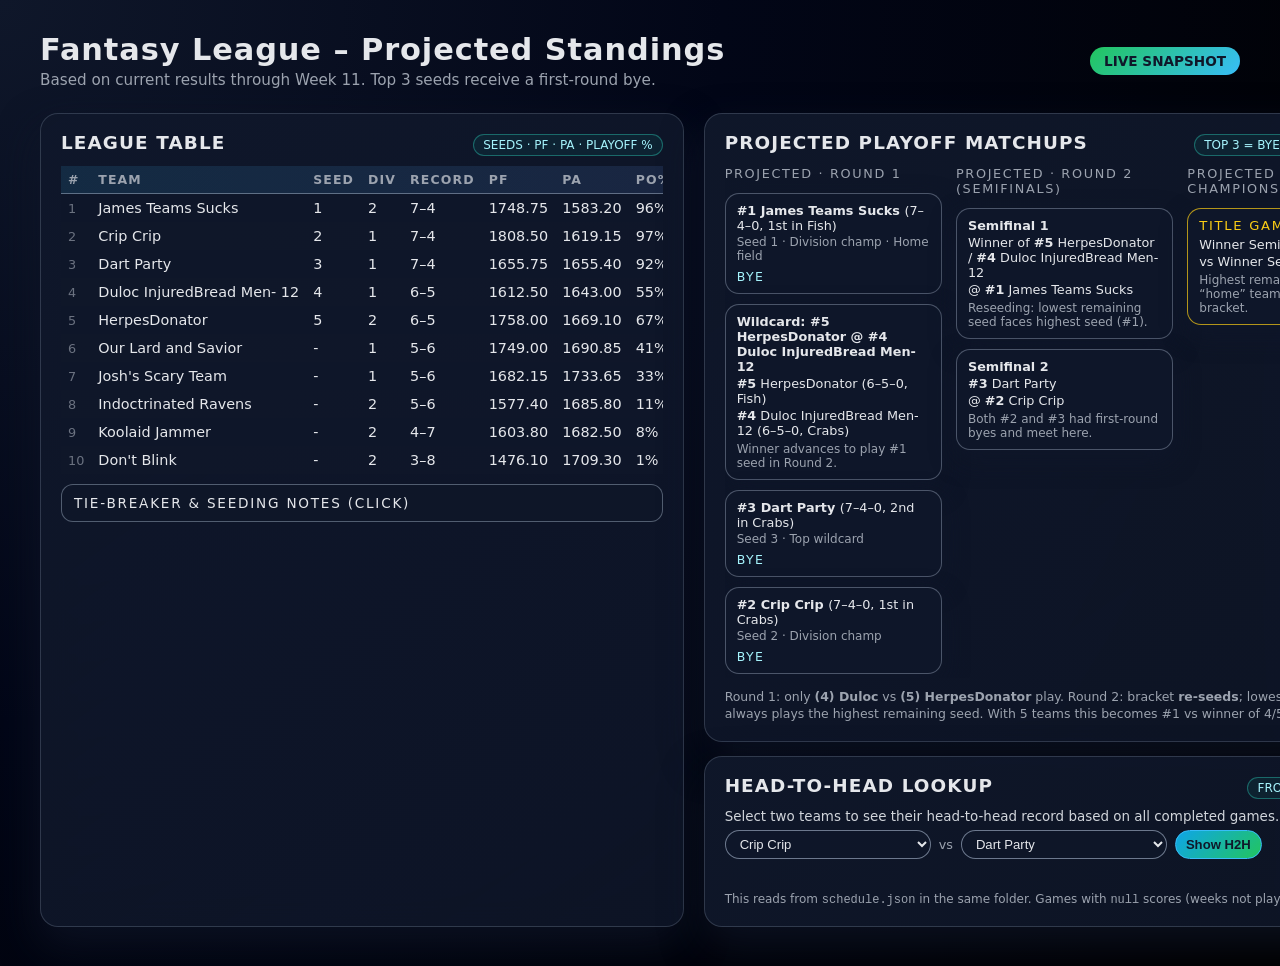
==== docs/index.html @ 0c2418c6 "Update index.html" ====
<!DOCTYPE html>
<html lang="en">
<head>
    <meta charset="UTF-8">
    <title>Fantasy League – Projected Standings & Playoffs</title>
    <meta name="viewport" content="width=device-width, initial-scale=1.0">
    <style>
        * { box-sizing: border-box; margin: 0; padding: 0; }

        body {
            font-family: system-ui, -apple-system, BlinkMacSystemFont, "Segoe UI", sans-serif;
            background: radial-gradient(circle at top left, #0f172a 0, #020617 45%, #000 100%);
            color: #e5e7eb;
            min-height: 100vh;
            display: flex;
            justify-content: center;
            padding: 32px 16px 40px;
        }

        .page { width: 100%; max-width: 1200px; }

        header {
            margin-bottom: 24px;
            display: flex;
            justify-content: space-between;
            gap: 16px;
            align-items: center;
        }

        header h1 { font-size: 1.9rem; letter-spacing: 0.03em; }

        header .subtitle { font-size: 0.95rem; color: #9ca3af; margin-top: 4px; }

        .badge {
            font-size: 0.85rem;
            padding: 6px 14px;
            border-radius: 999px;
            background: linear-gradient(135deg, #22c55e, #38bdf8);
            color: #0f172a;
            font-weight: 600;
            text-transform: uppercase;
            white-space: nowrap;
        }

        .grid {
            display: grid;
            grid-template-columns: minmax(0, 1.2fr) minmax(0, 1fr);
            gap: 20px;
        }

        .card {
            background: linear-gradient(145deg, rgba(15,23,42,0.98), rgba(15,23,42,0.85));
            border-radius: 18px;
            border: 1px solid rgba(148,163,184,0.25);
            box-shadow: 0 18px 40px rgba(15,23,42,0.7);
            padding: 18px 20px 18px;
            backdrop-filter: blur(14px);
        }

        .card-header {
            display: flex;
            justify-content: space-between;
            align-items: baseline;
            margin-bottom: 10px;
        }

        .card-header h2 { font-size: 1.15rem; letter-spacing: 0.06em; text-transform: uppercase; }

        .pill {
            font-size: 0.75rem;
            padding: 3px 9px;
            border-radius: 999px;
            background: rgba(15,118,110,0.15);
            border: 1px solid rgba(45,212,191,0.4);
            color: #a5f3fc;
            text-transform: uppercase;
        }

        .table-wrapper {
            width: 100%;
            overflow-x: auto;
            -webkit-overflow-scrolling: touch;
            margin-top: 4px;
        }

        table { width: 100%; border-collapse: collapse; font-size: 0.9rem; }

        thead { background: linear-gradient(to right, rgba(56,189,248,0.12), rgba(129,140,248,0.12)); }

        th, td { padding: 6px 7px; text-align: left; white-space: nowrap; }

        th {
            font-size: 0.78rem;
            text-transform: uppercase;
            letter-spacing: 0.09em;
            color: #9ca3af;
            border-bottom: 1px solid rgba(148,163,184,0.35);
        }

        tbody tr:nth-child(odd) { background: rgba(15,23,42,0.9); }
        tbody tr:nth-child(even) { background: rgba(15,23,42,0.75); }
        tbody tr td:first-child { color: #6b7280; font-size: 0.8rem; }

        .team-name { font-weight: 500; color: #e5e7eb; }

        .tag {
            font-size: 0.78rem;
            padding: 2px 7px;
            border-radius: 999px;
            border: 1px solid rgba(148,163,184,0.4);
        }

        .tag.div { border-color: rgba(56,189,248,0.6); color: #7dd3fc; }
        .tag.wild { border-color: rgba(52,211,153,0.7); color: #6ee7b7; }
        .tag.out { border-color: rgba(148,163,184,0.5); color: #9ca3af; }

        .side-stack { display: grid; grid-template-rows: auto auto; gap: 14px; }

        .tiebreak-list { font-size: 0.8rem; color: #d1d5db; margin-left: 14px; margin-top: 6px; line-height: 1.45; }
        .tiebreak-list li { margin-bottom: 4px; }

        details.tiebreaker-details {
            margin-top: 10px;
            padding: 10px 12px;
            border-radius: 12px;
            background: rgba(15,23,42,0.8);
            border: 1px solid rgba(148,163,184,0.5);
        }

        details.tiebreaker-details summary {
            cursor: pointer;
            list-style: none;
            font-size: 0.85rem;
            text-transform: uppercase;
            letter-spacing: 0.13em;
            color: #e5e7eb;
        }

        details.tiebreaker-details summary::marker { display: none; }
        details.tiebreaker-details summary::-webkit-details-marker { display: none; }

        .note { font-size: 0.78rem; color: #9ca3af; margin-top: 10px; line-height: 1.4; }

        .h2h-controls {
            display: flex;
            flex-wrap: wrap;
            gap: 8px;
            margin: 6px 0 8px;
        }

        select, button {
            border-radius: 999px;
            border: 1px solid rgba(148,163,184,0.7);
            background: rgba(15,23,42,0.9);
            color: #e5e7eb;
            font-size: 0.82rem;
            padding: 5px 10px;
        }

        button {
            cursor: pointer;
            border-color: #38bdf8;
            background: linear-gradient(135deg, #0ea5e9, #22c55e);
            color: #0f172a;
            font-weight: 600;
        }

        button:hover { filter: brightness(1.05); }

        #h2h-result { font-size: 0.82rem; color: #e5e7eb; min-height: 18px; margin-top: 4px; }

        #h2h-note { font-size: 0.75rem; color: #9ca3af; margin-top: 6px; line-height: 1.35; }

        /* BRACKET LAYOUT (ESPN-STYLE CARDS) */
        .bracket-scroll {
            overflow-x: auto;
            -webkit-overflow-scrolling: touch;
            padding-bottom: 4px;
        }

        .bracket-grid {
            display: grid;
            grid-template-columns: repeat(3, minmax(0, 1fr));
            gap: 14px;
            min-width: 680px;
        }

        .bracket-column {
            display: flex;
            flex-direction: column;
            gap: 10px;
        }

        .round-header {
            font-size: 0.8rem;
            text-transform: uppercase;
            letter-spacing: 0.13em;
            color: #9ca3af;
            margin-bottom: 2px;
        }

        .match-card {
            background: rgba(15,23,42,0.95);
            border-radius: 14px;
            border: 1px solid rgba(148,163,184,0.45);
            padding: 9px 11px;
            box-shadow: 0 10px 24px rgba(15,23,42,0.8);
        }

        .match-seed-line {
            font-size: 0.8rem;
            font-weight: 600;
            margin-bottom: 2px;
        }

        .match-meta {
            font-size: 0.75rem;
            color: #9ca3af;
        }

        .match-bye {
            font-size: 0.78rem;
            text-transform: uppercase;
            margin-top: 6px;
            color: #a5f3fc;
            letter-spacing: 0.12em;
        }

        .match-vs-team {
            font-size: 0.8rem;
            margin-top: 2px;
        }

        .match-vs-team span.seed {
            font-weight: 600;
        }

        .champ-card {
            border-color: rgba(250,204,21,0.7);
        }

        .champ-title {
            font-size: 0.82rem;
            text-transform: uppercase;
            letter-spacing: 0.13em;
            color: #facc15;
            margin-bottom: 4px;
        }

        @media (max-width: 900px) {
            .grid { grid-template-columns: 1fr; }
            header {
                flex-direction: column;
                align-items: flex-start;
                gap: 6px;
            }
        }

        @media (max-width: 600px) {
            body {
                padding: 20px 8px 24px;
            }

            header h1 {
                font-size: 1.4rem;
            }

            header .subtitle {
                font-size: 0.85rem;
            }

            .card {
                padding: 14px 12px 14px;
            }

            th, td {
                padding: 5px 5px;
                font-size: 0.8rem;
            }

            .h2h-controls {
                flex-direction: column;
                align-items: stretch;
            }

            .h2h-controls select,
            .h2h-controls button {
                width: 100%;
            }

            .badge {
                font-size: 0.75rem;
                padding: 5px 10px;
            }
        }
    </style>
</head>
<body>
<div class="page">
    <header>
        <div>
            <h1>Fantasy League – Projected Standings</h1>
            <div class="subtitle">
                Based on current results through Week 11. Top 3 seeds receive a first-round bye.
            </div>
        </div>
        <span class="badge">Live Snapshot</span>
    </header>

    <div class="grid">
        <!-- LEFT: STANDINGS -->
        <div class="card">
            <div class="card-header">
                <h2>League Table</h2>
                <span class="pill">Seeds · PF · PA · Playoff %</span>
            </div>

            <div class="table-wrapper">
                <table>
                    <thead>
                    <tr>
                        <th>#</th>
                        <th>Team</th>
                        <th>Seed</th>
                        <th>Div</th>
                        <th>Record</th>
                        <th>PF</th>
                        <th>PA</th>
                        <th>PO%</th>
                        <th>Status</th>
                    </tr>
                    </thead>
                    <tbody id="standings-body"></tbody>
                </table>
            </div>

            <!-- COLLAPSIBLE TIE-BREAKER SUMMARY -->
            <details class="tiebreaker-details">
                <summary> Tie-breaker & Seeding Notes (click) </summary>
                <ul class="tiebreak-list">
                    <li><strong>Division winners</strong> auto-lock top 2 seeds:
                        <em>James Teams Sucks</em> (Fish division) and <em>Crip Crip</em> (Crabs division),
                        both at 7–4. James holds the #1 seed via tiebreak (head-to-head + current ESPN ordering).
                    </li>
                    <li><strong>Dart Party</strong> (7–4) is the best non-division-winner and takes
                        the #3 seed. Under your rule, seeds <strong>#1–#3 all get a first-round bye</strong>.
                    </li>
                    <li><strong>Duloc InjuredBread Men- 12</strong> and <strong>HerpesDonator</strong> (both 6–5)
                        fill seeds #4 and #5. Duloc is ahead of Herpes because the ESPN standings already have Duloc higher
                        inside that tied record group (your league’s head-to-head/secondary tiebreakers).
                    </li>
                    <li><strong>Our Lard and Savior</strong>, <strong>Josh's Scary Team</strong>, and
                        <strong>Indoctrinated Ravens</strong> are all 5–6. They’re still mathematically alive,
                        but currently outside the 5-team playoff cut and chasing the 6–5/7–4 group.</li>
                    <li><strong>Koolaid Jammer</strong> (4–7) and <strong>Don't Blink</strong> (3–8) need
                        near-perfect finishes plus help. Their playoff odds are very low but not literally zero yet.</li>
                </ul>
                <p class="note">
                    Playoff % values are a rough projection based on current record, remaining schedule, and the ESPN
                    probabilities you see on the site: strong locks in the 90s, bubble teams in the 30–60 range, and
                    longshots under 10%.
                </p>
            </details>
        </div>

        <!-- RIGHT: BRACKET + H2H -->
        <div class="side-stack">
            <!-- BRACKET CARD -->
            <div class="card">
                <div class="card-header">
                    <h2>Projected Playoff Matchups</h2>
                    <span class="pill">Top 3 = Bye · 5-Team Bracket</span>
                </div>

                <div class="bracket-scroll">
                    <div class="bracket-grid">
                        <!-- ROUND 1 -->
                        <div class="bracket-column">
                            <div class="round-header">Projected · Round 1</div>

                            <!-- #1 BYE -->
                            <div class="match-card">
                                <div class="match-seed-line">
                                    #1 James Teams Sucks <span style="font-weight:400;">(7–4–0, 1st in Fish)</span>
                                </div>
                                <div class="match-meta">Seed 1 · Division champ · Home field</div>
                                <div class="match-bye">BYE</div>
                            </div>

                            <!-- 5 vs 4 -->
                            <div class="match-card">
                                <div class="match-seed-line">
                                    Wildcard: #5 HerpesDonator @ #4 Duloc InjuredBread Men- 12
                                </div>
                                <div class="match-vs-team">
                                    <span class="seed">#5</span> HerpesDonator (6–5–0, Fish)
                                </div>
                                <div class="match-vs-team">
                                    <span class="seed">#4</span> Duloc InjuredBread Men- 12 (6–5–0, Crabs)
                                </div>
                                <div class="match-meta" style="margin-top:4px;">
                                    Winner advances to play #1 seed in Round 2.
                                </div>
                            </div>

                            <!-- #3 BYE -->
                            <div class="match-card">
                                <div class="match-seed-line">
                                    #3 Dart Party <span style="font-weight:400;">(7–4–0, 2nd in Crabs)</span>
                                </div>
                                <div class="match-meta">Seed 3 · Top wildcard</div>
                                <div class="match-bye">BYE</div>
                            </div>

                            <!-- #2 BYE -->
                            <div class="match-card">
                                <div class="match-seed-line">
                                    #2 Crip Crip <span style="font-weight:400;">(7–4–0, 1st in Crabs)</span>
                                </div>
                                <div class="match-meta">Seed 2 · Division champ</div>
                                <div class="match-bye">BYE</div>
                            </div>
                        </div>

                        <!-- ROUND 2 (SEMIS) -->
                        <div class="bracket-column">
                            <div class="round-header">Projected · Round 2 (Semifinals)</div>

                            <!-- Semi 1 -->
                            <div class="match-card">
                                <div class="match-seed-line">Semifinal 1</div>
                                <div class="match-vs-team">
                                    Winner of <span class="seed">#5</span> HerpesDonator /
                                    <span class="seed">#4</span> Duloc InjuredBread Men- 12
                                </div>
                                <div class="match-vs-team">
                                    @ <span class="seed">#1</span> James Teams Sucks
                                </div>
                                <div class="match-meta" style="margin-top:4px;">
                                    Reseeding: lowest remaining seed faces highest seed (#1).
                                </div>
                            </div>

                            <!-- Semi 2 -->
                            <div class="match-card">
                                <div class="match-seed-line">Semifinal 2</div>
                                <div class="match-vs-team">
                                    <span class="seed">#3</span> Dart Party
                                </div>
                                <div class="match-vs-team">
                                    @ <span class="seed">#2</span> Crip Crip
                                </div>
                                <div class="match-meta" style="margin-top:4px;">
                                    Both #2 and #3 had first-round byes and meet here.
                                </div>
                            </div>
                        </div>

                        <!-- CHAMPIONSHIP -->
                        <div class="bracket-column">
                            <div class="round-header">Projected · Championship</div>
                            <div class="match-card champ-card">
                                <div class="champ-title">Title Game</div>
                                <div class="match-vs-team">
                                    Winner Semifinal 1
                                </div>
                                <div class="match-vs-team">
                                    vs Winner Semifinal 2
                                </div>
                                <div class="match-meta" style="margin-top:4px;">
                                    Highest remaining seed is the “home” team in your ESPN bracket.
                                </div>
                            </div>
                        </div>
                    </div>
                </div>

                <p class="note">
                    Round 1: only <strong>(4) Duloc</strong> vs <strong>(5) HerpesDonator</strong> play.  
                    Round 2: bracket <strong>re-seeds</strong>; lowest remaining seed always plays the highest
                    remaining seed. With 5 teams this becomes #1 vs winner of 4/5, and #2 vs #3.
                </p>
            </div>

            <!-- H2H CARD -->
            <div class="card">
                <div class="card-header">
                    <h2>Head-to-Head Lookup</h2>
                    <span class="pill">From schedule.json</span>
                </div>
                <p style="font-size:0.84rem;color:#d1d5db;margin-bottom:4px;">
                    Select two teams to see their head-to-head record based on all completed games.
                </p>
                <div class="h2h-controls">
                    <select id="teamA"></select>
                    <span style="align-self:center;font-size:0.8rem;color:#9ca3af;">vs</span>
                    <select id="teamB"></select>
                    <button type="button" onclick="showHeadToHead()">Show H2H</button>
                </div>
                <div id="h2h-result"></div>
                <div id="h2h-note">
                    This reads from <code>schedule.json</code> in the same folder. Games with <code>null</code>
                    scores (weeks not played yet) are ignored.
                </div>
            </div>
        </div>
    </div>
</div>

<script>
    // PROJECTED STANDINGS AFTER WEEK 11
    // Divisions: Crabs = 1, Fish = 2
    const teams = [
        {
            rank: 1,
            seed: 1,
            name: "James Teams Sucks",
            division: 2,
            record: "7–4",
            pf: 1748.75,
            pa: 1583.20,
            playoffChance: 96,
            status: "Fish Champ · #1 Seed · First-Round Bye",
            tagType: "div"
        },
        {
            rank: 2,
            seed: 2,
            name: "Crip Crip",
            division: 1,
            record: "7–4",
            pf: 1808.50,
            pa: 1619.15,
            playoffChance: 97,
            status: "Crabs Champ · #2 Seed · First-Round Bye",
            tagType: "div"
        },
        {
            rank: 3,
            seed: 3,
            name: "Dart Party",
            division: 1,
            record: "7–4",
            pf: 1655.75,
            pa: 1655.40,
            playoffChance: 92,
            status: "#3 Seed · First-Round Bye",
            tagType: "wild"
        },
        {
            rank: 4,
            seed: 4,
            name: "Duloc InjuredBread Men- 12",
            division: 1,
            record: "6–5",
            pf: 1612.50,
            pa: 1643.00,
            playoffChance: 55,
            status: "#4 Seed · Wildcard Game",
            tagType: "wild"
        },
        {
            rank: 5,
            seed: 5,
            name: "HerpesDonator",
            division: 2,
            record: "6–5",
            pf: 1758.00,
            pa: 1669.10,
            playoffChance: 67,
            status: "#5 Seed · Wildcard Game",
            tagType: "wild"
        },
        {
            rank: 6,
            seed: "-",
            name: "Our Lard and Savior",
            division: 1,
            record: "5–6",
            pf: 1749.00,
            pa: 1690.85,
            playoffChance: 41,
            status: "Bubble – Needs wins + help",
            tagType: "out"
        },
        {
            rank: 7,
            seed: "-",
            name: "Josh's Scary Team",
            division: 1,
            record: "5–6",
            pf: 1682.15,
            pa: 1733.65,
            playoffChance: 33,
            status: "Bubble – Needs wins + help",
            tagType: "out"
        },
        {
            rank: 8,
            seed: "-",
            name: "Indoctrinated Ravens",
            division: 2,
            record: "5–6",
            pf: 1577.40,
            pa: 1685.80,
            playoffChance: 11,
            status: "Outside looking in",
            tagType: "out"
        },
        {
            rank: 9,
            seed: "-",
            name: "Koolaid Jammer",
            division: 2,
            record: "4–7",
            pf: 1603.80,
            pa: 1682.50,
            playoffChance: 8,
            status: "Longshot",
            tagType: "out"
        },
        {
            rank: 10,
            seed: "-",
            name: "Don't Blink",
            division: 2,
            record: "3–8",
            pf: 1476.10,
            pa: 1709.30,
            playoffChance: 1,
            status: "Needs miracle run",
            tagType: "out"
        }
    ];

    let scheduleData = [];

    async function loadSchedule() {
        try {
            const res = await fetch('schedule.json');
            if (!res.ok) throw new Error('HTTP ' + res.status);
            scheduleData = await res.json();
        } catch (err) {
            console.error('Error loading schedule.json:', err);
            const el = document.getElementById('h2h-result');
            if (el) {
                el.textContent = 'Could not load schedule.json – check that it exists next to this HTML file.';
            }
        }
    }

    function renderStandings() {
        const tbody = document.getElementById("standings-body");
        tbody.innerHTML = "";
        teams.forEach(team => {
            const tr = document.createElement("tr");

            const cells = [
                team.rank,
                team.name,
                team.seed,
                team.division,
                team.record,
                team.pf.toFixed(2),
                team.pa.toFixed(2),
                team.playoffChance + "%"
            ];

            cells.forEach((val, idx) => {
                const td = document.createElement("td");
                td.textContent = val;
                if (idx === 1) td.className = "team-name";
                tr.appendChild(td);
            });

            const statusTd = document.createElement("td");
            const span = document.createElement("span");
            span.className = "tag " + team.tagType;
            span.textContent = team.status;
            statusTd.appendChild(span);
            tr.appendChild(statusTd);

            tbody.appendChild(tr);
        });
    }

    function populateDropdowns() {
        const selectA = document.getElementById("teamA");
        const selectB = document.getElementById("teamB");
        teams.forEach(t => {
            const optA = document.createElement("option");
            optA.value = t.name;
            optA.textContent = t.name;
            selectA.appendChild(optA);

            const optB = document.createElement("option");
            optB.value = t.name;
            optB.textContent = t.name;
            selectB.appendChild(optB);
        });

        if (teams.length >= 2) {
            selectA.value = "Crip Crip";
            selectB.value = "Dart Party";
        }
    }

    function showHeadToHead() {
        const teamA = document.getElementById("teamA").value;
        const teamB = document.getElementById("teamB").value;
        const resultDiv = document.getElementById("h2h-result");

        if (!scheduleData || scheduleData.length === 0) {
            resultDiv.textContent = "Schedule data not loaded yet. Make sure schedule.json exists and reload.";
            return;
        }

        if (teamA === teamB) {
            resultDiv.textContent = "Pick two different teams to see a matchup.";
            return;
        }

        const games = scheduleData.filter(g => {
            const involves =
                (g.home === teamA && g.away === teamB) ||
                (g.home === teamB && g.away === teamA);
            const finished = g.homeScore !== null && g.awayScore !== null;
            return involves && finished;
        });

        if (games.length === 0) {
            resultDiv.textContent = `${teamA} and ${teamB} have no completed games in schedule.json.`;
            return;
        }

        let aWins = 0, aLosses = 0, aTies = 0;
        const breakdown = [];

        games.forEach(g => {
            const aIsHome = g.home === teamA;
            const aScore = aIsHome ? g.homeScore : g.awayScore;
            const bScore = aIsHome ? g.awayScore : g.homeScore;

            let outcome;
            if (aScore > bScore) {
                aWins++;
                outcome = `${teamA} W`;
            } else if (aScore < bScore) {
                aLosses++;
                outcome = `${teamA} L`;
            } else {
                aTies++;
                outcome = "T";
            }

            breakdown.push(
                `Week ${g.week}: ${g.away} ${g.awayScore.toFixed(2)} @ ${g.home} ${g.homeScore.toFixed(2)} – ${outcome}`
            );
        });

        const recordStr = `${teamA} vs ${teamB}: ${aWins}-${aLosses}` + (aTies ? `-${aTies}` : "");
        resultDiv.innerHTML = recordStr + "<br>" + breakdown.join("<br>");
    }

    document.addEventListener('DOMContentLoaded', () => {
        renderStandings();
        populateDropdowns();
        loadSchedule();
    });
</script>
</body>
</html>
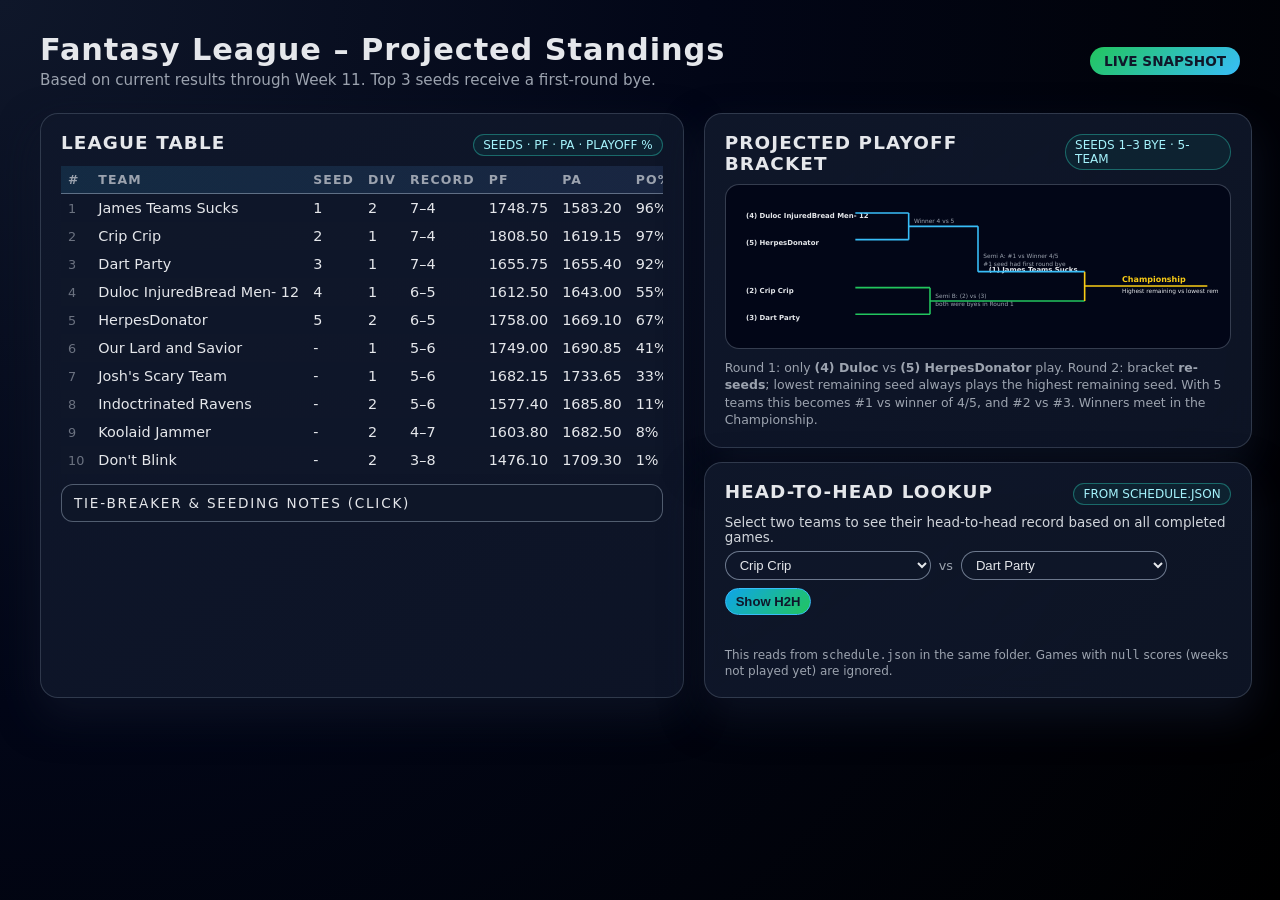
==== commit e354b951: "Update index.html" ====
--- a/docs/index.html
+++ b/docs/index.html
@@ -171,80 +171,59 @@
 
         #h2h-note { font-size: 0.75rem; color: #9ca3af; margin-top: 6px; line-height: 1.35; }
 
-        /* BRACKET LAYOUT (ESPN-STYLE CARDS) */
-        .bracket-scroll {
+        /* BRACKET SVG STYLE */
+        .bracket-svg-wrapper {
+            margin-top: 10px;
+            border-radius: 14px;
+            border: 1px solid rgba(148,163,184,0.35);
+            background: #020617;
+            padding: 12px;
             overflow-x: auto;
             -webkit-overflow-scrolling: touch;
-            padding-bottom: 4px;
-        }
-
-        .bracket-grid {
-            display: grid;
-            grid-template-columns: repeat(3, minmax(0, 1fr));
-            gap: 14px;
-            min-width: 680px;
-        }
-
-        .bracket-column {
-            display: flex;
-            flex-direction: column;
-            gap: 10px;
-        }
-
-        .round-header {
-            font-size: 0.8rem;
-            text-transform: uppercase;
-            letter-spacing: 0.13em;
-            color: #9ca3af;
-            margin-bottom: 2px;
-        }
-
-        .match-card {
-            background: rgba(15,23,42,0.95);
-            border-radius: 14px;
-            border: 1px solid rgba(148,163,184,0.45);
-            padding: 9px 11px;
-            box-shadow: 0 10px 24px rgba(15,23,42,0.8);
-        }
-
-        .match-seed-line {
-            font-size: 0.8rem;
+        }
+
+        .bracket-svg {
+            width: 100%;
+            height: auto;
+            min-width: 480px;
+            display: block;
+        }
+
+        .svg-team {
+            fill: #e5e7eb;
+            font-size: 13px;
             font-weight: 600;
-            margin-bottom: 2px;
-        }
-
-        .match-meta {
-            font-size: 0.75rem;
-            color: #9ca3af;
-        }
-
-        .match-bye {
-            font-size: 0.78rem;
-            text-transform: uppercase;
-            margin-top: 6px;
-            color: #a5f3fc;
-            letter-spacing: 0.12em;
-        }
-
-        .match-vs-team {
-            font-size: 0.8rem;
-            margin-top: 2px;
-        }
-
-        .match-vs-team span.seed {
-            font-weight: 600;
-        }
-
-        .champ-card {
-            border-color: rgba(250,204,21,0.7);
-        }
-
-        .champ-title {
-            font-size: 0.82rem;
-            text-transform: uppercase;
-            letter-spacing: 0.13em;
-            color: #facc15;
-            margin-bottom: 4px;
+        }
+
+        .svg-line {
+            stroke: #38bdf8;
+            stroke-width: 3;
+        }
+
+        .semi-line {
+            stroke: #22c55e;
+            stroke-width: 3;
+        }
+
+        .champ-line {
+            stroke: #facc15;
+            stroke-width: 3;
+        }
+
+        .svg-label {
+            fill: #9ca3af;
+            font-size: 11px;
+        }
+
+        .champ-text {
+            fill: #facc15;
+            font-size: 15px;
+            font-weight: 700;
+        }
+
+        .champ-subtext {
+            fill: #e5e7eb;
+            font-size: 11px;
         }
 
         @media (max-width: 900px) {
@@ -368,117 +347,60 @@
             <!-- BRACKET CARD -->
             <div class="card">
                 <div class="card-header">
-                    <h2>Projected Playoff Matchups</h2>
-                    <span class="pill">Top 3 = Bye · 5-Team Bracket</span>
+                    <h2>Projected Playoff Bracket</h2>
+                    <span class="pill">Seeds 1–3 Bye · 5-Team</span>
                 </div>
 
-                <div class="bracket-scroll">
-                    <div class="bracket-grid">
-                        <!-- ROUND 1 -->
-                        <div class="bracket-column">
-                            <div class="round-header">Projected · Round 1</div>
-
-                            <!-- #1 BYE -->
-                            <div class="match-card">
-                                <div class="match-seed-line">
-                                    #1 James Teams Sucks <span style="font-weight:400;">(7–4–0, 1st in Fish)</span>
-                                </div>
-                                <div class="match-meta">Seed 1 · Division champ · Home field</div>
-                                <div class="match-bye">BYE</div>
-                            </div>
-
-                            <!-- 5 vs 4 -->
-                            <div class="match-card">
-                                <div class="match-seed-line">
-                                    Wildcard: #5 HerpesDonator @ #4 Duloc InjuredBread Men- 12
-                                </div>
-                                <div class="match-vs-team">
-                                    <span class="seed">#5</span> HerpesDonator (6–5–0, Fish)
-                                </div>
-                                <div class="match-vs-team">
-                                    <span class="seed">#4</span> Duloc InjuredBread Men- 12 (6–5–0, Crabs)
-                                </div>
-                                <div class="match-meta" style="margin-top:4px;">
-                                    Winner advances to play #1 seed in Round 2.
-                                </div>
-                            </div>
-
-                            <!-- #3 BYE -->
-                            <div class="match-card">
-                                <div class="match-seed-line">
-                                    #3 Dart Party <span style="font-weight:400;">(7–4–0, 2nd in Crabs)</span>
-                                </div>
-                                <div class="match-meta">Seed 3 · Top wildcard</div>
-                                <div class="match-bye">BYE</div>
-                            </div>
-
-                            <!-- #2 BYE -->
-                            <div class="match-card">
-                                <div class="match-seed-line">
-                                    #2 Crip Crip <span style="font-weight:400;">(7–4–0, 1st in Crabs)</span>
-                                </div>
-                                <div class="match-meta">Seed 2 · Division champ</div>
-                                <div class="match-bye">BYE</div>
-                            </div>
-                        </div>
-
-                        <!-- ROUND 2 (SEMIS) -->
-                        <div class="bracket-column">
-                            <div class="round-header">Projected · Round 2 (Semifinals)</div>
-
-                            <!-- Semi 1 -->
-                            <div class="match-card">
-                                <div class="match-seed-line">Semifinal 1</div>
-                                <div class="match-vs-team">
-                                    Winner of <span class="seed">#5</span> HerpesDonator /
-                                    <span class="seed">#4</span> Duloc InjuredBread Men- 12
-                                </div>
-                                <div class="match-vs-team">
-                                    @ <span class="seed">#1</span> James Teams Sucks
-                                </div>
-                                <div class="match-meta" style="margin-top:4px;">
-                                    Reseeding: lowest remaining seed faces highest seed (#1).
-                                </div>
-                            </div>
-
-                            <!-- Semi 2 -->
-                            <div class="match-card">
-                                <div class="match-seed-line">Semifinal 2</div>
-                                <div class="match-vs-team">
-                                    <span class="seed">#3</span> Dart Party
-                                </div>
-                                <div class="match-vs-team">
-                                    @ <span class="seed">#2</span> Crip Crip
-                                </div>
-                                <div class="match-meta" style="margin-top:4px;">
-                                    Both #2 and #3 had first-round byes and meet here.
-                                </div>
-                            </div>
-                        </div>
+                <div class="bracket-svg-wrapper">
+                    <svg viewBox="0 0 900 260" class="bracket-svg">
+                        <!-- ROUND 1: (4) vs (5) -->
+                        <text x="15" y="40" class="svg-team">(4) Duloc InjuredBread Men- 12</text>
+                        <text x="15" y="90" class="svg-team">(5) HerpesDonator</text>
+
+                        <line x1="220" y1="30" x2="320" y2="30" class="svg-line"/>
+                        <line x1="220" y1="80" x2="320" y2="80" class="svg-line"/>
+                        <line x1="320" y1="30" x2="320" y2="80" class="svg-line"/>
+                        <line x1="320" y1="55" x2="450" y2="55" class="svg-line"/>
+
+                        <text x="330" y="48" class="svg-label">Winner 4 vs 5</text>
+
+                        <!-- SEMI A: #1 vs Winner 4/5 -->
+                        <text x="470" y="140" class="svg-team">(1) James Teams Sucks</text>
+
+                        <line x1="450" y1="55"  x2="450" y2="140" class="svg-line"/>
+                        <line x1="450" y1="140" x2="650" y2="140" class="svg-line"/>
+
+                        <text x="460" y="115" class="svg-label">Semi A: #1 vs Winner 4/5</text>
+                        <text x="460" y="129" class="svg-label">#1 seed had first round bye</text>
+
+                        <!-- SEMI B: #2 vs #3 -->
+                        <text x="15" y="180" class="svg-team">(2) Crip Crip</text>
+                        <text x="15" y="230" class="svg-team">(3) Dart Party</text>
+
+                        <line x1="220" y1="170" x2="360" y2="170" class="semi-line"/>
+                        <line x1="220" y1="220" x2="360" y2="220" class="semi-line"/>
+                        <line x1="360" y1="170" x2="360" y2="220" class="semi-line"/>
+                        <line x1="360" y1="195" x2="650" y2="195" class="semi-line"/>
+
+                        <text x="370" y="190" class="svg-label">Semi B: (2) vs (3)</text>
+                        <text x="370" y="204" class="svg-label">both were byes in Round 1</text>
 
                         <!-- CHAMPIONSHIP -->
-                        <div class="bracket-column">
-                            <div class="round-header">Projected · Championship</div>
-                            <div class="match-card champ-card">
-                                <div class="champ-title">Title Game</div>
-                                <div class="match-vs-team">
-                                    Winner Semifinal 1
-                                </div>
-                                <div class="match-vs-team">
-                                    vs Winner Semifinal 2
-                                </div>
-                                <div class="match-meta" style="margin-top:4px;">
-                                    Highest remaining seed is the “home” team in your ESPN bracket.
-                                </div>
-                            </div>
-                        </div>
-                    </div>
+                        <line x1="650" y1="140" x2="650" y2="195" class="champ-line"/>
+                        <line x1="650" y1="167" x2="880" y2="167" class="champ-line"/>
+
+                        <text x="720" y="160" class="champ-text">Championship</text>
+                        <text x="720" y="180" class="champ-subtext">
+                            Highest remaining vs lowest remaining seed
+                        </text>
+                    </svg>
                 </div>
 
                 <p class="note">
                     Round 1: only <strong>(4) Duloc</strong> vs <strong>(5) HerpesDonator</strong> play.  
                     Round 2: bracket <strong>re-seeds</strong>; lowest remaining seed always plays the highest
-                    remaining seed. With 5 teams this becomes #1 vs winner of 4/5, and #2 vs #3.
+                    remaining seed. With 5 teams this becomes #1 vs winner of 4/5, and #2 vs #3. Winners meet
+                    in the Championship.
                 </p>
             </div>
 
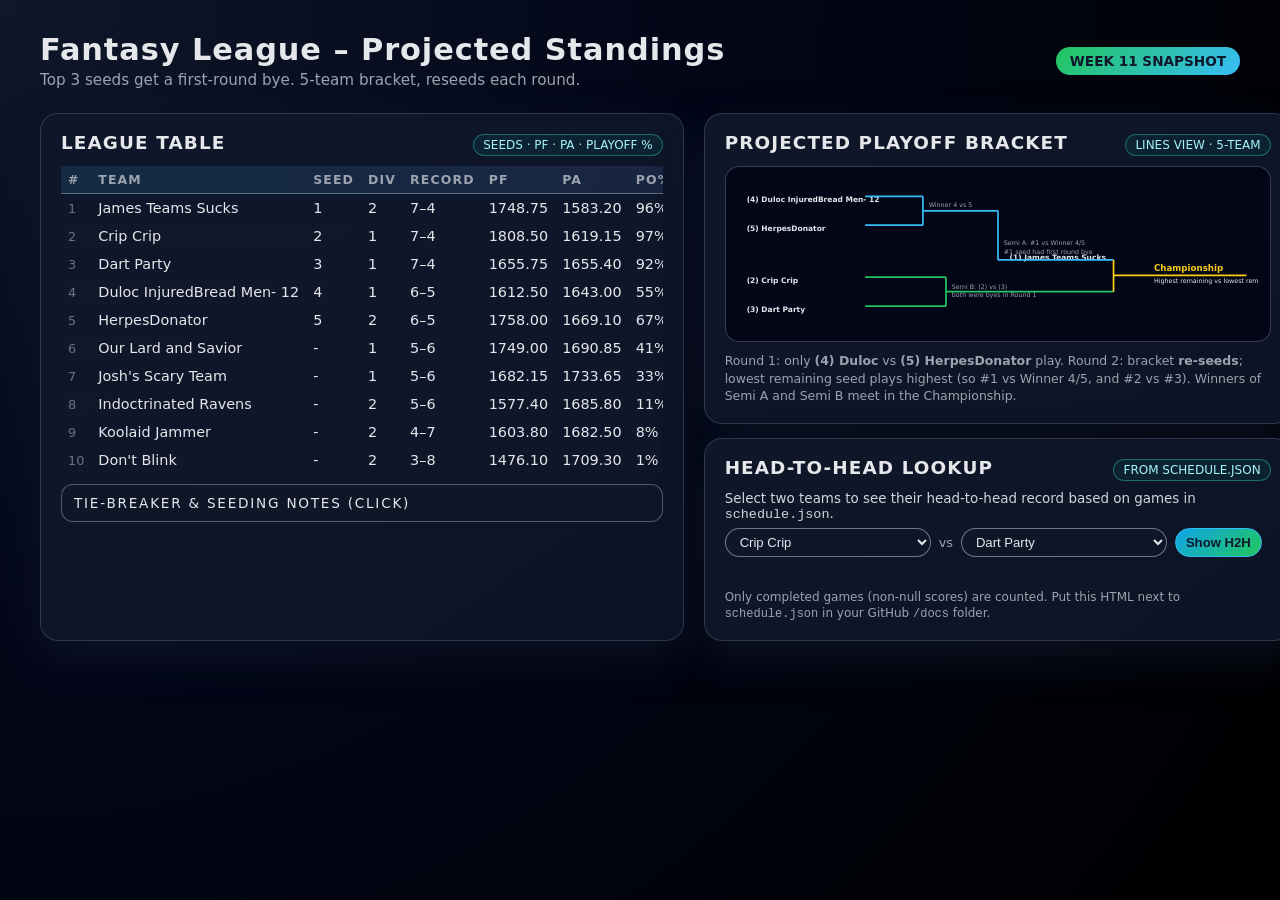
==== commit 6657bbd4: "Update index.html" ====
--- a/docs/index.html
+++ b/docs/index.html
@@ -2,7 +2,7 @@
 <html lang="en">
 <head>
     <meta charset="UTF-8">
-    <title>Fantasy League – Projected Standings & Playoffs</title>
+    <title>Fantasy League – Standings & Playoff Bracket</title>
     <meta name="viewport" content="width=device-width, initial-scale=1.0">
     <style>
         * { box-sizing: border-box; margin: 0; padding: 0; }
@@ -28,7 +28,6 @@
         }
 
         header h1 { font-size: 1.9rem; letter-spacing: 0.03em; }
-
         header .subtitle { font-size: 0.95rem; color: #9ca3af; margin-top: 4px; }
 
         .badge {
@@ -109,7 +108,6 @@
             border-radius: 999px;
             border: 1px solid rgba(148,163,184,0.4);
         }
-
         .tag.div { border-color: rgba(56,189,248,0.6); color: #7dd3fc; }
         .tag.wild { border-color: rgba(52,211,153,0.7); color: #6ee7b7; }
         .tag.out { border-color: rgba(148,163,184,0.5); color: #9ca3af; }
@@ -136,7 +134,7 @@
             color: #e5e7eb;
         }
 
-        details.tiebreaker-details summary::marker { display: none; }
+        details.tiebreaker-details summary::marker,
         details.tiebreaker-details summary::-webkit-details-marker { display: none; }
 
         .note { font-size: 0.78rem; color: #9ca3af; margin-top: 10px; line-height: 1.4; }
@@ -168,10 +166,9 @@
         button:hover { filter: brightness(1.05); }
 
         #h2h-result { font-size: 0.82rem; color: #e5e7eb; min-height: 18px; margin-top: 4px; }
-
         #h2h-note { font-size: 0.75rem; color: #9ca3af; margin-top: 6px; line-height: 1.35; }
 
-        /* BRACKET SVG STYLE */
+        /* PURE LINES BRACKET (SVG) */
         .bracket-svg-wrapper {
             margin-top: 10px;
             border-radius: 14px;
@@ -185,7 +182,7 @@
         .bracket-svg {
             width: 100%;
             height: auto;
-            min-width: 480px;
+            min-width: 520px;
             display: block;
         }
 
@@ -228,49 +225,19 @@
 
         @media (max-width: 900px) {
             .grid { grid-template-columns: 1fr; }
-            header {
-                flex-direction: column;
-                align-items: flex-start;
-                gap: 6px;
-            }
+            header { flex-direction: column; align-items: flex-start; gap: 6px; }
         }
 
         @media (max-width: 600px) {
-            body {
-                padding: 20px 8px 24px;
-            }
-
-            header h1 {
-                font-size: 1.4rem;
-            }
-
-            header .subtitle {
-                font-size: 0.85rem;
-            }
-
-            .card {
-                padding: 14px 12px 14px;
-            }
-
-            th, td {
-                padding: 5px 5px;
-                font-size: 0.8rem;
-            }
-
-            .h2h-controls {
-                flex-direction: column;
-                align-items: stretch;
-            }
-
+            body { padding: 20px 8px 24px; }
+            header h1 { font-size: 1.4rem; }
+            header .subtitle { font-size: 0.85rem; }
+            .card { padding: 14px 12px 14px; }
+            th, td { padding: 5px 5px; font-size: 0.8rem; }
+            .h2h-controls { flex-direction: column; align-items: stretch; }
             .h2h-controls select,
-            .h2h-controls button {
-                width: 100%;
-            }
-
-            .badge {
-                font-size: 0.75rem;
-                padding: 5px 10px;
-            }
+            .h2h-controls button { width: 100%; }
+            .badge { font-size: 0.75rem; padding: 5px 10px; }
         }
     </style>
 </head>
@@ -280,10 +247,10 @@
         <div>
             <h1>Fantasy League – Projected Standings</h1>
             <div class="subtitle">
-                Based on current results through Week 11. Top 3 seeds receive a first-round bye.
+                Top 3 seeds get a first-round bye. 5-team bracket, reseeds each round.
             </div>
         </div>
-        <span class="badge">Live Snapshot</span>
+        <span class="badge">Week 11 Snapshot</span>
     </header>
 
     <div class="grid">
@@ -313,49 +280,39 @@
                 </table>
             </div>
 
-            <!-- COLLAPSIBLE TIE-BREAKER SUMMARY -->
             <details class="tiebreaker-details">
                 <summary> Tie-breaker & Seeding Notes (click) </summary>
                 <ul class="tiebreak-list">
                     <li><strong>Division winners</strong> auto-lock top 2 seeds:
-                        <em>James Teams Sucks</em> (Fish division) and <em>Crip Crip</em> (Crabs division),
-                        both at 7–4. James holds the #1 seed via tiebreak (head-to-head + current ESPN ordering).
+                        <em>James Teams Sucks</em> (Fish) and <em>Crip Crip</em> (Crabs), both 7–4. ESPN ordering makes James the #1 seed.
                     </li>
-                    <li><strong>Dart Party</strong> (7–4) is the best non-division-winner and takes
-                        the #3 seed. Under your rule, seeds <strong>#1–#3 all get a first-round bye</strong>.
+                    <li><strong>Dart Party</strong> (7–4) is best non-division winner → #3 seed. Seeds <strong>1–3 all get byes</strong>.</li>
+                    <li><strong>Duloc InjuredBread Men- 12</strong> and <strong>HerpesDonator</strong> (6–5) are seeds #4 and #5.
+                        Duloc is above Herpes based on current ESPN tiebreakers (head-to-head / PF).
                     </li>
-                    <li><strong>Duloc InjuredBread Men- 12</strong> and <strong>HerpesDonator</strong> (both 6–5)
-                        fill seeds #4 and #5. Duloc is ahead of Herpes because the ESPN standings already have Duloc higher
-                        inside that tied record group (your league’s head-to-head/secondary tiebreakers).
-                    </li>
-                    <li><strong>Our Lard and Savior</strong>, <strong>Josh's Scary Team</strong>, and
-                        <strong>Indoctrinated Ravens</strong> are all 5–6. They’re still mathematically alive,
-                        but currently outside the 5-team playoff cut and chasing the 6–5/7–4 group.</li>
-                    <li><strong>Koolaid Jammer</strong> (4–7) and <strong>Don't Blink</strong> (3–8) need
-                        near-perfect finishes plus help. Their playoff odds are very low but not literally zero yet.</li>
+                    <li>Everyone 5–6 and below is chasing those top 5 spots. Current order for non-playoff teams matches ESPN’s table.</li>
                 </ul>
                 <p class="note">
-                    Playoff % values are a rough projection based on current record, remaining schedule, and the ESPN
-                    probabilities you see on the site: strong locks in the 90s, bubble teams in the 30–60 range, and
-                    longshots under 10%.
+                    Playoff % estimates mirror what you see in ESPN: mid-90s for virtual locks, 50–60 for bubble teams,
+                    and single digits for longshots.
                 </p>
             </details>
         </div>
 
-        <!-- RIGHT: BRACKET + H2H -->
+        <!-- RIGHT: BRACKET (LINES ONLY) + H2H -->
         <div class="side-stack">
-            <!-- BRACKET CARD -->
+            <!-- BRACKET -->
             <div class="card">
                 <div class="card-header">
                     <h2>Projected Playoff Bracket</h2>
-                    <span class="pill">Seeds 1–3 Bye · 5-Team</span>
+                    <span class="pill">Lines View · 5-Team</span>
                 </div>
 
                 <div class="bracket-svg-wrapper">
                     <svg viewBox="0 0 900 260" class="bracket-svg">
                         <!-- ROUND 1: (4) vs (5) -->
-                        <text x="15" y="40" class="svg-team">(4) Duloc InjuredBread Men- 12</text>
-                        <text x="15" y="90" class="svg-team">(5) HerpesDonator</text>
+                        <text x="15"  y="40"  class="svg-team">(4) Duloc InjuredBread Men- 12</text>
+                        <text x="15"  y="90"  class="svg-team">(5) HerpesDonator</text>
 
                         <line x1="220" y1="30" x2="320" y2="30" class="svg-line"/>
                         <line x1="220" y1="80" x2="320" y2="80" class="svg-line"/>
@@ -374,8 +331,8 @@
                         <text x="460" y="129" class="svg-label">#1 seed had first round bye</text>
 
                         <!-- SEMI B: #2 vs #3 -->
-                        <text x="15" y="180" class="svg-team">(2) Crip Crip</text>
-                        <text x="15" y="230" class="svg-team">(3) Dart Party</text>
+                        <text x="15"  y="180" class="svg-team">(2) Crip Crip</text>
+                        <text x="15"  y="230" class="svg-team">(3) Dart Party</text>
 
                         <line x1="220" y1="170" x2="360" y2="170" class="semi-line"/>
                         <line x1="220" y1="220" x2="360" y2="220" class="semi-line"/>
@@ -398,20 +355,19 @@
 
                 <p class="note">
                     Round 1: only <strong>(4) Duloc</strong> vs <strong>(5) HerpesDonator</strong> play.  
-                    Round 2: bracket <strong>re-seeds</strong>; lowest remaining seed always plays the highest
-                    remaining seed. With 5 teams this becomes #1 vs winner of 4/5, and #2 vs #3. Winners meet
-                    in the Championship.
+                    Round 2: bracket <strong>re-seeds</strong>; lowest remaining seed plays highest (so #1 vs Winner 4/5, and #2 vs #3).  
+                    Winners of Semi A and Semi B meet in the Championship.
                 </p>
             </div>
 
-            <!-- H2H CARD -->
+            <!-- H2H -->
             <div class="card">
                 <div class="card-header">
                     <h2>Head-to-Head Lookup</h2>
                     <span class="pill">From schedule.json</span>
                 </div>
                 <p style="font-size:0.84rem;color:#d1d5db;margin-bottom:4px;">
-                    Select two teams to see their head-to-head record based on all completed games.
+                    Select two teams to see their head-to-head record based on games in <code>schedule.json</code>.
                 </p>
                 <div class="h2h-controls">
                     <select id="teamA"></select>
@@ -421,8 +377,8 @@
                 </div>
                 <div id="h2h-result"></div>
                 <div id="h2h-note">
-                    This reads from <code>schedule.json</code> in the same folder. Games with <code>null</code>
-                    scores (weeks not played yet) are ignored.
+                    Only completed games (non-null scores) are counted.  
+                    Put this HTML next to <code>schedule.json</code> in your GitHub <code>/docs</code> folder.
                 </div>
             </div>
         </div>
@@ -430,128 +386,57 @@
 </div>
 
 <script>
-    // PROJECTED STANDINGS AFTER WEEK 11
-    // Divisions: Crabs = 1, Fish = 2
+    // Standings snapshot
     const teams = [
         {
-            rank: 1,
-            seed: 1,
-            name: "James Teams Sucks",
-            division: 2,
-            record: "7–4",
-            pf: 1748.75,
-            pa: 1583.20,
-            playoffChance: 96,
-            status: "Fish Champ · #1 Seed · First-Round Bye",
-            tagType: "div"
-        },
-        {
-            rank: 2,
-            seed: 2,
-            name: "Crip Crip",
-            division: 1,
-            record: "7–4",
-            pf: 1808.50,
-            pa: 1619.15,
-            playoffChance: 97,
-            status: "Crabs Champ · #2 Seed · First-Round Bye",
-            tagType: "div"
-        },
-        {
-            rank: 3,
-            seed: 3,
-            name: "Dart Party",
-            division: 1,
-            record: "7–4",
-            pf: 1655.75,
-            pa: 1655.40,
-            playoffChance: 92,
-            status: "#3 Seed · First-Round Bye",
-            tagType: "wild"
-        },
-        {
-            rank: 4,
-            seed: 4,
-            name: "Duloc InjuredBread Men- 12",
-            division: 1,
-            record: "6–5",
-            pf: 1612.50,
-            pa: 1643.00,
-            playoffChance: 55,
-            status: "#4 Seed · Wildcard Game",
-            tagType: "wild"
-        },
-        {
-            rank: 5,
-            seed: 5,
-            name: "HerpesDonator",
-            division: 2,
-            record: "6–5",
-            pf: 1758.00,
-            pa: 1669.10,
-            playoffChance: 67,
-            status: "#5 Seed · Wildcard Game",
-            tagType: "wild"
-        },
-        {
-            rank: 6,
-            seed: "-",
-            name: "Our Lard and Savior",
-            division: 1,
-            record: "5–6",
-            pf: 1749.00,
-            pa: 1690.85,
-            playoffChance: 41,
-            status: "Bubble – Needs wins + help",
-            tagType: "out"
-        },
-        {
-            rank: 7,
-            seed: "-",
-            name: "Josh's Scary Team",
-            division: 1,
-            record: "5–6",
-            pf: 1682.15,
-            pa: 1733.65,
-            playoffChance: 33,
-            status: "Bubble – Needs wins + help",
-            tagType: "out"
-        },
-        {
-            rank: 8,
-            seed: "-",
-            name: "Indoctrinated Ravens",
-            division: 2,
-            record: "5–6",
-            pf: 1577.40,
-            pa: 1685.80,
-            playoffChance: 11,
-            status: "Outside looking in",
-            tagType: "out"
-        },
-        {
-            rank: 9,
-            seed: "-",
-            name: "Koolaid Jammer",
-            division: 2,
-            record: "4–7",
-            pf: 1603.80,
-            pa: 1682.50,
-            playoffChance: 8,
-            status: "Longshot",
-            tagType: "out"
-        },
-        {
-            rank: 10,
-            seed: "-",
-            name: "Don't Blink",
-            division: 2,
-            record: "3–8",
-            pf: 1476.10,
-            pa: 1709.30,
-            playoffChance: 1,
-            status: "Needs miracle run",
-            tagType: "out"
+            rank: 1, seed: 1, name: "James Teams Sucks", division: 2,
+            record: "7–4", pf: 1748.75, pa: 1583.20, playoffChance: 96,
+            status: "Fish Champ · #1 Seed · Bye", tagType: "div"
+        },
+        {
+            rank: 2, seed: 2, name: "Crip Crip", division: 1,
+            record: "7–4", pf: 1808.50, pa: 1619.15, playoffChance: 97,
+            status: "Crabs Champ · #2 Seed · Bye", tagType: "div"
+        },
+        {
+            rank: 3, seed: 3, name: "Dart Party", division: 1,
+            record: "7–4", pf: 1655.75, pa: 1655.40, playoffChance: 92,
+            status: "#3 Seed · Bye", tagType: "wild"
+        },
+        {
+            rank: 4, seed: 4, name: "Duloc InjuredBread Men- 12", division: 1,
+            record: "6–5", pf: 1612.50, pa: 1643.00, playoffChance: 55,
+            status: "#4 Seed · Plays #5", tagType: "wild"
+        },
+        {
+            rank: 5, seed: 5, name: "HerpesDonator", division: 2,
+            record: "6–5", pf: 1758.00, pa: 1669.10, playoffChance: 67,
+            status: "#5 Seed · Plays #4", tagType: "wild"
+        },
+        {
+            rank: 6, seed: "-", name: "Our Lard and Savior", division: 1,
+            record: "5–6", pf: 1749.00, pa: 1690.85, playoffChance: 41,
+            status: "Bubble", tagType: "out"
+        },
+        {
+            rank: 7, seed: "-", name: "Josh's Scary Team", division: 1,
+            record: "5–6", pf: 1682.15, pa: 1733.65, playoffChance: 33,
+            status: "Bubble", tagType: "out"
+        },
+        {
+            rank: 8, seed: "-", name: "Indoctrinated Ravens", division: 2,
+            record: "5–6", pf: 1577.40, pa: 1685.80, playoffChance: 11,
+            status: "Outside looking in", tagType: "out"
+        },
+        {
+            rank: 9, seed: "-", name: "Koolaid Jammer", division: 2,
+            record: "4–7", pf: 1603.80, pa: 1682.50, playoffChance: 8,
+            status: "Longshot", tagType: "out"
+        },
+        {
+            rank: 10, seed: "-", name: "Don't Blink", division: 2,
+            record: "3–8", pf: 1476.10, pa: 1709.30, playoffChance: 1,
+            status: "Needs miracle run", tagType: "out"
         }
     ];
 
@@ -576,7 +461,6 @@
         tbody.innerHTML = "";
         teams.forEach(team => {
             const tr = document.createElement("tr");
-
             const cells = [
                 team.rank,
                 team.name,
@@ -587,21 +471,18 @@
                 team.pa.toFixed(2),
                 team.playoffChance + "%"
             ];
-
             cells.forEach((val, idx) => {
                 const td = document.createElement("td");
                 td.textContent = val;
                 if (idx === 1) td.className = "team-name";
                 tr.appendChild(td);
             });
-
             const statusTd = document.createElement("td");
             const span = document.createElement("span");
             span.className = "tag " + team.tagType;
             span.textContent = team.status;
             statusTd.appendChild(span);
             tr.appendChild(statusTd);
-
             tbody.appendChild(tr);
         });
     }
@@ -620,7 +501,6 @@
             optB.textContent = t.name;
             selectB.appendChild(optB);
         });
-
         if (teams.length >= 2) {
             selectA.value = "Crip Crip";
             selectB.value = "Dart Party";
@@ -665,14 +545,11 @@
 
             let outcome;
             if (aScore > bScore) {
-                aWins++;
-                outcome = `${teamA} W`;
+                aWins++; outcome = `${teamA} W`;
             } else if (aScore < bScore) {
-                aLosses++;
-                outcome = `${teamA} L`;
+                aLosses++; outcome = `${teamA} L`;
             } else {
-                aTies++;
-                outcome = "T";
+                aTies++; outcome = "T";
             }
 
             breakdown.push(
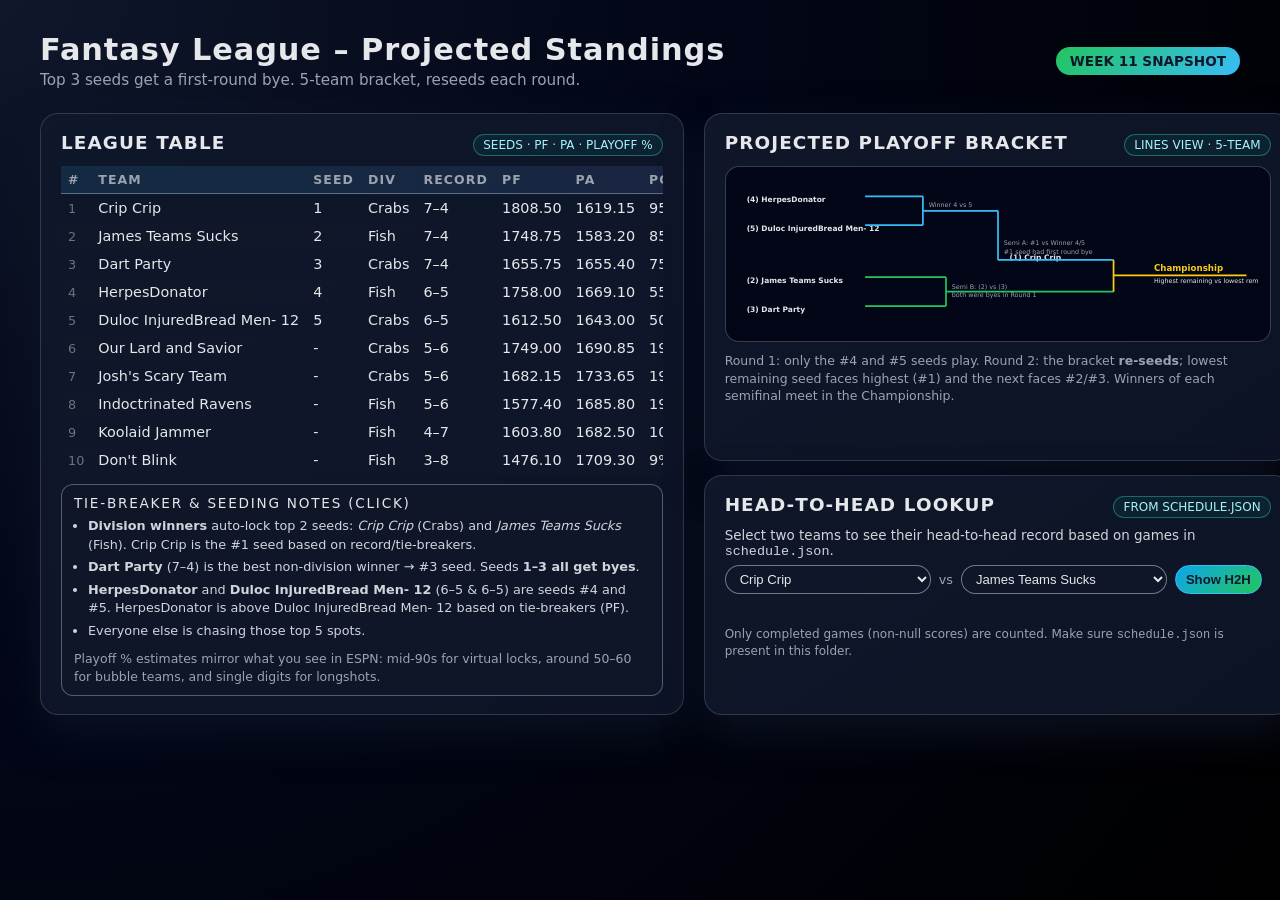
==== commit acc27af2: "Update index.html and schedule.json with new bracket and standings logic" ====
--- a/docs/index.html
+++ b/docs/index.html
@@ -2,8 +2,22 @@
 <html lang="en">
 <head>
     <meta charset="UTF-8">
-    <title>Fantasy League – Standings & Playoff Bracket</title>
+    <title>Fantasy League – Standings &amp; Playoff Bracket</title>
     <meta name="viewport" content="width=device-width, initial-scale=1.0">
+    <!--
+      This page powers the fantasy‑football standings and playoff bracket for
+      the ROBFantasyData GitHub Pages site. It reads game results from
+      schedule.json (placed alongside this file in the /docs folder) and
+      computes win/loss records, points for/against, division winners,
+      seeding and a simple estimate of playoff likelihood.  The bracket
+      respects a five‑team format: seeds 1–3 receive first‑round byes,
+      seeds 4 and 5 play in round 1, and the bracket reseeds before the
+      semifinals (lowest remaining seed faces #1, the other faces #2 or #3).
+
+      Styles largely mirror the prior version of the site but have been
+      consolidated here for ease of maintenance.  Responsiveness is handled
+      via CSS media queries so the table and bracket look good on mobile.
+    -->
     <style>
         * { box-sizing: border-box; margin: 0; padding: 0; }
 
@@ -179,6 +193,7 @@
             -webkit-overflow-scrolling: touch;
         }
 
+        /* the svg itself will be generated dynamically via JS */
         .bracket-svg {
             width: 100%;
             height: auto;
@@ -247,10 +262,10 @@
         <div>
             <h1>Fantasy League – Projected Standings</h1>
             <div class="subtitle">
-                Top 3 seeds get a first-round bye. 5-team bracket, reseeds each round.
+                Top 3 seeds get a first‑round bye. 5‑team bracket, reseeds each round.
             </div>
         </div>
-        <span class="badge">Week 11 Snapshot</span>
+        <span class="badge" id="week-badge">Loading…</span>
     </header>
 
     <div class="grid">
@@ -280,21 +295,14 @@
                 </table>
             </div>
 
-            <details class="tiebreaker-details">
-                <summary> Tie-breaker & Seeding Notes (click) </summary>
-                <ul class="tiebreak-list">
-                    <li><strong>Division winners</strong> auto-lock top 2 seeds:
-                        <em>James Teams Sucks</em> (Fish) and <em>Crip Crip</em> (Crabs), both 7–4. ESPN ordering makes James the #1 seed.
-                    </li>
-                    <li><strong>Dart Party</strong> (7–4) is best non-division winner → #3 seed. Seeds <strong>1–3 all get byes</strong>.</li>
-                    <li><strong>Duloc InjuredBread Men- 12</strong> and <strong>HerpesDonator</strong> (6–5) are seeds #4 and #5.
-                        Duloc is above Herpes based on current ESPN tiebreakers (head-to-head / PF).
-                    </li>
-                    <li>Everyone 5–6 and below is chasing those top 5 spots. Current order for non-playoff teams matches ESPN’s table.</li>
+            <details class="tiebreaker-details" open>
+                <summary> Tie‑breaker &amp; Seeding Notes (click) </summary>
+                <ul class="tiebreak-list" id="tiebreak-list">
+                    <!-- will be populated dynamically -->
                 </ul>
                 <p class="note">
-                    Playoff % estimates mirror what you see in ESPN: mid-90s for virtual locks, 50–60 for bubble teams,
-                    and single digits for longshots.
+                    Playoff % estimates mirror what you see in ESPN: mid‑90s for virtual locks,
+                    around 50–60 for bubble teams, and single digits for longshots.
                 </p>
             </details>
         </div>
@@ -305,69 +313,28 @@
             <div class="card">
                 <div class="card-header">
                     <h2>Projected Playoff Bracket</h2>
-                    <span class="pill">Lines View · 5-Team</span>
+                    <span class="pill">Lines View · 5‑Team</span>
                 </div>
 
                 <div class="bracket-svg-wrapper">
-                    <svg viewBox="0 0 900 260" class="bracket-svg">
-                        <!-- ROUND 1: (4) vs (5) -->
-                        <text x="15"  y="40"  class="svg-team">(4) Duloc InjuredBread Men- 12</text>
-                        <text x="15"  y="90"  class="svg-team">(5) HerpesDonator</text>
-
-                        <line x1="220" y1="30" x2="320" y2="30" class="svg-line"/>
-                        <line x1="220" y1="80" x2="320" y2="80" class="svg-line"/>
-                        <line x1="320" y1="30" x2="320" y2="80" class="svg-line"/>
-                        <line x1="320" y1="55" x2="450" y2="55" class="svg-line"/>
-
-                        <text x="330" y="48" class="svg-label">Winner 4 vs 5</text>
-
-                        <!-- SEMI A: #1 vs Winner 4/5 -->
-                        <text x="470" y="140" class="svg-team">(1) James Teams Sucks</text>
-
-                        <line x1="450" y1="55"  x2="450" y2="140" class="svg-line"/>
-                        <line x1="450" y1="140" x2="650" y2="140" class="svg-line"/>
-
-                        <text x="460" y="115" class="svg-label">Semi A: #1 vs Winner 4/5</text>
-                        <text x="460" y="129" class="svg-label">#1 seed had first round bye</text>
-
-                        <!-- SEMI B: #2 vs #3 -->
-                        <text x="15"  y="180" class="svg-team">(2) Crip Crip</text>
-                        <text x="15"  y="230" class="svg-team">(3) Dart Party</text>
-
-                        <line x1="220" y1="170" x2="360" y2="170" class="semi-line"/>
-                        <line x1="220" y1="220" x2="360" y2="220" class="semi-line"/>
-                        <line x1="360" y1="170" x2="360" y2="220" class="semi-line"/>
-                        <line x1="360" y1="195" x2="650" y2="195" class="semi-line"/>
-
-                        <text x="370" y="190" class="svg-label">Semi B: (2) vs (3)</text>
-                        <text x="370" y="204" class="svg-label">both were byes in Round 1</text>
-
-                        <!-- CHAMPIONSHIP -->
-                        <line x1="650" y1="140" x2="650" y2="195" class="champ-line"/>
-                        <line x1="650" y1="167" x2="880" y2="167" class="champ-line"/>
-
-                        <text x="720" y="160" class="champ-text">Championship</text>
-                        <text x="720" y="180" class="champ-subtext">
-                            Highest remaining vs lowest remaining seed
-                        </text>
-                    </svg>
+                    <div id="bracket-container"><!-- bracket SVG inserted here --></div>
                 </div>
 
                 <p class="note">
-                    Round 1: only <strong>(4) Duloc</strong> vs <strong>(5) HerpesDonator</strong> play.  
-                    Round 2: bracket <strong>re-seeds</strong>; lowest remaining seed plays highest (so #1 vs Winner 4/5, and #2 vs #3).  
-                    Winners of Semi A and Semi B meet in the Championship.
+                    Round 1: only the #4 and #5 seeds play.  Round 2: the bracket
+                    <strong>re‑seeds</strong>; lowest remaining seed faces highest (#1) and the
+                    next faces #2/#3.  Winners of each semifinal meet in the Championship.
                 </p>
             </div>
 
             <!-- H2H -->
             <div class="card">
                 <div class="card-header">
-                    <h2>Head-to-Head Lookup</h2>
+                    <h2>Head‑to‑Head Lookup</h2>
                     <span class="pill">From schedule.json</span>
                 </div>
                 <p style="font-size:0.84rem;color:#d1d5db;margin-bottom:4px;">
-                    Select two teams to see their head-to-head record based on games in <code>schedule.json</code>.
+                    Select two teams to see their head‑to‑head record based on games in <code>schedule.json</code>.
                 </p>
                 <div class="h2h-controls">
                     <select id="teamA"></select>
@@ -377,8 +344,8 @@
                 </div>
                 <div id="h2h-result"></div>
                 <div id="h2h-note">
-                    Only completed games (non-null scores) are counted.  
-                    Put this HTML next to <code>schedule.json</code> in your GitHub <code>/docs</code> folder.
+                    Only completed games (non‑null scores) are counted.  Make sure
+                    <code>schedule.json</code> is present in this folder.
                 </div>
             </div>
         </div>
@@ -386,61 +353,27 @@
 </div>
 
 <script>
-    // Standings snapshot
-    const teams = [
-        {
-            rank: 1, seed: 1, name: "James Teams Sucks", division: 2,
-            record: "7–4", pf: 1748.75, pa: 1583.20, playoffChance: 96,
-            status: "Fish Champ · #1 Seed · Bye", tagType: "div"
-        },
-        {
-            rank: 2, seed: 2, name: "Crip Crip", division: 1,
-            record: "7–4", pf: 1808.50, pa: 1619.15, playoffChance: 97,
-            status: "Crabs Champ · #2 Seed · Bye", tagType: "div"
-        },
-        {
-            rank: 3, seed: 3, name: "Dart Party", division: 1,
-            record: "7–4", pf: 1655.75, pa: 1655.40, playoffChance: 92,
-            status: "#3 Seed · Bye", tagType: "wild"
-        },
-        {
-            rank: 4, seed: 4, name: "Duloc InjuredBread Men- 12", division: 1,
-            record: "6–5", pf: 1612.50, pa: 1643.00, playoffChance: 55,
-            status: "#4 Seed · Plays #5", tagType: "wild"
-        },
-        {
-            rank: 5, seed: 5, name: "HerpesDonator", division: 2,
-            record: "6–5", pf: 1758.00, pa: 1669.10, playoffChance: 67,
-            status: "#5 Seed · Plays #4", tagType: "wild"
-        },
-        {
-            rank: 6, seed: "-", name: "Our Lard and Savior", division: 1,
-            record: "5–6", pf: 1749.00, pa: 1690.85, playoffChance: 41,
-            status: "Bubble", tagType: "out"
-        },
-        {
-            rank: 7, seed: "-", name: "Josh's Scary Team", division: 1,
-            record: "5–6", pf: 1682.15, pa: 1733.65, playoffChance: 33,
-            status: "Bubble", tagType: "out"
-        },
-        {
-            rank: 8, seed: "-", name: "Indoctrinated Ravens", division: 2,
-            record: "5–6", pf: 1577.40, pa: 1685.80, playoffChance: 11,
-            status: "Outside looking in", tagType: "out"
-        },
-        {
-            rank: 9, seed: "-", name: "Koolaid Jammer", division: 2,
-            record: "4–7", pf: 1603.80, pa: 1682.50, playoffChance: 8,
-            status: "Longshot", tagType: "out"
-        },
-        {
-            rank: 10, seed: "-", name: "Don't Blink", division: 2,
-            record: "3–8", pf: 1476.10, pa: 1709.30, playoffChance: 1,
-            status: "Needs miracle run", tagType: "out"
-        }
-    ];
+    // Division identifiers used throughout the code: 1 = Crabs, 2 = Fish.
+    const divisionMap = { 1: 'Crabs', 2: 'Fish' };
+
+    // Hard‑coded mapping of team names to divisions.  If divisions change
+    // in future seasons, update this object accordingly.  These were
+    // derived from the 2025 season summary provided by the commissioner.
+    const teamDivisions = {
+        'James Teams Sucks': 2,
+        'Crip Crip': 1,
+        'Dart Party': 1,
+        'Duloc InjuredBread Men- 12': 1,
+        'HerpesDonator': 2,
+        'Our Lard and Savior': 1,
+        "Josh's Scary Team": 1,
+        'Indoctrinated Ravens': 2,
+        'Koolaid Jammer': 2,
+        "Don't Blink": 2
+    };
 
     let scheduleData = [];
+    let teams = [];
 
     async function loadSchedule() {
         try {
@@ -456,30 +389,154 @@
         }
     }
 
-    function renderStandings() {
-        const tbody = document.getElementById("standings-body");
-        tbody.innerHTML = "";
-        teams.forEach(team => {
-            const tr = document.createElement("tr");
-            const cells = [
-                team.rank,
-                team.name,
-                team.seed,
-                team.division,
-                team.record,
-                team.pf.toFixed(2),
-                team.pa.toFixed(2),
-                team.playoffChance + "%"
-            ];
-            cells.forEach((val, idx) => {
-                const td = document.createElement("td");
+    /**
+     * Compute standings based on the loaded schedule.  Each team object
+     * returned includes wins, losses, ties, PF, PA, winPct, division,
+     * rank, seed, playoffChance, status and tagType.
+     */
+    function computeStandings() {
+        const tmp = {};
+        // ensure all teams from the schedule are represented
+        scheduleData.forEach(g => {
+            [g.home, g.away].forEach(name => {
+                if (!tmp[name]) {
+                    const divId = teamDivisions[name] || 1;
+                    tmp[name] = {
+                        name: name,
+                        div: divId,
+                        wins: 0,
+                        losses: 0,
+                        ties: 0,
+                        pf: 0,
+                        pa: 0
+                    };
+                }
+            });
+            // only accumulate stats for completed games
+            if (g.homeScore != null && g.awayScore != null) {
+                // Points for and against
+                tmp[g.home].pf += g.homeScore;
+                tmp[g.home].pa += g.awayScore;
+                tmp[g.away].pf += g.awayScore;
+                tmp[g.away].pa += g.homeScore;
+                // Win/loss/tie
+                if (g.homeScore > g.awayScore) {
+                    tmp[g.home].wins++;
+                    tmp[g.away].losses++;
+                } else if (g.homeScore < g.awayScore) {
+                    tmp[g.away].wins++;
+                    tmp[g.home].losses++;
+                } else {
+                    tmp[g.home].ties++;
+                    tmp[g.away].ties++;
+                }
+            }
+        });
+
+        // convert to array and compute derived metrics
+        let list = Object.values(tmp);
+        list.forEach(t => {
+            const games = t.wins + t.losses + t.ties;
+            const wpct = games ? (t.wins + 0.5 * t.ties) / games : 0;
+            t.games = games;
+            t.winPct = wpct;
+            t.record = `${t.wins}\u2013${t.losses}` + (t.ties ? `\u2013${t.ties}` : '');
+        });
+
+        // determine division winners: highest winPct then PF
+        const divisionWinners = {};
+        list.forEach(t => {
+            const d = t.div;
+            if (!divisionWinners[d] || divisionWinners[d].winPct < t.winPct ||
+                (divisionWinners[d].winPct === t.winPct && divisionWinners[d].pf < t.pf)) {
+                divisionWinners[d] = t;
+            }
+        });
+        // assign seeds to division winners (#1 and #2)
+        const champs = Object.values(divisionWinners).sort((a, b) => {
+            if (b.winPct !== a.winPct) return b.winPct - a.winPct;
+            return b.pf - a.pf;
+        });
+        champs.forEach((t, idx) => {
+            t.seed = idx + 1;
+        });
+        // remove winners from pool
+        const remaining = list.filter(t => !champs.includes(t));
+        // sort remaining by winPct then PF
+        remaining.sort((a, b) => {
+            if (b.winPct !== a.winPct) return b.winPct - a.winPct;
+            return b.pf - a.pf;
+        });
+        // assign seeds 3–5
+        if (remaining[0]) remaining[0].seed = 3;
+        if (remaining[1]) remaining[1].seed = 4;
+        if (remaining[2]) remaining[2].seed = 5;
+        // compute rank ordering by winPct then PF
+        const sortedAll = list.slice().sort((a, b) => {
+            if (b.winPct !== a.winPct) return b.winPct - a.winPct;
+            return b.pf - a.pf;
+        });
+        sortedAll.forEach((t, idx) => {
+            t.rank = idx + 1;
+        });
+        // playoff chances and statuses
+        list.forEach(t => {
+            if (t.seed) {
+                if (t.seed <= 3) {
+                    // division champ if top seeds matches division winner
+                    const isChamp = champs.includes(t);
+                    t.status = `${isChamp ? divisionMap[t.div] + ' Champ · ' : ''}#${t.seed} Seed · Bye`;
+                    t.tagType = isChamp ? 'div' : 'wild';
+                    // high probability for bye teams: 95, 85, 75
+                    const base = 95 - (t.seed - 1) * 10;
+                    t.playoffChance = Math.max(50, Math.min(99, Math.round(base)));
+                } else if (t.seed === 4) {
+                    t.status = `#4 Seed · Plays #5`;
+                    t.tagType = 'wild';
+                    t.playoffChance = 55;
+                } else if (t.seed === 5) {
+                    t.status = `#5 Seed · Plays #4`;
+                    t.tagType = 'wild';
+                    t.playoffChance = 50;
+                }
+            } else {
+                // non‑playoff teams: assign bubble, longshot etc.  Use winPct for rough probability.
+                if (t.winPct >= 0.55) {
+                    t.status = 'Bubble';
+                    t.playoffChance = Math.round(40 + t.winPct * 20); // 50–60%
+                } else if (t.winPct >= 0.4) {
+                    t.status = 'Longshot';
+                    t.playoffChance = Math.round(10 + t.winPct * 20); // ~20–30%
+                } else {
+                    t.status = 'Needs miracle run';
+                    t.playoffChance = Math.round(5 + t.winPct * 15); // <15%
+                }
+                t.tagType = 'out';
+                t.seed = '-';
+            }
+        });
+        return list;
+    }
+
+    /** Render the standings table into the DOM. */
+    function renderStandings(list) {
+        // sort by rank
+        list.sort((a, b) => a.rank - b.rank);
+        const tbody = document.getElementById('standings-body');
+        tbody.innerHTML = '';
+        list.forEach(team => {
+            const tr = document.createElement('tr');
+            const values = [team.rank, team.name, team.seed, divisionMap[team.div], team.record,
+                team.pf.toFixed(2), team.pa.toFixed(2), team.playoffChance + '%'];
+            values.forEach((val, idx) => {
+                const td = document.createElement('td');
                 td.textContent = val;
-                if (idx === 1) td.className = "team-name";
+                if (idx === 1) td.className = 'team-name';
                 tr.appendChild(td);
             });
-            const statusTd = document.createElement("td");
-            const span = document.createElement("span");
-            span.className = "tag " + team.tagType;
+            const statusTd = document.createElement('td');
+            const span = document.createElement('span');
+            span.className = 'tag ' + team.tagType;
             span.textContent = team.status;
             statusTd.appendChild(span);
             tr.appendChild(statusTd);
@@ -487,85 +544,188 @@
         });
     }
 
-    function populateDropdowns() {
-        const selectA = document.getElementById("teamA");
-        const selectB = document.getElementById("teamB");
-        teams.forEach(t => {
-            const optA = document.createElement("option");
+    /** Populate the head‑to‑head lookup dropdowns with all team names. */
+    function populateDropdowns(list) {
+        const selectA = document.getElementById('teamA');
+        const selectB = document.getElementById('teamB');
+        // clear existing options
+        selectA.innerHTML = '';
+        selectB.innerHTML = '';
+        list.forEach(t => {
+            const optA = document.createElement('option');
             optA.value = t.name;
             optA.textContent = t.name;
             selectA.appendChild(optA);
-
-            const optB = document.createElement("option");
+            const optB = document.createElement('option');
             optB.value = t.name;
             optB.textContent = t.name;
             selectB.appendChild(optB);
         });
-        if (teams.length >= 2) {
-            selectA.value = "Crip Crip";
-            selectB.value = "Dart Party";
+        if (list.length >= 2) {
+            selectA.value = list[0].name;
+            selectB.value = list[1].name;
         }
     }
 
+    /** Show the head‑to‑head results for the selected pair of teams. */
     function showHeadToHead() {
-        const teamA = document.getElementById("teamA").value;
-        const teamB = document.getElementById("teamB").value;
-        const resultDiv = document.getElementById("h2h-result");
-
+        const teamA = document.getElementById('teamA').value;
+        const teamB = document.getElementById('teamB').value;
+        const resultDiv = document.getElementById('h2h-result');
         if (!scheduleData || scheduleData.length === 0) {
-            resultDiv.textContent = "Schedule data not loaded yet. Make sure schedule.json exists and reload.";
+            resultDiv.textContent = 'Schedule data not loaded yet. Make sure schedule.json exists and reload.';
             return;
         }
-
         if (teamA === teamB) {
-            resultDiv.textContent = "Pick two different teams to see a matchup.";
+            resultDiv.textContent = 'Pick two different teams to see a matchup.';
             return;
         }
-
         const games = scheduleData.filter(g => {
-            const involves =
-                (g.home === teamA && g.away === teamB) ||
-                (g.home === teamB && g.away === teamA);
+            const involves = (g.home === teamA && g.away === teamB) || (g.home === teamB && g.away === teamA);
             const finished = g.homeScore !== null && g.awayScore !== null;
             return involves && finished;
         });
-
         if (games.length === 0) {
             resultDiv.textContent = `${teamA} and ${teamB} have no completed games in schedule.json.`;
             return;
         }
-
         let aWins = 0, aLosses = 0, aTies = 0;
         const breakdown = [];
-
         games.forEach(g => {
             const aIsHome = g.home === teamA;
             const aScore = aIsHome ? g.homeScore : g.awayScore;
             const bScore = aIsHome ? g.awayScore : g.homeScore;
-
             let outcome;
             if (aScore > bScore) {
-                aWins++; outcome = `${teamA} W`;
+                aWins++;
+                outcome = `${teamA} W`;
             } else if (aScore < bScore) {
-                aLosses++; outcome = `${teamA} L`;
+                aLosses++;
+                outcome = `${teamA} L`;
             } else {
-                aTies++; outcome = "T";
+                aTies++;
+                outcome = 'T';
             }
-
             breakdown.push(
                 `Week ${g.week}: ${g.away} ${g.awayScore.toFixed(2)} @ ${g.home} ${g.homeScore.toFixed(2)} – ${outcome}`
             );
         });
-
-        const recordStr = `${teamA} vs ${teamB}: ${aWins}-${aLosses}` + (aTies ? `-${aTies}` : "");
-        resultDiv.innerHTML = recordStr + "<br>" + breakdown.join("<br>");
+        const recordStr = `${teamA} vs ${teamB}: ${aWins}-${aLosses}` + (aTies ? `-${aTies}` : '');
+        resultDiv.innerHTML = recordStr + '<br>' + breakdown.join('<br>');
     }
 
-    document.addEventListener('DOMContentLoaded', () => {
-        renderStandings();
-        populateDropdowns();
-        loadSchedule();
+    /** Generate explanatory bullet points for how the seeds were determined. */
+    function renderTiebreakerNotes(list) {
+        const ul = document.getElementById('tiebreak-list');
+        ul.innerHTML = '';
+        // pick out seeds 1–5
+        const seeds = {};
+        list.forEach(t => { if (t.seed && t.seed !== '-') seeds[t.seed] = t; });
+        const s1 = seeds[1], s2 = seeds[2], s3 = seeds[3], s4 = seeds[4], s5 = seeds[5];
+        // Division winners line
+        if (s1 && s2) {
+            const li = document.createElement('li');
+            li.innerHTML = `<strong>Division winners</strong> auto‑lock top 2 seeds: <em>${s1.name}</em> (${divisionMap[s1.div]}) and <em>${s2.name}</em> (${divisionMap[s2.div]}). ${s1.name} is the #1 seed based on record/tie‑breakers.`;
+            ul.appendChild(li);
+        }
+        // #3 seed
+        if (s3) {
+            const li = document.createElement('li');
+            li.innerHTML = `<strong>${s3.name}</strong> (${s3.record}) is the best non‑division winner → #3 seed. Seeds <strong>1–3 all get byes</strong>.`;
+            ul.appendChild(li);
+        }
+        // #4 and #5
+        if (s4 && s5) {
+            const li = document.createElement('li');
+            li.innerHTML = `<strong>${s4.name}</strong> and <strong>${s5.name}</strong> (${s4.record} &amp; ${s5.record}) are seeds #4 and #5. ${s4.name} is above ${s5.name} based on tie‑breakers (PF).`;
+            ul.appendChild(li);
+        }
+        // remainder
+        const li = document.createElement('li');
+        li.textContent = 'Everyone else is chasing those top 5 spots.';
+        ul.appendChild(li);
+    }
+
+    /** Render the bracket SVG based on the seeded teams.  This uses
+     * absolute line segments to draw a simple bracket with pure lines.
+     */
+    function renderBracket(list) {
+        const container = document.getElementById('bracket-container');
+        // identify seeds 1–5
+        const seeds = {};
+        list.forEach(t => {
+            if (t.seed && t.seed !== '-') seeds[t.seed] = t;
+        });
+        // If fewer than 5 seeds exist (e.g., early in season), fill with placeholders
+        function nameOrBlank(s) {
+            return s && s.name ? `(${s.seed}) ${s.name}` : '(?) TBD';
+        }
+        const s1 = seeds[1], s2 = seeds[2], s3 = seeds[3], s4 = seeds[4], s5 = seeds[5];
+        // Build SVG markup.  The y‑coordinates mirror the static example and work well on mobile as well.
+        const svg = `
+<svg viewBox="0 0 900 260" class="bracket-svg">
+    <!-- ROUND 1: #4 vs #5 -->
+    <text x="15"  y="40"  class="svg-team">${nameOrBlank(s4)}</text>
+    <text x="15"  y="90"  class="svg-team">${nameOrBlank(s5)}</text>
+    <line x1="220" y1="30" x2="320" y2="30" class="svg-line"/>
+    <line x1="220" y1="80" x2="320" y2="80" class="svg-line"/>
+    <line x1="320" y1="30" x2="320" y2="80" class="svg-line"/>
+    <line x1="320" y1="55" x2="450" y2="55" class="svg-line"/>
+    <text x="330" y="48" class="svg-label">Winner 4 vs 5</text>
+    <!-- SEMI A: #1 vs Winner 4/5 -->
+    <text x="470" y="140" class="svg-team">${nameOrBlank(s1)}</text>
+    <line x1="450" y1="55"  x2="450" y2="140" class="svg-line"/>
+    <line x1="450" y1="140" x2="650" y2="140" class="svg-line"/>
+    <text x="460" y="115" class="svg-label">Semi A: #1 vs Winner 4/5</text>
+    <text x="460" y="129" class="svg-label">#1 seed had first round bye</text>
+    <!-- SEMI B: #2 vs #3 -->
+    <text x="15"  y="180" class="svg-team">${nameOrBlank(s2)}</text>
+    <text x="15"  y="230" class="svg-team">${nameOrBlank(s3)}</text>
+    <line x1="220" y1="170" x2="360" y2="170" class="semi-line"/>
+    <line x1="220" y1="220" x2="360" y2="220" class="semi-line"/>
+    <line x1="360" y1="170" x2="360" y2="220" class="semi-line"/>
+    <line x1="360" y1="195" x2="650" y2="195" class="semi-line"/>
+    <text x="370" y="190" class="svg-label">Semi B: (2) vs (3)</text>
+    <text x="370" y="204" class="svg-label">both were byes in Round 1</text>
+    <!-- CHAMPIONSHIP -->
+    <line x1="650" y1="140" x2="650" y2="195" class="champ-line"/>
+    <line x1="650" y1="167" x2="880" y2="167" class="champ-line"/>
+    <text x="720" y="160" class="champ-text">Championship</text>
+    <text x="720" y="180" class="champ-subtext">Highest remaining vs lowest remaining seed</text>
+</svg>`;
+        container.innerHTML = svg;
+    }
+
+    /** Compute the latest week with completed games and update the badge. */
+    function updateWeekBadge() {
+        const badge = document.getElementById('week-badge');
+        if (!scheduleData || scheduleData.length === 0) {
+            badge.textContent = 'No data';
+            return;
+        }
+        let maxWeek = 0;
+        scheduleData.forEach(g => {
+            if (g.homeScore != null && g.awayScore != null) {
+                if (g.week > maxWeek) maxWeek = g.week;
+            }
+        });
+        if (maxWeek === 0) {
+            badge.textContent = 'Preseason';
+        } else {
+            badge.textContent = `Week ${maxWeek} Snapshot`;
+        }
+    }
+
+    // Entry point
+    document.addEventListener('DOMContentLoaded', async () => {
+        await loadSchedule();
+        teams = computeStandings();
+        renderStandings(teams);
+        populateDropdowns(teams);
+        renderTiebreakerNotes(teams);
+        renderBracket(teams);
+        updateWeekBadge();
     });
 </script>
 </body>
-</html>
+</html>
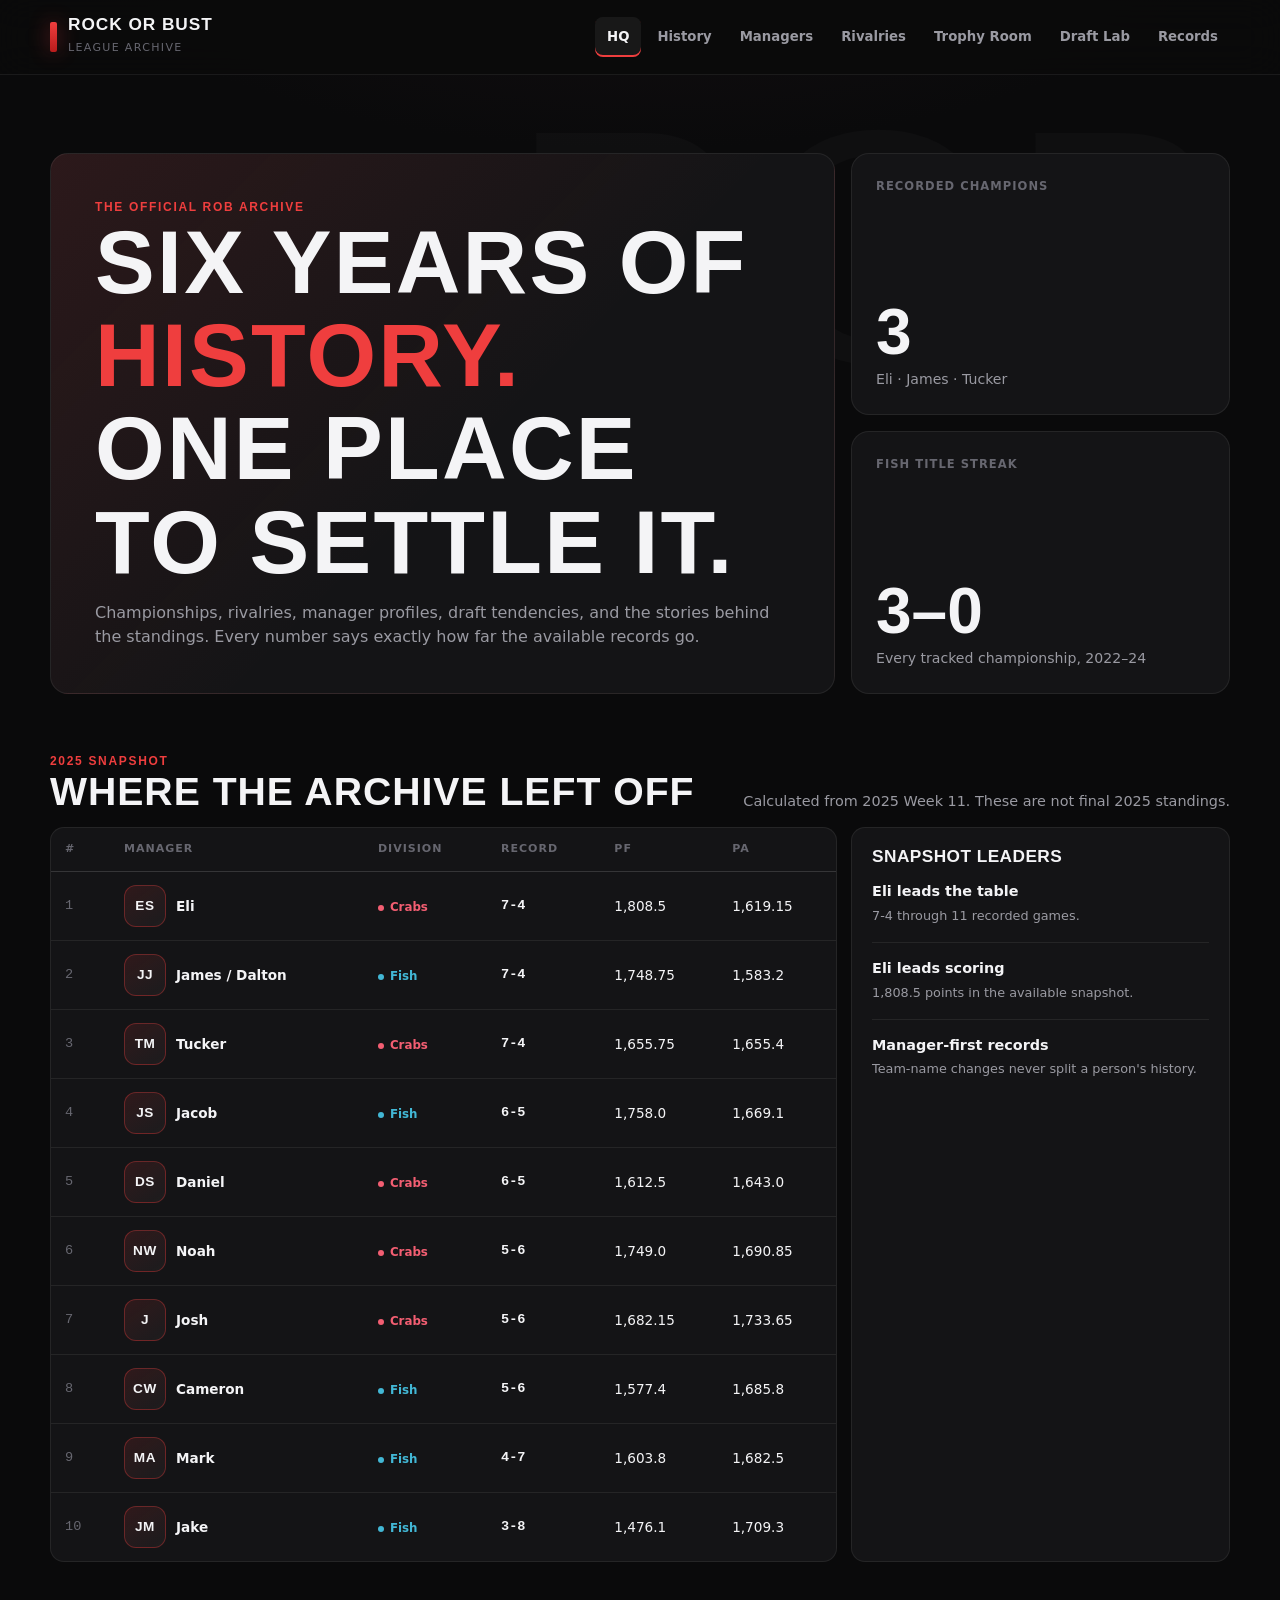
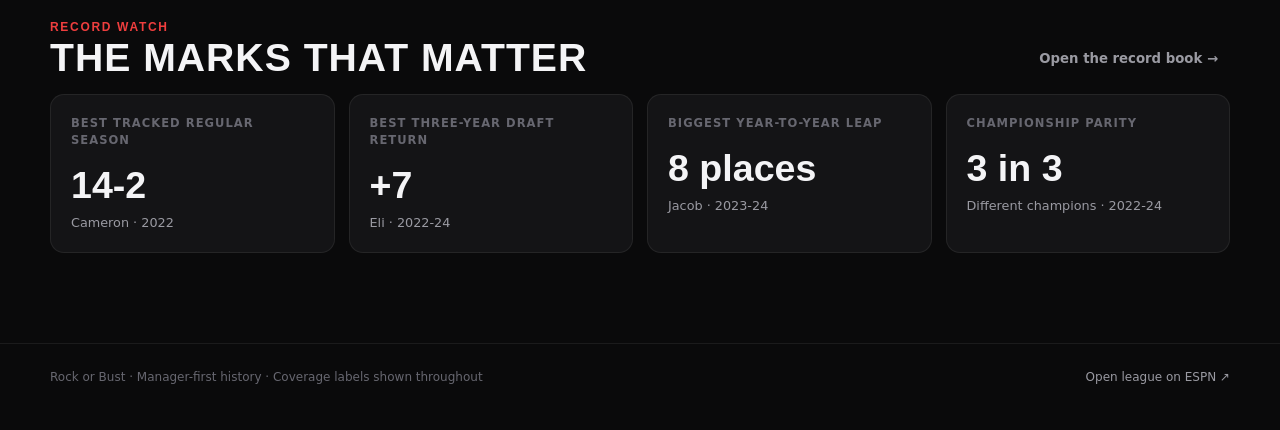
==== commit fd7f3447: "Build manager-first league history hub" ====
--- a/docs/index.html
+++ b/docs/index.html
@@ -1,731 +1,44 @@
-<!DOCTYPE html>
+<!doctype html>
 <html lang="en">
 <head>
-    <meta charset="UTF-8">
-    <title>Fantasy League – Standings &amp; Playoff Bracket</title>
-    <meta name="viewport" content="width=device-width, initial-scale=1.0">
-    <!--
-      This page powers the fantasy‑football standings and playoff bracket for
-      the ROBFantasyData GitHub Pages site. It reads game results from
-      schedule.json (placed alongside this file in the /docs folder) and
-      computes win/loss records, points for/against, division winners,
-      seeding and a simple estimate of playoff likelihood.  The bracket
-      respects a five‑team format: seeds 1–3 receive first‑round byes,
-      seeds 4 and 5 play in round 1, and the bracket reseeds before the
-      semifinals (lowest remaining seed faces #1, the other faces #2 or #3).
-
-      Styles largely mirror the prior version of the site but have been
-      consolidated here for ease of maintenance.  Responsiveness is handled
-      via CSS media queries so the table and bracket look good on mobile.
-    -->
-    <style>
-        * { box-sizing: border-box; margin: 0; padding: 0; }
-
-        body {
-            font-family: system-ui, -apple-system, BlinkMacSystemFont, "Segoe UI", sans-serif;
-            background: radial-gradient(circle at top left, #0f172a 0, #020617 45%, #000 100%);
-            color: #e5e7eb;
-            min-height: 100vh;
-            display: flex;
-            justify-content: center;
-            padding: 32px 16px 40px;
-        }
-
-        .page { width: 100%; max-width: 1200px; }
-
-        header {
-            margin-bottom: 24px;
-            display: flex;
-            justify-content: space-between;
-            gap: 16px;
-            align-items: center;
-        }
-
-        header h1 { font-size: 1.9rem; letter-spacing: 0.03em; }
-        header .subtitle { font-size: 0.95rem; color: #9ca3af; margin-top: 4px; }
-
-        .badge {
-            font-size: 0.85rem;
-            padding: 6px 14px;
-            border-radius: 999px;
-            background: linear-gradient(135deg, #22c55e, #38bdf8);
-            color: #0f172a;
-            font-weight: 600;
-            text-transform: uppercase;
-            white-space: nowrap;
-        }
-
-        .grid {
-            display: grid;
-            grid-template-columns: minmax(0, 1.2fr) minmax(0, 1fr);
-            gap: 20px;
-        }
-
-        .card {
-            background: linear-gradient(145deg, rgba(15,23,42,0.98), rgba(15,23,42,0.85));
-            border-radius: 18px;
-            border: 1px solid rgba(148,163,184,0.25);
-            box-shadow: 0 18px 40px rgba(15,23,42,0.7);
-            padding: 18px 20px 18px;
-            backdrop-filter: blur(14px);
-        }
-
-        .card-header {
-            display: flex;
-            justify-content: space-between;
-            align-items: baseline;
-            margin-bottom: 10px;
-        }
-
-        .card-header h2 { font-size: 1.15rem; letter-spacing: 0.06em; text-transform: uppercase; }
-
-        .pill {
-            font-size: 0.75rem;
-            padding: 3px 9px;
-            border-radius: 999px;
-            background: rgba(15,118,110,0.15);
-            border: 1px solid rgba(45,212,191,0.4);
-            color: #a5f3fc;
-            text-transform: uppercase;
-        }
-
-        .table-wrapper {
-            width: 100%;
-            overflow-x: auto;
-            -webkit-overflow-scrolling: touch;
-            margin-top: 4px;
-        }
-
-        table { width: 100%; border-collapse: collapse; font-size: 0.9rem; }
-
-        thead { background: linear-gradient(to right, rgba(56,189,248,0.12), rgba(129,140,248,0.12)); }
-
-        th, td { padding: 6px 7px; text-align: left; white-space: nowrap; }
-
-        th {
-            font-size: 0.78rem;
-            text-transform: uppercase;
-            letter-spacing: 0.09em;
-            color: #9ca3af;
-            border-bottom: 1px solid rgba(148,163,184,0.35);
-        }
-
-        tbody tr:nth-child(odd) { background: rgba(15,23,42,0.9); }
-        tbody tr:nth-child(even) { background: rgba(15,23,42,0.75); }
-        tbody tr td:first-child { color: #6b7280; font-size: 0.8rem; }
-
-        .team-name { font-weight: 500; color: #e5e7eb; }
-
-        .tag {
-            font-size: 0.78rem;
-            padding: 2px 7px;
-            border-radius: 999px;
-            border: 1px solid rgba(148,163,184,0.4);
-        }
-        .tag.div { border-color: rgba(56,189,248,0.6); color: #7dd3fc; }
-        .tag.wild { border-color: rgba(52,211,153,0.7); color: #6ee7b7; }
-        .tag.out { border-color: rgba(148,163,184,0.5); color: #9ca3af; }
-
-        .side-stack { display: grid; grid-template-rows: auto auto; gap: 14px; }
-
-        .tiebreak-list { font-size: 0.8rem; color: #d1d5db; margin-left: 14px; margin-top: 6px; line-height: 1.45; }
-        .tiebreak-list li { margin-bottom: 4px; }
-
-        details.tiebreaker-details {
-            margin-top: 10px;
-            padding: 10px 12px;
-            border-radius: 12px;
-            background: rgba(15,23,42,0.8);
-            border: 1px solid rgba(148,163,184,0.5);
-        }
-
-        details.tiebreaker-details summary {
-            cursor: pointer;
-            list-style: none;
-            font-size: 0.85rem;
-            text-transform: uppercase;
-            letter-spacing: 0.13em;
-            color: #e5e7eb;
-        }
-
-        details.tiebreaker-details summary::marker,
-        details.tiebreaker-details summary::-webkit-details-marker { display: none; }
-
-        .note { font-size: 0.78rem; color: #9ca3af; margin-top: 10px; line-height: 1.4; }
-
-        .h2h-controls {
-            display: flex;
-            flex-wrap: wrap;
-            gap: 8px;
-            margin: 6px 0 8px;
-        }
-
-        select, button {
-            border-radius: 999px;
-            border: 1px solid rgba(148,163,184,0.7);
-            background: rgba(15,23,42,0.9);
-            color: #e5e7eb;
-            font-size: 0.82rem;
-            padding: 5px 10px;
-        }
-
-        button {
-            cursor: pointer;
-            border-color: #38bdf8;
-            background: linear-gradient(135deg, #0ea5e9, #22c55e);
-            color: #0f172a;
-            font-weight: 600;
-        }
-
-        button:hover { filter: brightness(1.05); }
-
-        #h2h-result { font-size: 0.82rem; color: #e5e7eb; min-height: 18px; margin-top: 4px; }
-        #h2h-note { font-size: 0.75rem; color: #9ca3af; margin-top: 6px; line-height: 1.35; }
-
-        /* PURE LINES BRACKET (SVG) */
-        .bracket-svg-wrapper {
-            margin-top: 10px;
-            border-radius: 14px;
-            border: 1px solid rgba(148,163,184,0.35);
-            background: #020617;
-            padding: 12px;
-            overflow-x: auto;
-            -webkit-overflow-scrolling: touch;
-        }
-
-        /* the svg itself will be generated dynamically via JS */
-        .bracket-svg {
-            width: 100%;
-            height: auto;
-            min-width: 520px;
-            display: block;
-        }
-
-        .svg-team {
-            fill: #e5e7eb;
-            font-size: 13px;
-            font-weight: 600;
-        }
-
-        .svg-line {
-            stroke: #38bdf8;
-            stroke-width: 3;
-        }
-
-        .semi-line {
-            stroke: #22c55e;
-            stroke-width: 3;
-        }
-
-        .champ-line {
-            stroke: #facc15;
-            stroke-width: 3;
-        }
-
-        .svg-label {
-            fill: #9ca3af;
-            font-size: 11px;
-        }
-
-        .champ-text {
-            fill: #facc15;
-            font-size: 15px;
-            font-weight: 700;
-        }
-
-        .champ-subtext {
-            fill: #e5e7eb;
-            font-size: 11px;
-        }
-
-        @media (max-width: 900px) {
-            .grid { grid-template-columns: 1fr; }
-            header { flex-direction: column; align-items: flex-start; gap: 6px; }
-        }
-
-        @media (max-width: 600px) {
-            body { padding: 20px 8px 24px; }
-            header h1 { font-size: 1.4rem; }
-            header .subtitle { font-size: 0.85rem; }
-            .card { padding: 14px 12px 14px; }
-            th, td { padding: 5px 5px; font-size: 0.8rem; }
-            .h2h-controls { flex-direction: column; align-items: stretch; }
-            .h2h-controls select,
-            .h2h-controls button { width: 100%; }
-            .badge { font-size: 0.75rem; padding: 5px 10px; }
-        }
-    </style>
+  <meta charset="utf-8">
+  <meta name="viewport" content="width=device-width, initial-scale=1">
+  <meta name="description" content="Rock or Bust fantasy football league history, rivalries, champions, records, and draft analytics.">
+  <meta name="theme-color" content="#0a0a0b">
+  <title>Rock or Bust — League History</title>
+  <link rel="icon" type="image/svg+xml" href="data:image/svg+xml,%3Csvg xmlns='http://www.w3.org/2000/svg' viewBox='0 0 64 64'%3E%3Crect width='64' height='64' rx='14' fill='%230a0a0b'/%3E%3Cpath d='M17 12h18c11 0 17 6 17 15 0 6-3 10-8 12l10 13H40L31 40h-2v12H17V12zm12 10v9h6c3 0 5-2 5-5s-2-4-5-4h-6z' fill='%23ef3e3e'/%3E%3C/svg%3E">
+  <link rel="stylesheet" href="styles.css">
 </head>
 <body>
-<div class="page">
-    <header>
-        <div>
-            <h1>Fantasy League – Projected Standings</h1>
-            <div class="subtitle">
-                Top 3 seeds get a first‑round bye. 5‑team bracket, reseeds each round.
-            </div>
-        </div>
-        <span class="badge" id="week-badge">Loading…</span>
-    </header>
+  <header class="masthead">
+    <div class="shell masthead-inner">
+      <a class="brand" href="#home" aria-label="Rock or Bust home">
+        <span class="brand-mark" aria-hidden="true"></span>
+        <span class="brand-copy"><strong>Rock or Bust</strong><small>League archive</small></span>
+      </a>
+      <nav class="nav" aria-label="League history">
+        <button class="nav-link" data-route="home" aria-current="page">HQ</button>
+        <button class="nav-link" data-route="history">History</button>
+        <button class="nav-link" data-route="managers">Managers</button>
+        <button class="nav-link" data-route="rivalries">Rivalries</button>
+        <button class="nav-link" data-route="trophies">Trophy Room</button>
+        <button class="nav-link" data-route="drafts">Draft Lab</button>
+        <button class="nav-link" data-route="records">Records</button>
+      </nav>
+    </div>
+  </header>
 
-    <div class="grid">
-        <!-- LEFT: STANDINGS -->
-        <div class="card">
-            <div class="card-header">
-                <h2>League Table</h2>
-                <span class="pill">Seeds · PF · PA · Playoff %</span>
-            </div>
+  <main class="shell" id="app" aria-live="polite">
+    <div class="loading">Loading the league archive…</div>
+  </main>
 
-            <div class="table-wrapper">
-                <table>
-                    <thead>
-                    <tr>
-                        <th>#</th>
-                        <th>Team</th>
-                        <th>Seed</th>
-                        <th>Div</th>
-                        <th>Record</th>
-                        <th>PF</th>
-                        <th>PA</th>
-                        <th>PO%</th>
-                        <th>Status</th>
-                    </tr>
-                    </thead>
-                    <tbody id="standings-body"></tbody>
-                </table>
-            </div>
+  <footer class="footer">
+    <div class="shell footer-inner">
+      <span>Rock or Bust · Manager-first history · Coverage labels shown throughout</span>
+      <a href="https://fantasy.espn.com/football/league?leagueId=508419792" target="_blank" rel="noopener">Open league on ESPN ↗</a>
+    </div>
+  </footer>
 
-            <details class="tiebreaker-details" open>
-                <summary> Tie‑breaker &amp; Seeding Notes (click) </summary>
-                <ul class="tiebreak-list" id="tiebreak-list">
-                    <!-- will be populated dynamically -->
-                </ul>
-                <p class="note">
-                    Playoff % estimates mirror what you see in ESPN: mid‑90s for virtual locks,
-                    around 50–60 for bubble teams, and single digits for longshots.
-                </p>
-            </details>
-        </div>
-
-        <!-- RIGHT: BRACKET (LINES ONLY) + H2H -->
-        <div class="side-stack">
-            <!-- BRACKET -->
-            <div class="card">
-                <div class="card-header">
-                    <h2>Projected Playoff Bracket</h2>
-                    <span class="pill">Lines View · 5‑Team</span>
-                </div>
-
-                <div class="bracket-svg-wrapper">
-                    <div id="bracket-container"><!-- bracket SVG inserted here --></div>
-                </div>
-
-                <p class="note">
-                    Round 1: only the #4 and #5 seeds play.  Round 2: the bracket
-                    <strong>re‑seeds</strong>; lowest remaining seed faces highest (#1) and the
-                    next faces #2/#3.  Winners of each semifinal meet in the Championship.
-                </p>
-            </div>
-
-            <!-- H2H -->
-            <div class="card">
-                <div class="card-header">
-                    <h2>Head‑to‑Head Lookup</h2>
-                    <span class="pill">From schedule.json</span>
-                </div>
-                <p style="font-size:0.84rem;color:#d1d5db;margin-bottom:4px;">
-                    Select two teams to see their head‑to‑head record based on games in <code>schedule.json</code>.
-                </p>
-                <div class="h2h-controls">
-                    <select id="teamA"></select>
-                    <span style="align-self:center;font-size:0.8rem;color:#9ca3af;">vs</span>
-                    <select id="teamB"></select>
-                    <button type="button" onclick="showHeadToHead()">Show H2H</button>
-                </div>
-                <div id="h2h-result"></div>
-                <div id="h2h-note">
-                    Only completed games (non‑null scores) are counted.  Make sure
-                    <code>schedule.json</code> is present in this folder.
-                </div>
-            </div>
-        </div>
-    </div>
-</div>
-
-<script>
-    // Division identifiers used throughout the code: 1 = Crabs, 2 = Fish.
-    const divisionMap = { 1: 'Crabs', 2: 'Fish' };
-
-    // Hard‑coded mapping of team names to divisions.  If divisions change
-    // in future seasons, update this object accordingly.  These were
-    // derived from the 2025 season summary provided by the commissioner.
-    const teamDivisions = {
-        'James Teams Sucks': 2,
-        'Crip Crip': 1,
-        'Dart Party': 1,
-        'Duloc InjuredBread Men- 12': 1,
-        'HerpesDonator': 2,
-        'Our Lard and Savior': 1,
-        "Josh's Scary Team": 1,
-        'Indoctrinated Ravens': 2,
-        'Koolaid Jammer': 2,
-        "Don't Blink": 2
-    };
-
-    let scheduleData = [];
-    let teams = [];
-
-    async function loadSchedule() {
-        try {
-            const res = await fetch('schedule.json');
-            if (!res.ok) throw new Error('HTTP ' + res.status);
-            scheduleData = await res.json();
-        } catch (err) {
-            console.error('Error loading schedule.json:', err);
-            const el = document.getElementById('h2h-result');
-            if (el) {
-                el.textContent = 'Could not load schedule.json – check that it exists next to this HTML file.';
-            }
-        }
-    }
-
-    /**
-     * Compute standings based on the loaded schedule.  Each team object
-     * returned includes wins, losses, ties, PF, PA, winPct, division,
-     * rank, seed, playoffChance, status and tagType.
-     */
-    function computeStandings() {
-        const tmp = {};
-        // ensure all teams from the schedule are represented
-        scheduleData.forEach(g => {
-            [g.home, g.away].forEach(name => {
-                if (!tmp[name]) {
-                    const divId = teamDivisions[name] || 1;
-                    tmp[name] = {
-                        name: name,
-                        div: divId,
-                        wins: 0,
-                        losses: 0,
-                        ties: 0,
-                        pf: 0,
-                        pa: 0
-                    };
-                }
-            });
-            // only accumulate stats for completed games
-            if (g.homeScore != null && g.awayScore != null) {
-                // Points for and against
-                tmp[g.home].pf += g.homeScore;
-                tmp[g.home].pa += g.awayScore;
-                tmp[g.away].pf += g.awayScore;
-                tmp[g.away].pa += g.homeScore;
-                // Win/loss/tie
-                if (g.homeScore > g.awayScore) {
-                    tmp[g.home].wins++;
-                    tmp[g.away].losses++;
-                } else if (g.homeScore < g.awayScore) {
-                    tmp[g.away].wins++;
-                    tmp[g.home].losses++;
-                } else {
-                    tmp[g.home].ties++;
-                    tmp[g.away].ties++;
-                }
-            }
-        });
-
-        // convert to array and compute derived metrics
-        let list = Object.values(tmp);
-        list.forEach(t => {
-            const games = t.wins + t.losses + t.ties;
-            const wpct = games ? (t.wins + 0.5 * t.ties) / games : 0;
-            t.games = games;
-            t.winPct = wpct;
-            t.record = `${t.wins}\u2013${t.losses}` + (t.ties ? `\u2013${t.ties}` : '');
-        });
-
-        // determine division winners: highest winPct then PF
-        const divisionWinners = {};
-        list.forEach(t => {
-            const d = t.div;
-            if (!divisionWinners[d] || divisionWinners[d].winPct < t.winPct ||
-                (divisionWinners[d].winPct === t.winPct && divisionWinners[d].pf < t.pf)) {
-                divisionWinners[d] = t;
-            }
-        });
-        // assign seeds to division winners (#1 and #2)
-        const champs = Object.values(divisionWinners).sort((a, b) => {
-            if (b.winPct !== a.winPct) return b.winPct - a.winPct;
-            return b.pf - a.pf;
-        });
-        champs.forEach((t, idx) => {
-            t.seed = idx + 1;
-        });
-        // remove winners from pool
-        const remaining = list.filter(t => !champs.includes(t));
-        // sort remaining by winPct then PF
-        remaining.sort((a, b) => {
-            if (b.winPct !== a.winPct) return b.winPct - a.winPct;
-            return b.pf - a.pf;
-        });
-        // assign seeds 3–5
-        if (remaining[0]) remaining[0].seed = 3;
-        if (remaining[1]) remaining[1].seed = 4;
-        if (remaining[2]) remaining[2].seed = 5;
-        // compute rank ordering by winPct then PF
-        const sortedAll = list.slice().sort((a, b) => {
-            if (b.winPct !== a.winPct) return b.winPct - a.winPct;
-            return b.pf - a.pf;
-        });
-        sortedAll.forEach((t, idx) => {
-            t.rank = idx + 1;
-        });
-        // playoff chances and statuses
-        list.forEach(t => {
-            if (t.seed) {
-                if (t.seed <= 3) {
-                    // division champ if top seeds matches division winner
-                    const isChamp = champs.includes(t);
-                    t.status = `${isChamp ? divisionMap[t.div] + ' Champ · ' : ''}#${t.seed} Seed · Bye`;
-                    t.tagType = isChamp ? 'div' : 'wild';
-                    // high probability for bye teams: 95, 85, 75
-                    const base = 95 - (t.seed - 1) * 10;
-                    t.playoffChance = Math.max(50, Math.min(99, Math.round(base)));
-                } else if (t.seed === 4) {
-                    t.status = `#4 Seed · Plays #5`;
-                    t.tagType = 'wild';
-                    t.playoffChance = 55;
-                } else if (t.seed === 5) {
-                    t.status = `#5 Seed · Plays #4`;
-                    t.tagType = 'wild';
-                    t.playoffChance = 50;
-                }
-            } else {
-                // non‑playoff teams: assign bubble, longshot etc.  Use winPct for rough probability.
-                if (t.winPct >= 0.55) {
-                    t.status = 'Bubble';
-                    t.playoffChance = Math.round(40 + t.winPct * 20); // 50–60%
-                } else if (t.winPct >= 0.4) {
-                    t.status = 'Longshot';
-                    t.playoffChance = Math.round(10 + t.winPct * 20); // ~20–30%
-                } else {
-                    t.status = 'Needs miracle run';
-                    t.playoffChance = Math.round(5 + t.winPct * 15); // <15%
-                }
-                t.tagType = 'out';
-                t.seed = '-';
-            }
-        });
-        return list;
-    }
-
-    /** Render the standings table into the DOM. */
-    function renderStandings(list) {
-        // sort by rank
-        list.sort((a, b) => a.rank - b.rank);
-        const tbody = document.getElementById('standings-body');
-        tbody.innerHTML = '';
-        list.forEach(team => {
-            const tr = document.createElement('tr');
-            const values = [team.rank, team.name, team.seed, divisionMap[team.div], team.record,
-                team.pf.toFixed(2), team.pa.toFixed(2), team.playoffChance + '%'];
-            values.forEach((val, idx) => {
-                const td = document.createElement('td');
-                td.textContent = val;
-                if (idx === 1) td.className = 'team-name';
-                tr.appendChild(td);
-            });
-            const statusTd = document.createElement('td');
-            const span = document.createElement('span');
-            span.className = 'tag ' + team.tagType;
-            span.textContent = team.status;
-            statusTd.appendChild(span);
-            tr.appendChild(statusTd);
-            tbody.appendChild(tr);
-        });
-    }
-
-    /** Populate the head‑to‑head lookup dropdowns with all team names. */
-    function populateDropdowns(list) {
-        const selectA = document.getElementById('teamA');
-        const selectB = document.getElementById('teamB');
-        // clear existing options
-        selectA.innerHTML = '';
-        selectB.innerHTML = '';
-        list.forEach(t => {
-            const optA = document.createElement('option');
-            optA.value = t.name;
-            optA.textContent = t.name;
-            selectA.appendChild(optA);
-            const optB = document.createElement('option');
-            optB.value = t.name;
-            optB.textContent = t.name;
-            selectB.appendChild(optB);
-        });
-        if (list.length >= 2) {
-            selectA.value = list[0].name;
-            selectB.value = list[1].name;
-        }
-    }
-
-    /** Show the head‑to‑head results for the selected pair of teams. */
-    function showHeadToHead() {
-        const teamA = document.getElementById('teamA').value;
-        const teamB = document.getElementById('teamB').value;
-        const resultDiv = document.getElementById('h2h-result');
-        if (!scheduleData || scheduleData.length === 0) {
-            resultDiv.textContent = 'Schedule data not loaded yet. Make sure schedule.json exists and reload.';
-            return;
-        }
-        if (teamA === teamB) {
-            resultDiv.textContent = 'Pick two different teams to see a matchup.';
-            return;
-        }
-        const games = scheduleData.filter(g => {
-            const involves = (g.home === teamA && g.away === teamB) || (g.home === teamB && g.away === teamA);
-            const finished = g.homeScore !== null && g.awayScore !== null;
-            return involves && finished;
-        });
-        if (games.length === 0) {
-            resultDiv.textContent = `${teamA} and ${teamB} have no completed games in schedule.json.`;
-            return;
-        }
-        let aWins = 0, aLosses = 0, aTies = 0;
-        const breakdown = [];
-        games.forEach(g => {
-            const aIsHome = g.home === teamA;
-            const aScore = aIsHome ? g.homeScore : g.awayScore;
-            const bScore = aIsHome ? g.awayScore : g.homeScore;
-            let outcome;
-            if (aScore > bScore) {
-                aWins++;
-                outcome = `${teamA} W`;
-            } else if (aScore < bScore) {
-                aLosses++;
-                outcome = `${teamA} L`;
-            } else {
-                aTies++;
-                outcome = 'T';
-            }
-            breakdown.push(
-                `Week ${g.week}: ${g.away} ${g.awayScore.toFixed(2)} @ ${g.home} ${g.homeScore.toFixed(2)} – ${outcome}`
-            );
-        });
-        const recordStr = `${teamA} vs ${teamB}: ${aWins}-${aLosses}` + (aTies ? `-${aTies}` : '');
-        resultDiv.innerHTML = recordStr + '<br>' + breakdown.join('<br>');
-    }
-
-    /** Generate explanatory bullet points for how the seeds were determined. */
-    function renderTiebreakerNotes(list) {
-        const ul = document.getElementById('tiebreak-list');
-        ul.innerHTML = '';
-        // pick out seeds 1–5
-        const seeds = {};
-        list.forEach(t => { if (t.seed && t.seed !== '-') seeds[t.seed] = t; });
-        const s1 = seeds[1], s2 = seeds[2], s3 = seeds[3], s4 = seeds[4], s5 = seeds[5];
-        // Division winners line
-        if (s1 && s2) {
-            const li = document.createElement('li');
-            li.innerHTML = `<strong>Division winners</strong> auto‑lock top 2 seeds: <em>${s1.name}</em> (${divisionMap[s1.div]}) and <em>${s2.name}</em> (${divisionMap[s2.div]}). ${s1.name} is the #1 seed based on record/tie‑breakers.`;
-            ul.appendChild(li);
-        }
-        // #3 seed
-        if (s3) {
-            const li = document.createElement('li');
-            li.innerHTML = `<strong>${s3.name}</strong> (${s3.record}) is the best non‑division winner → #3 seed. Seeds <strong>1–3 all get byes</strong>.`;
-            ul.appendChild(li);
-        }
-        // #4 and #5
-        if (s4 && s5) {
-            const li = document.createElement('li');
-            li.innerHTML = `<strong>${s4.name}</strong> and <strong>${s5.name}</strong> (${s4.record} &amp; ${s5.record}) are seeds #4 and #5. ${s4.name} is above ${s5.name} based on tie‑breakers (PF).`;
-            ul.appendChild(li);
-        }
-        // remainder
-        const li = document.createElement('li');
-        li.textContent = 'Everyone else is chasing those top 5 spots.';
-        ul.appendChild(li);
-    }
-
-    /** Render the bracket SVG based on the seeded teams.  This uses
-     * absolute line segments to draw a simple bracket with pure lines.
-     */
-    function renderBracket(list) {
-        const container = document.getElementById('bracket-container');
-        // identify seeds 1–5
-        const seeds = {};
-        list.forEach(t => {
-            if (t.seed && t.seed !== '-') seeds[t.seed] = t;
-        });
-        // If fewer than 5 seeds exist (e.g., early in season), fill with placeholders
-        function nameOrBlank(s) {
-            return s && s.name ? `(${s.seed}) ${s.name}` : '(?) TBD';
-        }
-        const s1 = seeds[1], s2 = seeds[2], s3 = seeds[3], s4 = seeds[4], s5 = seeds[5];
-        // Build SVG markup.  The y‑coordinates mirror the static example and work well on mobile as well.
-        const svg = `
-<svg viewBox="0 0 900 260" class="bracket-svg">
-    <!-- ROUND 1: #4 vs #5 -->
-    <text x="15"  y="40"  class="svg-team">${nameOrBlank(s4)}</text>
-    <text x="15"  y="90"  class="svg-team">${nameOrBlank(s5)}</text>
-    <line x1="220" y1="30" x2="320" y2="30" class="svg-line"/>
-    <line x1="220" y1="80" x2="320" y2="80" class="svg-line"/>
-    <line x1="320" y1="30" x2="320" y2="80" class="svg-line"/>
-    <line x1="320" y1="55" x2="450" y2="55" class="svg-line"/>
-    <text x="330" y="48" class="svg-label">Winner 4 vs 5</text>
-    <!-- SEMI A: #1 vs Winner 4/5 -->
-    <text x="470" y="140" class="svg-team">${nameOrBlank(s1)}</text>
-    <line x1="450" y1="55"  x2="450" y2="140" class="svg-line"/>
-    <line x1="450" y1="140" x2="650" y2="140" class="svg-line"/>
-    <text x="460" y="115" class="svg-label">Semi A: #1 vs Winner 4/5</text>
-    <text x="460" y="129" class="svg-label">#1 seed had first round bye</text>
-    <!-- SEMI B: #2 vs #3 -->
-    <text x="15"  y="180" class="svg-team">${nameOrBlank(s2)}</text>
-    <text x="15"  y="230" class="svg-team">${nameOrBlank(s3)}</text>
-    <line x1="220" y1="170" x2="360" y2="170" class="semi-line"/>
-    <line x1="220" y1="220" x2="360" y2="220" class="semi-line"/>
-    <line x1="360" y1="170" x2="360" y2="220" class="semi-line"/>
-    <line x1="360" y1="195" x2="650" y2="195" class="semi-line"/>
-    <text x="370" y="190" class="svg-label">Semi B: (2) vs (3)</text>
-    <text x="370" y="204" class="svg-label">both were byes in Round 1</text>
-    <!-- CHAMPIONSHIP -->
-    <line x1="650" y1="140" x2="650" y2="195" class="champ-line"/>
-    <line x1="650" y1="167" x2="880" y2="167" class="champ-line"/>
-    <text x="720" y="160" class="champ-text">Championship</text>
-    <text x="720" y="180" class="champ-subtext">Highest remaining vs lowest remaining seed</text>
-</svg>`;
-        container.innerHTML = svg;
-    }
-
-    /** Compute the latest week with completed games and update the badge. */
-    function updateWeekBadge() {
-        const badge = document.getElementById('week-badge');
-        if (!scheduleData || scheduleData.length === 0) {
-            badge.textContent = 'No data';
-            return;
-        }
-        let maxWeek = 0;
-        scheduleData.forEach(g => {
-            if (g.homeScore != null && g.awayScore != null) {
-                if (g.week > maxWeek) maxWeek = g.week;
-            }
-        });
-        if (maxWeek === 0) {
-            badge.textContent = 'Preseason';
-        } else {
-            badge.textContent = `Week ${maxWeek} Snapshot`;
-        }
-    }
-
-    // Entry point
-    document.addEventListener('DOMContentLoaded', async () => {
-        await loadSchedule();
-        teams = computeStandings();
-        renderStandings(teams);
-        populateDropdowns(teams);
-        renderTiebreakerNotes(teams);
-        renderBracket(teams);
-        updateWeekBadge();
-    });
-</script>
+  <script src="app.js" defer></script>
 </body>
-</html>+</html>
--- a/docs/styles.css
+++ b/docs/styles.css
@@ -0,0 +1,207 @@
+:root {
+  --bg: #0a0a0b;
+  --bg-top: #171014;
+  --card: #141416;
+  --card-2: #1a1a1d;
+  --line: rgba(255,255,255,.07);
+  --line-strong: rgba(255,255,255,.14);
+  --text: #f4f4f6;
+  --muted: #9a9aa2;
+  --muted-dim: #676770;
+  --red: #ef3e3e;
+  --red-deep: #b91c1c;
+  --red-soft: rgba(239,62,62,.13);
+  --fish: #42b7d5;
+  --crabs: #f35e72;
+  --radius: 14px;
+  --max: 1180px;
+}
+
+* { box-sizing: border-box; }
+html { scroll-behavior: smooth; }
+body {
+  margin: 0;
+  min-height: 100vh;
+  background: radial-gradient(1100px 520px at 50% -8%, var(--bg-top), transparent 60%), var(--bg);
+  color: var(--text);
+  font-family: Inter, ui-sans-serif, system-ui, -apple-system, BlinkMacSystemFont, "Segoe UI", sans-serif;
+  line-height: 1.5;
+}
+button, select, input { font: inherit; }
+button, a { -webkit-tap-highlight-color: transparent; }
+a { color: inherit; }
+
+.shell { width: min(var(--max), calc(100% - 40px)); margin: 0 auto; }
+.masthead { position: sticky; top: 0; z-index: 20; border-bottom: 1px solid var(--line); background: rgba(10,10,11,.9); backdrop-filter: blur(18px); }
+.masthead-inner { min-height: 74px; display: flex; align-items: center; gap: 28px; }
+.brand { display: inline-flex; align-items: center; gap: 11px; text-decoration: none; flex: 0 0 auto; }
+.brand-mark { width: 7px; height: 30px; border-radius: 2px; background: linear-gradient(180deg, var(--red), var(--red-deep)); box-shadow: 0 0 20px rgba(239,62,62,.45); }
+.brand-copy strong { display: block; font-family: Oswald, Impact, sans-serif; letter-spacing: .055em; font-size: 1.08rem; line-height: 1; text-transform: uppercase; }
+.brand-copy small { color: var(--muted-dim); font-size: .69rem; letter-spacing: .12em; text-transform: uppercase; }
+.nav { display: flex; gap: 4px; overflow-x: auto; scrollbar-width: none; margin-left: auto; }
+.nav::-webkit-scrollbar { display: none; }
+.nav-link { border: 0; border-radius: 8px; padding: 10px 12px; background: transparent; color: var(--muted); cursor: pointer; font-size: .83rem; font-weight: 700; white-space: nowrap; }
+.nav-link:hover, .nav-link[aria-current="page"] { color: var(--text); background: rgba(255,255,255,.06); }
+.nav-link[aria-current="page"] { box-shadow: inset 0 -2px var(--red); }
+
+main { padding: 34px 0 64px; }
+.view[hidden] { display: none; }
+.view-head { display: flex; align-items: end; justify-content: space-between; gap: 24px; padding: 18px 0 26px; }
+.eyebrow { color: var(--red); font-family: Oswald, Impact, sans-serif; font-size: .75rem; font-weight: 700; letter-spacing: .14em; text-transform: uppercase; }
+h1, h2, h3 { font-family: Oswald, Impact, sans-serif; margin: 0; text-transform: uppercase; letter-spacing: .025em; line-height: 1.04; }
+h1 { max-width: 850px; font-size: clamp(2.35rem, 7vw, 5.8rem); }
+h2 { font-size: clamp(1.65rem, 3.4vw, 2.45rem); }
+h3 { font-size: 1.08rem; }
+.dek { color: var(--muted); max-width: 690px; margin: 12px 0 0; font-size: 1rem; }
+.coverage-chip, .chip { display: inline-flex; align-items: center; gap: 7px; border: 1px solid var(--line-strong); border-radius: 999px; color: var(--muted); background: rgba(255,255,255,.035); padding: 7px 11px; font-size: .72rem; font-weight: 750; letter-spacing: .05em; text-transform: uppercase; white-space: nowrap; }
+.coverage-chip::before, .status-dot { content: ""; width: 7px; height: 7px; border-radius: 50%; background: var(--red); box-shadow: 0 0 10px rgba(239,62,62,.6); }
+
+.hero { position: relative; display: grid; grid-template-columns: 1.45fr .7fr; gap: 16px; padding: 44px 0 28px; }
+.hero::before { content: "ROB"; position: absolute; right: 0; top: -28px; z-index: -1; color: rgba(255,255,255,.018); font-family: Impact, sans-serif; font-size: clamp(9rem, 26vw, 22rem); line-height: 1; }
+.hero-copy { min-height: 390px; display: flex; flex-direction: column; justify-content: flex-end; padding: clamp(24px, 4vw, 44px); border: 1px solid var(--line); border-radius: calc(var(--radius) + 4px); background: linear-gradient(135deg, rgba(239,62,62,.11), transparent 55%), var(--card); overflow: hidden; }
+.hero-copy h1 span { color: var(--red); }
+.hero-side { display: grid; gap: 16px; grid-template-rows: 1fr 1fr; }
+.stat-feature { display: flex; flex-direction: column; justify-content: space-between; min-height: 185px; padding: 24px; border: 1px solid var(--line); border-radius: calc(var(--radius) + 4px); background: var(--card); }
+.stat-feature strong { font-family: Oswald, Impact, sans-serif; font-size: clamp(2.5rem, 5vw, 4rem); line-height: .95; }
+.stat-feature p { margin: 6px 0 0; color: var(--muted); font-size: .88rem; }
+
+.section { padding: 26px 0; }
+.section-head { display: flex; justify-content: space-between; align-items: end; gap: 20px; margin-bottom: 15px; }
+.section-head p { color: var(--muted); max-width: 610px; margin: 0; font-size: .9rem; }
+.grid { display: grid; gap: 14px; }
+.grid-4 { grid-template-columns: repeat(4, minmax(0, 1fr)); }
+.grid-3 { grid-template-columns: repeat(3, minmax(0, 1fr)); }
+.grid-2 { grid-template-columns: repeat(2, minmax(0, 1fr)); }
+.card { background: var(--card); border: 1px solid var(--line); border-radius: var(--radius); }
+.card:hover { border-color: var(--line-strong); }
+.card-pad { padding: 20px; }
+.metric { padding: 20px; min-height: 135px; }
+.metric-label { display: block; color: var(--muted-dim); font-size: .72rem; font-weight: 800; letter-spacing: .09em; text-transform: uppercase; }
+.metric-value { display: block; margin-top: 18px; font-family: Oswald, Impact, sans-serif; font-size: clamp(1.65rem, 3.5vw, 2.35rem); line-height: 1; }
+.metric-note { display: block; color: var(--muted); margin-top: 8px; font-size: .8rem; }
+
+.snapshot { display: grid; grid-template-columns: 1.35fr .65fr; gap: 14px; }
+.table-wrap { overflow-x: auto; }
+table { width: 100%; border-collapse: collapse; }
+th { padding: 13px 14px; border-bottom: 1px solid var(--line-strong); color: var(--muted-dim); font-size: .69rem; letter-spacing: .09em; text-align: left; text-transform: uppercase; }
+td { padding: 13px 14px; border-bottom: 1px solid var(--line); font-size: .85rem; }
+tbody tr:last-child td { border-bottom: 0; }
+tbody tr:hover { background: rgba(255,255,255,.018); }
+.rank { color: var(--muted-dim); font-family: "Roboto Mono", ui-monospace, monospace; }
+.record { font-family: "Roboto Mono", ui-monospace, monospace; font-weight: 700; }
+.name-cell { display: flex; align-items: center; gap: 10px; min-width: 155px; }
+.avatar { display: inline-grid; place-items: center; width: 42px; height: 42px; flex: 0 0 42px; border: 1px solid rgba(239,62,62,.35); border-radius: 12px; background: linear-gradient(145deg, var(--red-soft), rgba(255,255,255,.035)); color: var(--text); font-family: Oswald, Impact, sans-serif; font-weight: 700; letter-spacing: .04em; }
+.avatar.large { width: 58px; height: 58px; flex-basis: 58px; border-radius: 16px; font-size: 1.1rem; }
+.division { display: inline-flex; align-items: center; gap: 6px; font-size: .74rem; font-weight: 700; }
+.division::before { content: ""; width: 6px; height: 6px; border-radius: 50%; background: currentColor; }
+.division.fish { color: var(--fish); }
+.division.crabs { color: var(--crabs); }
+
+.story-list { list-style: none; margin: 0; padding: 0; }
+.story-list li { padding: 15px 0; border-bottom: 1px solid var(--line); }
+.story-list li:last-child { border-bottom: 0; }
+.story-list strong { display: block; font-size: .9rem; }
+.story-list span { color: var(--muted); font-size: .8rem; }
+
+.timeline { position: relative; display: grid; gap: 12px; }
+.season-card { display: grid; grid-template-columns: 95px 1fr auto; gap: 20px; align-items: center; padding: 22px; }
+.season-year { color: var(--red); font-family: Oswald, Impact, sans-serif; font-size: 2rem; }
+.season-card p { color: var(--muted); margin: 7px 0 0; font-size: .88rem; }
+.season-result { text-align: right; }
+.season-result strong { display: block; }
+.season-result span { color: var(--muted-dim); font-size: .76rem; }
+.tag { display: inline-block; border-radius: 5px; padding: 3px 7px; font-family: Oswald, Impact, sans-serif; font-size: .68rem; letter-spacing: .08em; text-transform: uppercase; }
+.tag.verified, .tag.computed { color: #d5d5da; background: rgba(255,255,255,.075); }
+.tag.partial, .tag.reported, .tag.reconstructed { color: var(--red); background: var(--red-soft); }
+
+.manager-card { padding: 19px; }
+.manager-top { display: flex; align-items: center; gap: 13px; }
+.manager-top h3 { margin-bottom: 4px; }
+.manager-meta { color: var(--muted-dim); font-size: .76rem; }
+.manager-card p { min-height: 42px; color: var(--muted); font-size: .82rem; margin: 16px 0 0; }
+.manager-footer { display: flex; justify-content: space-between; align-items: center; margin-top: 16px; padding-top: 13px; border-top: 1px solid var(--line); }
+.manager-footer span { font-size: .73rem; color: var(--muted-dim); }
+
+.rivalry-layout { display: grid; grid-template-columns: .7fr 1.3fr; gap: 14px; }
+.controls { display: grid; gap: 12px; }
+label { display: grid; gap: 7px; color: var(--muted); font-size: .77rem; font-weight: 700; }
+select { width: 100%; min-height: 46px; border: 1px solid var(--line-strong); border-radius: 10px; background: var(--card-2); color: var(--text); padding: 0 12px; }
+select:focus, button:focus-visible { outline: 2px solid var(--red); outline-offset: 2px; }
+.button { min-height: 46px; border: 1px solid var(--red); border-radius: 10px; background: linear-gradient(180deg, var(--red), var(--red-deep)); color: white; padding: 0 16px; cursor: pointer; font-family: Oswald, Impact, sans-serif; font-weight: 700; letter-spacing: .06em; text-transform: uppercase; }
+.button:hover { filter: brightness(1.08); }
+.rivalry-result { min-height: 310px; display: flex; flex-direction: column; justify-content: center; }
+.versus { display: grid; grid-template-columns: 1fr auto 1fr; align-items: center; gap: 18px; }
+.combatant:last-child { text-align: right; }
+.combatant strong { display: block; font-family: Oswald, Impact, sans-serif; font-size: clamp(1.5rem, 4vw, 2.5rem); text-transform: uppercase; }
+.combatant span { color: var(--muted); font-size: .8rem; }
+.vs { color: var(--red); font-family: Oswald, Impact, sans-serif; font-size: .82rem; letter-spacing: .12em; }
+.series-score { display: grid; grid-template-columns: repeat(3, 1fr); gap: 10px; margin-top: 28px; }
+.series-score div { padding: 14px; border-radius: 10px; background: rgba(255,255,255,.035); text-align: center; }
+.series-score strong { display: block; font-family: "Roboto Mono", ui-monospace, monospace; font-size: 1.2rem; }
+.series-score span { color: var(--muted-dim); font-size: .69rem; text-transform: uppercase; }
+.insight { margin: 22px 0 0; padding-left: 14px; border-left: 3px solid var(--red); color: var(--muted); }
+.empty-state { color: var(--muted); text-align: center; }
+
+.trophy-case { display: grid; grid-template-columns: repeat(3, 1fr); gap: 14px; }
+.trophy { position: relative; min-height: 320px; overflow: hidden; padding: 24px; background: linear-gradient(145deg, rgba(239,62,62,.16), transparent 55%), var(--card); }
+.trophy::after { content: attr(data-year); position: absolute; right: -6px; bottom: -29px; color: rgba(255,255,255,.035); font-family: Impact, sans-serif; font-size: 8rem; line-height: 1; }
+.trophy-year { color: var(--red); font-family: "Roboto Mono", ui-monospace, monospace; font-size: .8rem; }
+.trophy .avatar { margin-top: 58px; }
+.trophy h3 { margin-top: 14px; font-size: 1.55rem; }
+.trophy p { color: var(--muted); max-width: 270px; font-size: .82rem; }
+
+.record-card { display: flex; flex-direction: column; justify-content: space-between; min-height: 200px; padding: 20px; }
+.record-card strong { font-family: Oswald, Impact, sans-serif; font-size: 2.3rem; line-height: 1; }
+.record-card h3 { margin-top: 8px; }
+.record-card p { color: var(--muted); margin: 6px 0 0; font-size: .8rem; }
+
+.draft-bar { display: flex; align-items: center; gap: 12px; }
+.draft-bar-track { width: 90px; height: 8px; border-radius: 5px; overflow: hidden; background: #050506; }
+.draft-bar-fill { height: 100%; background: var(--red); }
+.draft-bar-fill.negative { margin-left: auto; background: var(--muted-dim); }
+.pick-list { color: var(--muted); font-size: .77rem; }
+
+.coverage-row { display: grid; grid-template-columns: 1.2fr .8fr 2fr auto; gap: 14px; align-items: center; padding: 17px 18px; }
+.coverage-row + .coverage-row { border-top: 1px solid var(--line); }
+.coverage-row strong { font-size: .86rem; }
+.coverage-row span, .coverage-row p { color: var(--muted); margin: 0; font-size: .78rem; }
+
+.footer { border-top: 1px solid var(--line); padding: 24px 0 44px; color: var(--muted-dim); font-size: .75rem; }
+.footer-inner { display: flex; justify-content: space-between; gap: 20px; }
+.footer a { color: var(--muted); text-decoration: none; }
+.footer a:hover { color: var(--red); }
+.loading, .error { padding: 70px 20px; text-align: center; color: var(--muted); }
+.error { color: var(--red); }
+
+@media (max-width: 900px) {
+  .masthead-inner { align-items: flex-start; flex-direction: column; gap: 12px; padding: 17px 0 12px; }
+  .nav { width: 100%; margin: 0; }
+  .hero, .snapshot, .rivalry-layout { grid-template-columns: 1fr; }
+  .hero-copy { min-height: 340px; }
+  .hero-side { grid-template-columns: 1fr 1fr; grid-template-rows: auto; }
+  .grid-4 { grid-template-columns: repeat(2, 1fr); }
+  .grid-3, .trophy-case { grid-template-columns: repeat(2, 1fr); }
+  .trophy:last-child { grid-column: 1 / -1; }
+}
+
+@media (max-width: 620px) {
+  .shell { width: min(100% - 24px, var(--max)); }
+  main { padding-top: 18px; }
+  .hero { padding-top: 18px; }
+  .hero-copy { min-height: 315px; padding: 24px; }
+  .hero-side, .grid-2, .grid-3, .grid-4, .trophy-case { grid-template-columns: 1fr; }
+  .trophy:last-child { grid-column: auto; }
+  .view-head, .section-head { align-items: flex-start; flex-direction: column; }
+  .season-card { grid-template-columns: 70px 1fr; }
+  .season-result { grid-column: 2; text-align: left; }
+  .coverage-row { grid-template-columns: 1fr auto; }
+  .coverage-row p { grid-column: 1 / -1; }
+  .versus { gap: 9px; }
+  .combatant strong { font-size: 1.35rem; }
+  .footer-inner { flex-direction: column; }
+  th, td { padding: 12px 10px; }
+}
+
+@media (prefers-reduced-motion: reduce) {
+  *, *::before, *::after { scroll-behavior: auto !important; transition: none !important; }
+}
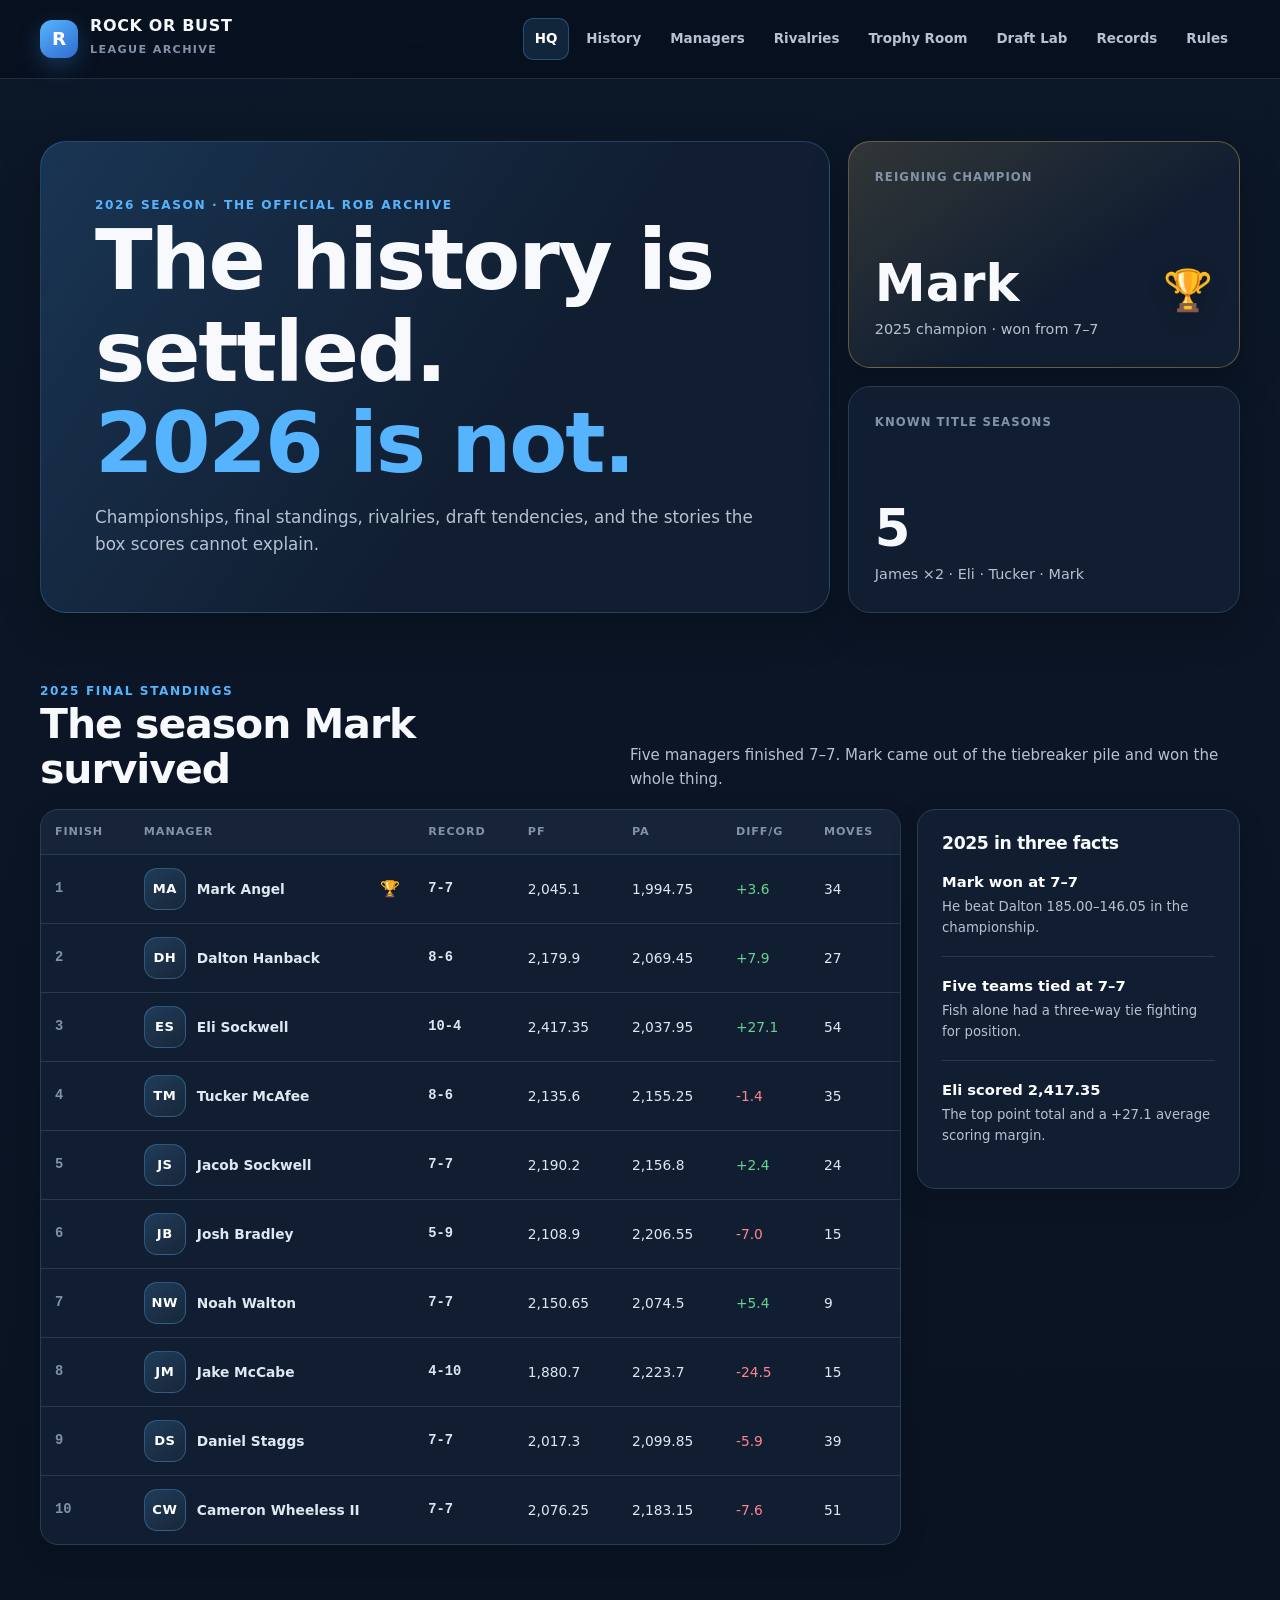
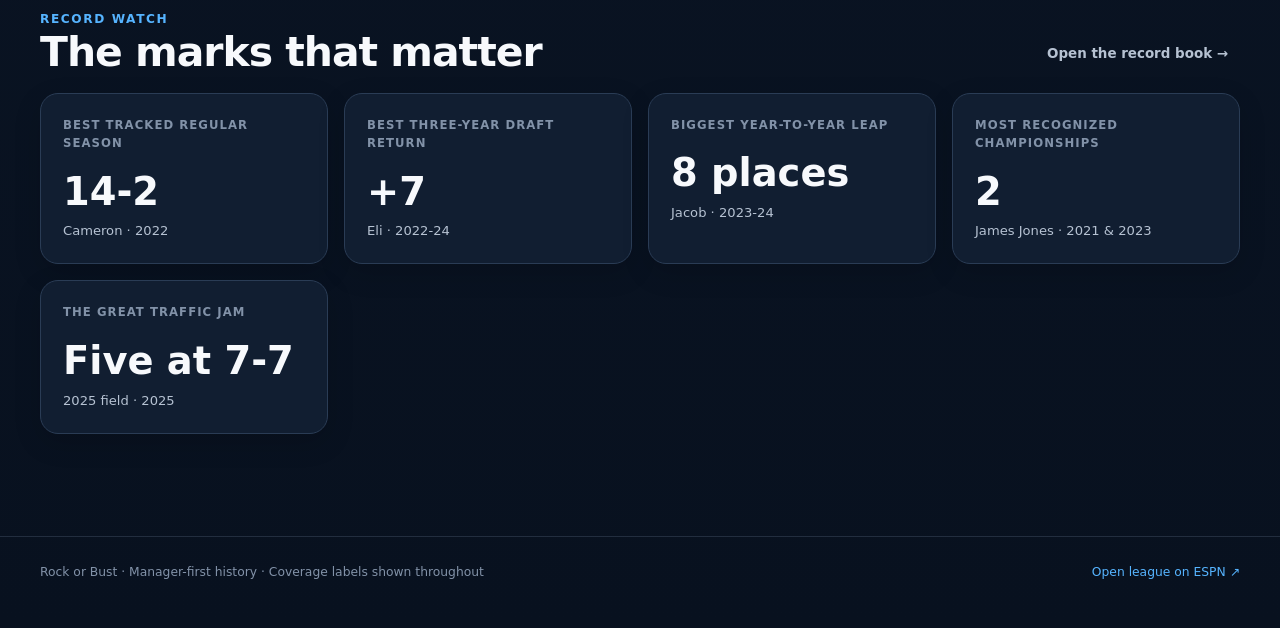
==== commit 783700a2: "Redesign league hub and add complete 2025 history" ====
--- a/docs/index.html
+++ b/docs/index.html
@@ -24,6 +24,7 @@
         <button class="nav-link" data-route="trophies">Trophy Room</button>
         <button class="nav-link" data-route="drafts">Draft Lab</button>
         <button class="nav-link" data-route="records">Records</button>
+        <button class="nav-link" data-route="rules">Rules</button>
       </nav>
     </div>
   </header>
--- a/docs/styles.css
+++ b/docs/styles.css
@@ -1,20 +1,25 @@
 :root {
-  --bg: #0a0a0b;
-  --bg-top: #171014;
-  --card: #141416;
-  --card-2: #1a1a1d;
-  --line: rgba(255,255,255,.07);
-  --line-strong: rgba(255,255,255,.14);
-  --text: #f4f4f6;
-  --muted: #9a9aa2;
-  --muted-dim: #676770;
-  --red: #ef3e3e;
-  --red-deep: #b91c1c;
-  --red-soft: rgba(239,62,62,.13);
-  --fish: #42b7d5;
-  --crabs: #f35e72;
-  --radius: 14px;
-  --max: 1180px;
+  --bg: #08111f;
+  --bg-soft: #0c1728;
+  --surface: #111e31;
+  --surface-raised: #17263b;
+  --surface-soft: #1d2d44;
+  --line: #2a3c55;
+  --line-soft: rgba(165, 190, 220, .16);
+  --text: #f7f9fc;
+  --muted: #b6c2d2;
+  --muted-dim: #8292a8;
+  --blue: #56b4ff;
+  --blue-soft: rgba(86, 180, 255, .13);
+  --gold: #f7c65b;
+  --gold-soft: rgba(247, 198, 91, .14);
+  --green: #68d391;
+  --red: #ff8390;
+  --fish: #62c8ed;
+  --crabs: #ff8793;
+  --radius: 18px;
+  --shadow: 0 16px 42px rgba(0, 0, 0, .24);
+  --max: 1200px;
 }
 
 * { box-sizing: border-box; }
@@ -22,182 +27,497 @@
 body {
   margin: 0;
   min-height: 100vh;
-  background: radial-gradient(1100px 520px at 50% -8%, var(--bg-top), transparent 60%), var(--bg);
+  background:
+    radial-gradient(900px 500px at 15% -10%, rgba(45, 126, 193, .22), transparent 65%),
+    linear-gradient(180deg, var(--bg-soft), var(--bg));
   color: var(--text);
   font-family: Inter, ui-sans-serif, system-ui, -apple-system, BlinkMacSystemFont, "Segoe UI", sans-serif;
-  line-height: 1.5;
-}
+  font-size: 16px;
+  line-height: 1.6;
+}
+
 button, select, input { font: inherit; }
 button, a { -webkit-tap-highlight-color: transparent; }
 a { color: inherit; }
-
 .shell { width: min(var(--max), calc(100% - 40px)); margin: 0 auto; }
-.masthead { position: sticky; top: 0; z-index: 20; border-bottom: 1px solid var(--line); background: rgba(10,10,11,.9); backdrop-filter: blur(18px); }
-.masthead-inner { min-height: 74px; display: flex; align-items: center; gap: 28px; }
-.brand { display: inline-flex; align-items: center; gap: 11px; text-decoration: none; flex: 0 0 auto; }
-.brand-mark { width: 7px; height: 30px; border-radius: 2px; background: linear-gradient(180deg, var(--red), var(--red-deep)); box-shadow: 0 0 20px rgba(239,62,62,.45); }
-.brand-copy strong { display: block; font-family: Oswald, Impact, sans-serif; letter-spacing: .055em; font-size: 1.08rem; line-height: 1; text-transform: uppercase; }
-.brand-copy small { color: var(--muted-dim); font-size: .69rem; letter-spacing: .12em; text-transform: uppercase; }
-.nav { display: flex; gap: 4px; overflow-x: auto; scrollbar-width: none; margin-left: auto; }
+
+.masthead {
+  position: sticky;
+  top: 0;
+  z-index: 20;
+  border-bottom: 1px solid var(--line-soft);
+  background: rgba(8, 17, 31, .92);
+  backdrop-filter: blur(18px);
+}
+
+.masthead-inner {
+  min-height: 78px;
+  display: flex;
+  align-items: center;
+  gap: 28px;
+}
+
+.brand {
+  display: inline-flex;
+  align-items: center;
+  gap: 12px;
+  flex: 0 0 auto;
+  text-decoration: none;
+}
+
+.brand-mark {
+  width: 38px;
+  height: 38px;
+  border-radius: 12px;
+  background: linear-gradient(145deg, var(--blue), #316bd1);
+  box-shadow: 0 8px 22px rgba(55, 139, 212, .3);
+  position: relative;
+}
+
+.brand-mark::after {
+  content: "R";
+  position: absolute;
+  inset: 0;
+  display: grid;
+  place-items: center;
+  color: #fff;
+  font-size: 1.15rem;
+  font-weight: 900;
+}
+
+.brand-copy strong {
+  display: block;
+  font-size: 1rem;
+  font-weight: 900;
+  letter-spacing: .04em;
+  line-height: 1.05;
+  text-transform: uppercase;
+}
+
+.brand-copy small {
+  color: var(--muted-dim);
+  font-size: .7rem;
+  font-weight: 700;
+  letter-spacing: .12em;
+  text-transform: uppercase;
+}
+
+.nav {
+  display: flex;
+  gap: 5px;
+  margin-left: auto;
+  overflow-x: auto;
+  scrollbar-width: none;
+}
 .nav::-webkit-scrollbar { display: none; }
-.nav-link { border: 0; border-radius: 8px; padding: 10px 12px; background: transparent; color: var(--muted); cursor: pointer; font-size: .83rem; font-weight: 700; white-space: nowrap; }
-.nav-link:hover, .nav-link[aria-current="page"] { color: var(--text); background: rgba(255,255,255,.06); }
-.nav-link[aria-current="page"] { box-shadow: inset 0 -2px var(--red); }
-
-main { padding: 34px 0 64px; }
+
+.nav-link {
+  border: 0;
+  border-radius: 10px;
+  padding: 10px 12px;
+  background: transparent;
+  color: var(--muted);
+  cursor: pointer;
+  font-size: .84rem;
+  font-weight: 750;
+  white-space: nowrap;
+}
+
+.nav-link:hover { color: #fff; background: rgba(255,255,255,.055); }
+.nav-link[aria-current="page"] {
+  color: #fff;
+  background: var(--blue-soft);
+  box-shadow: inset 0 0 0 1px rgba(86,180,255,.3);
+}
+
+main { min-height: 72vh; padding: 38px 0 72px; }
 .view[hidden] { display: none; }
-.view-head { display: flex; align-items: end; justify-content: space-between; gap: 24px; padding: 18px 0 26px; }
-.eyebrow { color: var(--red); font-family: Oswald, Impact, sans-serif; font-size: .75rem; font-weight: 700; letter-spacing: .14em; text-transform: uppercase; }
-h1, h2, h3 { font-family: Oswald, Impact, sans-serif; margin: 0; text-transform: uppercase; letter-spacing: .025em; line-height: 1.04; }
-h1 { max-width: 850px; font-size: clamp(2.35rem, 7vw, 5.8rem); }
-h2 { font-size: clamp(1.65rem, 3.4vw, 2.45rem); }
+
+.eyebrow {
+  color: var(--blue);
+  font-size: .76rem;
+  font-weight: 900;
+  letter-spacing: .13em;
+  text-transform: uppercase;
+}
+
+h1, h2, h3 {
+  margin: 0;
+  color: var(--text);
+  font-weight: 900;
+  line-height: 1.08;
+  letter-spacing: -.025em;
+}
+h1 { max-width: 880px; font-size: clamp(2.5rem, 6.6vw, 5.7rem); }
+h2 { font-size: clamp(1.75rem, 3.2vw, 2.75rem); }
 h3 { font-size: 1.08rem; }
-.dek { color: var(--muted); max-width: 690px; margin: 12px 0 0; font-size: 1rem; }
-.coverage-chip, .chip { display: inline-flex; align-items: center; gap: 7px; border: 1px solid var(--line-strong); border-radius: 999px; color: var(--muted); background: rgba(255,255,255,.035); padding: 7px 11px; font-size: .72rem; font-weight: 750; letter-spacing: .05em; text-transform: uppercase; white-space: nowrap; }
-.coverage-chip::before, .status-dot { content: ""; width: 7px; height: 7px; border-radius: 50%; background: var(--red); box-shadow: 0 0 10px rgba(239,62,62,.6); }
-
-.hero { position: relative; display: grid; grid-template-columns: 1.45fr .7fr; gap: 16px; padding: 44px 0 28px; }
-.hero::before { content: "ROB"; position: absolute; right: 0; top: -28px; z-index: -1; color: rgba(255,255,255,.018); font-family: Impact, sans-serif; font-size: clamp(9rem, 26vw, 22rem); line-height: 1; }
-.hero-copy { min-height: 390px; display: flex; flex-direction: column; justify-content: flex-end; padding: clamp(24px, 4vw, 44px); border: 1px solid var(--line); border-radius: calc(var(--radius) + 4px); background: linear-gradient(135deg, rgba(239,62,62,.11), transparent 55%), var(--card); overflow: hidden; }
-.hero-copy h1 span { color: var(--red); }
-.hero-side { display: grid; gap: 16px; grid-template-rows: 1fr 1fr; }
-.stat-feature { display: flex; flex-direction: column; justify-content: space-between; min-height: 185px; padding: 24px; border: 1px solid var(--line); border-radius: calc(var(--radius) + 4px); background: var(--card); }
-.stat-feature strong { font-family: Oswald, Impact, sans-serif; font-size: clamp(2.5rem, 5vw, 4rem); line-height: .95; }
-.stat-feature p { margin: 6px 0 0; color: var(--muted); font-size: .88rem; }
-
-.section { padding: 26px 0; }
-.section-head { display: flex; justify-content: space-between; align-items: end; gap: 20px; margin-bottom: 15px; }
-.section-head p { color: var(--muted); max-width: 610px; margin: 0; font-size: .9rem; }
-.grid { display: grid; gap: 14px; }
-.grid-4 { grid-template-columns: repeat(4, minmax(0, 1fr)); }
-.grid-3 { grid-template-columns: repeat(3, minmax(0, 1fr)); }
-.grid-2 { grid-template-columns: repeat(2, minmax(0, 1fr)); }
-.card { background: var(--card); border: 1px solid var(--line); border-radius: var(--radius); }
-.card:hover { border-color: var(--line-strong); }
-.card-pad { padding: 20px; }
-.metric { padding: 20px; min-height: 135px; }
-.metric-label { display: block; color: var(--muted-dim); font-size: .72rem; font-weight: 800; letter-spacing: .09em; text-transform: uppercase; }
-.metric-value { display: block; margin-top: 18px; font-family: Oswald, Impact, sans-serif; font-size: clamp(1.65rem, 3.5vw, 2.35rem); line-height: 1; }
-.metric-note { display: block; color: var(--muted); margin-top: 8px; font-size: .8rem; }
-
-.snapshot { display: grid; grid-template-columns: 1.35fr .65fr; gap: 14px; }
-.table-wrap { overflow-x: auto; }
-table { width: 100%; border-collapse: collapse; }
-th { padding: 13px 14px; border-bottom: 1px solid var(--line-strong); color: var(--muted-dim); font-size: .69rem; letter-spacing: .09em; text-align: left; text-transform: uppercase; }
-td { padding: 13px 14px; border-bottom: 1px solid var(--line); font-size: .85rem; }
+.dek { max-width: 720px; margin: 15px 0 0; color: var(--muted); font-size: 1.05rem; }
+
+.view-head {
+  display: flex;
+  align-items: end;
+  justify-content: space-between;
+  gap: 28px;
+  padding: 26px 0 34px;
+}
+
+.coverage-chip, .chip {
+  display: inline-flex;
+  align-items: center;
+  gap: 8px;
+  border: 1px solid var(--line);
+  border-radius: 999px;
+  padding: 8px 12px;
+  background: rgba(255,255,255,.035);
+  color: var(--muted);
+  font-size: .74rem;
+  font-weight: 800;
+  text-transform: uppercase;
+  white-space: nowrap;
+}
+.coverage-chip::before {
+  content: "";
+  width: 8px;
+  height: 8px;
+  border-radius: 50%;
+  background: var(--green);
+  box-shadow: 0 0 12px rgba(104,211,145,.6);
+}
+
+.hero {
+  display: grid;
+  grid-template-columns: 1.45fr .72fr;
+  gap: 18px;
+  padding: 24px 0 34px;
+}
+
+.hero-copy {
+  min-height: 410px;
+  display: flex;
+  flex-direction: column;
+  justify-content: flex-end;
+  padding: clamp(28px, 5vw, 54px);
+  overflow: hidden;
+  border: 1px solid rgba(86,180,255,.24);
+  border-radius: 26px;
+  background:
+    linear-gradient(125deg, rgba(54,132,202,.22), transparent 58%),
+    var(--surface);
+  box-shadow: var(--shadow);
+}
+.hero-copy h1 span { color: var(--blue); }
+.hero-side { display: grid; gap: 18px; }
+
+.stat-feature {
+  min-height: 195px;
+  display: flex;
+  flex-direction: column;
+  justify-content: space-between;
+  padding: 26px;
+  border: 1px solid var(--line);
+  border-radius: 22px;
+  background: var(--surface);
+  box-shadow: var(--shadow);
+}
+.stat-feature strong { display: block; font-size: clamp(2.2rem, 4vw, 3.6rem); line-height: 1; }
+.stat-feature p { margin: 9px 0 0; color: var(--muted); font-size: .9rem; }
+.champion-feature { border-color: rgba(247,198,91,.34); background: linear-gradient(145deg, var(--gold-soft), transparent 60%), var(--surface); }
+.hero-trophy { float: right; font-size: 2.5rem; filter: drop-shadow(0 7px 10px rgba(0,0,0,.2)); }
+
+.section { padding: 30px 0; }
+.section-head {
+  display: flex;
+  align-items: end;
+  justify-content: space-between;
+  gap: 24px;
+  margin-bottom: 18px;
+}
+.section-head p { max-width: 610px; margin: 0; color: var(--muted); font-size: .94rem; }
+
+.grid { display: grid; gap: 16px; }
+.grid-4 { grid-template-columns: repeat(4, minmax(0,1fr)); }
+.grid-3 { grid-template-columns: repeat(3, minmax(0,1fr)); }
+.grid-2 { grid-template-columns: repeat(2, minmax(0,1fr)); }
+
+.card {
+  border: 1px solid var(--line);
+  border-radius: var(--radius);
+  background: var(--surface);
+  box-shadow: 0 9px 28px rgba(0,0,0,.14);
+}
+.card-pad { padding: 24px; }
+.card:hover { border-color: #3a5270; }
+
+.metric { min-height: 145px; padding: 22px; }
+.metric-label {
+  display: block;
+  color: var(--muted-dim);
+  font-size: .73rem;
+  font-weight: 900;
+  letter-spacing: .09em;
+  text-transform: uppercase;
+}
+.metric-value { display: block; margin-top: 20px; font-size: clamp(1.85rem,3vw,2.6rem); line-height: 1; }
+.metric-note { display: block; margin-top: 9px; color: var(--muted); font-size: .82rem; }
+
+.snapshot { display: grid; grid-template-columns: minmax(0,1.6fr) minmax(250px,.6fr); gap: 16px; align-items: start; }
+.table-wrap { width: 100%; overflow-x: auto; -webkit-overflow-scrolling: touch; }
+table { width: 100%; min-width: 700px; border-collapse: collapse; }
+th {
+  padding: 13px 14px;
+  border-bottom: 1px solid var(--line);
+  background: rgba(255,255,255,.022);
+  color: var(--muted-dim);
+  font-size: .7rem;
+  font-weight: 900;
+  letter-spacing: .08em;
+  text-align: left;
+  text-transform: uppercase;
+}
+td {
+  padding: 13px 14px;
+  border-bottom: 1px solid var(--line-soft);
+  color: #dfe7f2;
+  font-size: .86rem;
+  white-space: nowrap;
+}
 tbody tr:last-child td { border-bottom: 0; }
-tbody tr:hover { background: rgba(255,255,255,.018); }
-.rank { color: var(--muted-dim); font-family: "Roboto Mono", ui-monospace, monospace; }
-.record { font-family: "Roboto Mono", ui-monospace, monospace; font-weight: 700; }
-.name-cell { display: flex; align-items: center; gap: 10px; min-width: 155px; }
-.avatar { display: inline-grid; place-items: center; width: 42px; height: 42px; flex: 0 0 42px; border: 1px solid rgba(239,62,62,.35); border-radius: 12px; background: linear-gradient(145deg, var(--red-soft), rgba(255,255,255,.035)); color: var(--text); font-family: Oswald, Impact, sans-serif; font-weight: 700; letter-spacing: .04em; }
-.avatar.large { width: 58px; height: 58px; flex-basis: 58px; border-radius: 16px; font-size: 1.1rem; }
-.division { display: inline-flex; align-items: center; gap: 6px; font-size: .74rem; font-weight: 700; }
-.division::before { content: ""; width: 6px; height: 6px; border-radius: 50%; background: currentColor; }
+tbody tr:hover { background: rgba(86,180,255,.035); }
+.rank, .record { font-family: "SFMono-Regular", Consolas, ui-monospace, monospace; font-weight: 800; }
+.rank { color: var(--muted-dim); }
+.positive { color: var(--green); }
+.negative { color: var(--red); }
+
+.name-cell { display: flex; align-items: center; gap: 11px; min-width: 185px; }
+.avatar {
+  width: 42px;
+  height: 42px;
+  flex: 0 0 42px;
+  display: inline-grid;
+  place-items: center;
+  border: 1px solid rgba(86,180,255,.32);
+  border-radius: 13px;
+  background: linear-gradient(145deg, rgba(86,180,255,.2), rgba(255,255,255,.04));
+  color: #fff;
+  font-size: .82rem;
+  font-weight: 900;
+  letter-spacing: .04em;
+}
+.avatar.large { width: 60px; height: 60px; flex-basis: 60px; border-radius: 18px; font-size: 1.1rem; }
+.mini-trophy { margin-left: auto; font-size: 1rem; }
+
+.division {
+  display: inline-flex;
+  align-items: center;
+  gap: 7px;
+  font-size: .76rem;
+  font-weight: 850;
+}
+.division::before { content: ""; width: 7px; height: 7px; border-radius: 50%; background: currentColor; }
 .division.fish { color: var(--fish); }
 .division.crabs { color: var(--crabs); }
 
 .story-list { list-style: none; margin: 0; padding: 0; }
-.story-list li { padding: 15px 0; border-bottom: 1px solid var(--line); }
+.story-list li { padding: 17px 0; border-bottom: 1px solid var(--line-soft); }
 .story-list li:last-child { border-bottom: 0; }
-.story-list strong { display: block; font-size: .9rem; }
-.story-list span { color: var(--muted); font-size: .8rem; }
-
-.timeline { position: relative; display: grid; gap: 12px; }
-.season-card { display: grid; grid-template-columns: 95px 1fr auto; gap: 20px; align-items: center; padding: 22px; }
-.season-year { color: var(--red); font-family: Oswald, Impact, sans-serif; font-size: 2rem; }
-.season-card p { color: var(--muted); margin: 7px 0 0; font-size: .88rem; }
-.season-result { text-align: right; }
-.season-result strong { display: block; }
-.season-result span { color: var(--muted-dim); font-size: .76rem; }
-.tag { display: inline-block; border-radius: 5px; padding: 3px 7px; font-family: Oswald, Impact, sans-serif; font-size: .68rem; letter-spacing: .08em; text-transform: uppercase; }
-.tag.verified, .tag.computed { color: #d5d5da; background: rgba(255,255,255,.075); }
-.tag.partial, .tag.reported, .tag.reconstructed { color: var(--red); background: var(--red-soft); }
-
-.manager-card { padding: 19px; }
-.manager-top { display: flex; align-items: center; gap: 13px; }
-.manager-top h3 { margin-bottom: 4px; }
-.manager-meta { color: var(--muted-dim); font-size: .76rem; }
-.manager-card p { min-height: 42px; color: var(--muted); font-size: .82rem; margin: 16px 0 0; }
-.manager-footer { display: flex; justify-content: space-between; align-items: center; margin-top: 16px; padding-top: 13px; border-top: 1px solid var(--line); }
-.manager-footer span { font-size: .73rem; color: var(--muted-dim); }
-
-.rivalry-layout { display: grid; grid-template-columns: .7fr 1.3fr; gap: 14px; }
-.controls { display: grid; gap: 12px; }
-label { display: grid; gap: 7px; color: var(--muted); font-size: .77rem; font-weight: 700; }
-select { width: 100%; min-height: 46px; border: 1px solid var(--line-strong); border-radius: 10px; background: var(--card-2); color: var(--text); padding: 0 12px; }
-select:focus, button:focus-visible { outline: 2px solid var(--red); outline-offset: 2px; }
-.button { min-height: 46px; border: 1px solid var(--red); border-radius: 10px; background: linear-gradient(180deg, var(--red), var(--red-deep)); color: white; padding: 0 16px; cursor: pointer; font-family: Oswald, Impact, sans-serif; font-weight: 700; letter-spacing: .06em; text-transform: uppercase; }
+.story-list strong { display: block; color: #fff; font-size: .92rem; }
+.story-list span { display: block; margin-top: 3px; color: var(--muted); font-size: .83rem; }
+
+.timeline { display: grid; gap: 13px; }
+.season-card { display: grid; grid-template-columns: 100px 1fr auto; gap: 22px; align-items: center; padding: 23px; }
+.season-year { color: var(--blue); font-size: 2.05rem; font-weight: 950; letter-spacing: -.04em; }
+.season-card p { margin: 8px 0 0; color: var(--muted); font-size: .88rem; }
+.season-result { min-width: 155px; text-align: right; }
+.season-result strong { display: block; color: var(--gold); }
+.season-result span { color: var(--muted-dim); font-size: .77rem; }
+
+.tag {
+  display: inline-block;
+  margin-top: 6px;
+  border-radius: 6px;
+  padding: 4px 8px;
+  font-size: .68rem;
+  font-weight: 900;
+  letter-spacing: .08em;
+  text-transform: uppercase;
+}
+.tag.verified, .tag.computed { color: var(--green); background: rgba(104,211,145,.12); }
+.tag.partial, .tag.reported, .tag.reconstructed { color: var(--gold); background: var(--gold-soft); }
+.tag.current { color: var(--blue); background: var(--blue-soft); }
+
+.season-picker { display: flex; align-items: center; gap: 10px; color: var(--muted); font-size: .8rem; font-weight: 800; }
+select {
+  min-height: 46px;
+  border: 1px solid var(--line);
+  border-radius: 11px;
+  background: var(--surface-raised);
+  color: var(--text);
+  padding: 0 13px;
+}
+select:focus, button:focus-visible { outline: 3px solid rgba(86,180,255,.38); outline-offset: 2px; }
+
+.lore-card {
+  position: relative;
+  overflow: hidden;
+  padding: clamp(28px,5vw,56px);
+  background: linear-gradient(130deg, rgba(86,180,255,.17), transparent 60%), var(--surface);
+}
+.lore-card::after {
+  content: "14–2";
+  position: absolute;
+  right: -12px;
+  bottom: -42px;
+  color: rgba(255,255,255,.035);
+  font-size: clamp(7rem,18vw,14rem);
+  font-weight: 950;
+  line-height: 1;
+}
+.lore-card > * { position: relative; z-index: 1; }
+.lore-card h2 { max-width: 830px; margin-top: 12px; font-size: clamp(2rem,5vw,4.5rem); }
+.lore-card p { max-width: 820px; color: var(--muted); }
+.lore-card blockquote {
+  max-width: 850px;
+  margin: 24px 0;
+  padding: 18px 22px;
+  border-left: 4px solid var(--gold);
+  border-radius: 0 12px 12px 0;
+  background: rgba(247,198,91,.08);
+  color: #fff;
+  font-size: clamp(1.12rem,2.2vw,1.55rem);
+  font-weight: 850;
+  line-height: 1.45;
+}
+.lore-footnote { font-size: .84rem; }
+.tie-lore { background: linear-gradient(130deg, rgba(247,198,91,.13), transparent 60%), var(--surface); }
+.tie-lore::after { content: "7–7"; }
+
+.manager-card { padding: 21px; }
+.manager-top { display: flex; align-items: center; gap: 14px; }
+.manager-meta { margin-top: 4px; color: var(--muted-dim); font-size: .78rem; }
+.manager-card p { min-height: 46px; margin: 17px 0 0; color: var(--muted); font-size: .84rem; }
+.manager-footer {
+  display: flex;
+  justify-content: space-between;
+  align-items: center;
+  gap: 12px;
+  margin-top: 17px;
+  padding-top: 14px;
+  border-top: 1px solid var(--line-soft);
+}
+.manager-footer span { color: var(--muted-dim); font-size: .74rem; text-align: right; }
+.title-trophies { color: var(--gold); font-size: .9rem; letter-spacing: 0; white-space: nowrap; }
+
+.rivalry-layout { display: grid; grid-template-columns: minmax(260px,.7fr) minmax(0,1.3fr); gap: 16px; }
+.controls { display: grid; gap: 13px; align-content: start; }
+label { display: grid; gap: 7px; color: var(--muted); font-size: .79rem; font-weight: 800; }
+.button {
+  min-height: 48px;
+  border: 1px solid #5abaff;
+  border-radius: 11px;
+  background: linear-gradient(180deg,#47aef9,#2678c2);
+  color: #fff;
+  padding: 0 17px;
+  cursor: pointer;
+  font-weight: 900;
+}
 .button:hover { filter: brightness(1.08); }
-.rivalry-result { min-height: 310px; display: flex; flex-direction: column; justify-content: center; }
+.rivalry-result { min-height: 325px; display: flex; flex-direction: column; justify-content: center; }
 .versus { display: grid; grid-template-columns: 1fr auto 1fr; align-items: center; gap: 18px; }
 .combatant:last-child { text-align: right; }
-.combatant strong { display: block; font-family: Oswald, Impact, sans-serif; font-size: clamp(1.5rem, 4vw, 2.5rem); text-transform: uppercase; }
+.combatant strong { display: block; font-size: clamp(1.55rem,3.8vw,2.6rem); line-height: 1.1; }
 .combatant span { color: var(--muted); font-size: .8rem; }
-.vs { color: var(--red); font-family: Oswald, Impact, sans-serif; font-size: .82rem; letter-spacing: .12em; }
-.series-score { display: grid; grid-template-columns: repeat(3, 1fr); gap: 10px; margin-top: 28px; }
-.series-score div { padding: 14px; border-radius: 10px; background: rgba(255,255,255,.035); text-align: center; }
-.series-score strong { display: block; font-family: "Roboto Mono", ui-monospace, monospace; font-size: 1.2rem; }
-.series-score span { color: var(--muted-dim); font-size: .69rem; text-transform: uppercase; }
-.insight { margin: 22px 0 0; padding-left: 14px; border-left: 3px solid var(--red); color: var(--muted); }
+.vs { color: var(--blue); font-size: .82rem; font-weight: 950; letter-spacing: .14em; }
+.series-score { display: grid; grid-template-columns: repeat(3,1fr); gap: 10px; margin-top: 30px; }
+.series-score div { padding: 15px; border: 1px solid var(--line-soft); border-radius: 11px; background: rgba(255,255,255,.025); text-align: center; }
+.series-score strong { display: block; font-size: 1.2rem; }
+.series-score span { color: var(--muted-dim); font-size: .69rem; font-weight: 800; text-transform: uppercase; }
+.insight { margin: 24px 0 0; padding-left: 15px; border-left: 3px solid var(--blue); color: var(--muted); }
 .empty-state { color: var(--muted); text-align: center; }
 
-.trophy-case { display: grid; grid-template-columns: repeat(3, 1fr); gap: 14px; }
-.trophy { position: relative; min-height: 320px; overflow: hidden; padding: 24px; background: linear-gradient(145deg, rgba(239,62,62,.16), transparent 55%), var(--card); }
-.trophy::after { content: attr(data-year); position: absolute; right: -6px; bottom: -29px; color: rgba(255,255,255,.035); font-family: Impact, sans-serif; font-size: 8rem; line-height: 1; }
-.trophy-year { color: var(--red); font-family: "Roboto Mono", ui-monospace, monospace; font-size: .8rem; }
-.trophy .avatar { margin-top: 58px; }
-.trophy h3 { margin-top: 14px; font-size: 1.55rem; }
-.trophy p { color: var(--muted); max-width: 270px; font-size: .82rem; }
-
-.record-card { display: flex; flex-direction: column; justify-content: space-between; min-height: 200px; padding: 20px; }
-.record-card strong { font-family: Oswald, Impact, sans-serif; font-size: 2.3rem; line-height: 1; }
-.record-card h3 { margin-top: 8px; }
-.record-card p { color: var(--muted); margin: 6px 0 0; font-size: .8rem; }
+.trophy-case { display: grid; grid-template-columns: repeat(auto-fit,minmax(215px,1fr)); gap: 16px; }
+.trophy {
+  position: relative;
+  min-height: 390px;
+  display: flex;
+  flex-direction: column;
+  align-items: flex-start;
+  padding: 24px;
+  overflow: hidden;
+  background: linear-gradient(150deg, var(--gold-soft), transparent 55%), var(--surface);
+  border-color: rgba(247,198,91,.3);
+}
+.trophy-year { color: var(--gold); font-size: .76rem; font-weight: 950; letter-spacing: .08em; }
+.trophy-icon { align-self: center; margin: 26px 0 16px; font-size: 4.8rem; filter: drop-shadow(0 12px 10px rgba(0,0,0,.28)); }
+.trophy .avatar { position: absolute; margin-top: 78px; align-self: center; transform: translate(43px,22px); border-color: rgba(247,198,91,.6); background: #24334a; }
+.trophy h3 { margin-top: auto; font-size: 1.45rem; }
+.trophy p { margin: 8px 0; color: var(--muted); font-size: .82rem; }
+.champ-score { margin: 4px 0 8px; color: var(--gold); font-family: ui-monospace,monospace; font-weight: 900; }
+.podium-note { margin-bottom: 10px; color: var(--muted-dim); font-size: .75rem; }
+
+.honor-card { display: flex; align-items: center; gap: 22px; padding: 26px; }
+.honor-icon { flex: 0 0 auto; font-size: 4rem; }
+.honor-card h2 { margin-top: 6px; }
+.honor-card p { margin: 8px 0 0; color: var(--muted); }
+
+.record-card { min-height: 210px; display: flex; flex-direction: column; justify-content: space-between; padding: 22px; }
+.record-card strong { display: block; margin-top: 24px; font-size: 2.45rem; line-height: 1; }
+.record-card h3 { margin-top: 10px; }
+.record-card p { margin: 6px 0 0; color: var(--muted); font-size: .82rem; }
 
 .draft-bar { display: flex; align-items: center; gap: 12px; }
-.draft-bar-track { width: 90px; height: 8px; border-radius: 5px; overflow: hidden; background: #050506; }
-.draft-bar-fill { height: 100%; background: var(--red); }
-.draft-bar-fill.negative { margin-left: auto; background: var(--muted-dim); }
-.pick-list { color: var(--muted); font-size: .77rem; }
-
-.coverage-row { display: grid; grid-template-columns: 1.2fr .8fr 2fr auto; gap: 14px; align-items: center; padding: 17px 18px; }
-.coverage-row + .coverage-row { border-top: 1px solid var(--line); }
-.coverage-row strong { font-size: .86rem; }
-.coverage-row span, .coverage-row p { color: var(--muted); margin: 0; font-size: .78rem; }
-
-.footer { border-top: 1px solid var(--line); padding: 24px 0 44px; color: var(--muted-dim); font-size: .75rem; }
+.draft-bar-track { width: 90px; height: 8px; border-radius: 5px; overflow: hidden; background: #08111f; }
+.draft-bar-fill { display: block; height: 100%; background: var(--blue); }
+.draft-bar-fill.negative { margin-left: auto; background: var(--red); }
+.pick-list { color: var(--muted); font-size: .78rem; }
+
+.coverage-row { display: grid; grid-template-columns: 1.2fr .75fr 2fr auto; gap: 16px; align-items: center; padding: 18px 20px; }
+.coverage-row + .coverage-row { border-top: 1px solid var(--line-soft); }
+.coverage-row strong { font-size: .88rem; }
+.coverage-row span, .coverage-row p { margin: 0; color: var(--muted); font-size: .8rem; }
+
+.rules-view { min-height: 68vh; }
+.coming-soon { min-height: 390px; display: grid; place-items: center; align-content: center; gap: 18px; padding: 40px; text-align: center; }
+.coming-icon { font-size: 5rem; }
+.coming-soon h2 { max-width: 760px; font-size: clamp(2rem,5vw,4.2rem); }
+
+.footer { border-top: 1px solid var(--line-soft); padding: 26px 0 46px; color: var(--muted-dim); font-size: .77rem; }
 .footer-inner { display: flex; justify-content: space-between; gap: 20px; }
-.footer a { color: var(--muted); text-decoration: none; }
-.footer a:hover { color: var(--red); }
-.loading, .error { padding: 70px 20px; text-align: center; color: var(--muted); }
+.footer a { color: var(--blue); text-decoration: none; }
+.footer a:hover { text-decoration: underline; }
+.loading, .error { padding: 80px 20px; text-align: center; color: var(--muted); }
 .error { color: var(--red); }
 
-@media (max-width: 900px) {
-  .masthead-inner { align-items: flex-start; flex-direction: column; gap: 12px; padding: 17px 0 12px; }
+@media (max-width: 980px) {
+  .masthead-inner { align-items: flex-start; flex-direction: column; gap: 12px; padding: 16px 0 12px; }
   .nav { width: 100%; margin: 0; }
   .hero, .snapshot, .rivalry-layout { grid-template-columns: 1fr; }
-  .hero-copy { min-height: 340px; }
-  .hero-side { grid-template-columns: 1fr 1fr; grid-template-rows: auto; }
-  .grid-4 { grid-template-columns: repeat(2, 1fr); }
-  .grid-3, .trophy-case { grid-template-columns: repeat(2, 1fr); }
-  .trophy:last-child { grid-column: 1 / -1; }
-}
-
-@media (max-width: 620px) {
-  .shell { width: min(100% - 24px, var(--max)); }
-  main { padding-top: 18px; }
-  .hero { padding-top: 18px; }
-  .hero-copy { min-height: 315px; padding: 24px; }
-  .hero-side, .grid-2, .grid-3, .grid-4, .trophy-case { grid-template-columns: 1fr; }
-  .trophy:last-child { grid-column: auto; }
+  .hero-side { grid-template-columns: 1fr 1fr; }
+  .grid-4 { grid-template-columns: repeat(2,1fr); }
+  .grid-3 { grid-template-columns: repeat(2,1fr); }
+}
+
+@media (max-width: 650px) {
+  body { font-size: 15px; }
+  .shell { width: min(100% - 24px,var(--max)); }
+  main { padding: 20px 0 52px; }
+  .brand-mark { width: 34px; height: 34px; }
+  .nav-link { padding: 9px 10px; font-size: .79rem; }
+  .hero { padding-top: 10px; }
+  .hero-copy { min-height: 345px; padding: 26px; border-radius: 20px; }
+  .hero-side, .grid-2, .grid-3, .grid-4 { grid-template-columns: 1fr; }
   .view-head, .section-head { align-items: flex-start; flex-direction: column; }
-  .season-card { grid-template-columns: 70px 1fr; }
+  .view-head { padding-top: 16px; }
+  .season-card { grid-template-columns: 68px 1fr; gap: 13px; padding: 18px; }
   .season-result { grid-column: 2; text-align: left; }
   .coverage-row { grid-template-columns: 1fr auto; }
   .coverage-row p { grid-column: 1 / -1; }
-  .versus { gap: 9px; }
-  .combatant strong { font-size: 1.35rem; }
+  .versus { gap: 8px; }
+  .combatant strong { font-size: 1.3rem; }
+  .series-score { grid-template-columns: 1fr; }
+  .manager-footer { align-items: flex-start; flex-direction: column; }
+  .manager-footer span { text-align: left; }
+  .honor-card { align-items: flex-start; flex-direction: column; }
+  .lore-card blockquote { padding: 15px 17px; }
   .footer-inner { flex-direction: column; }
   th, td { padding: 12px 10px; }
 }
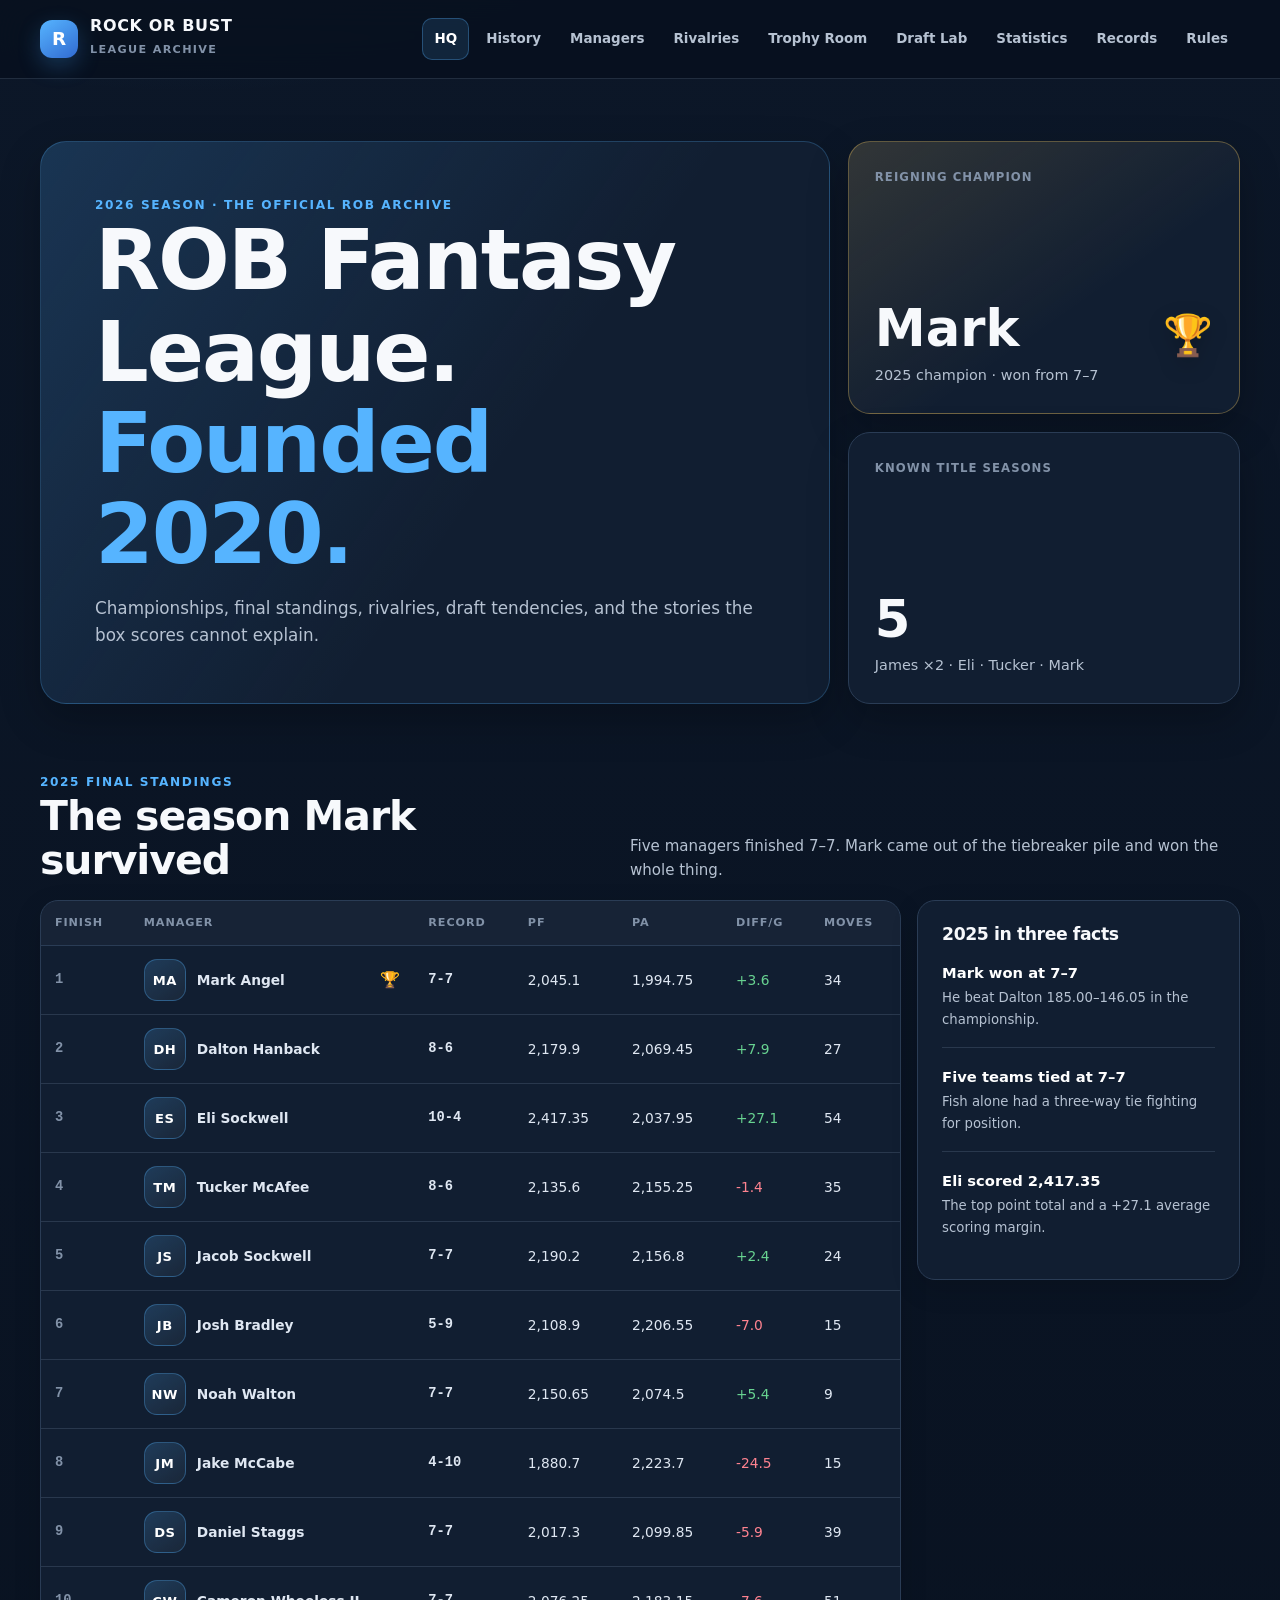
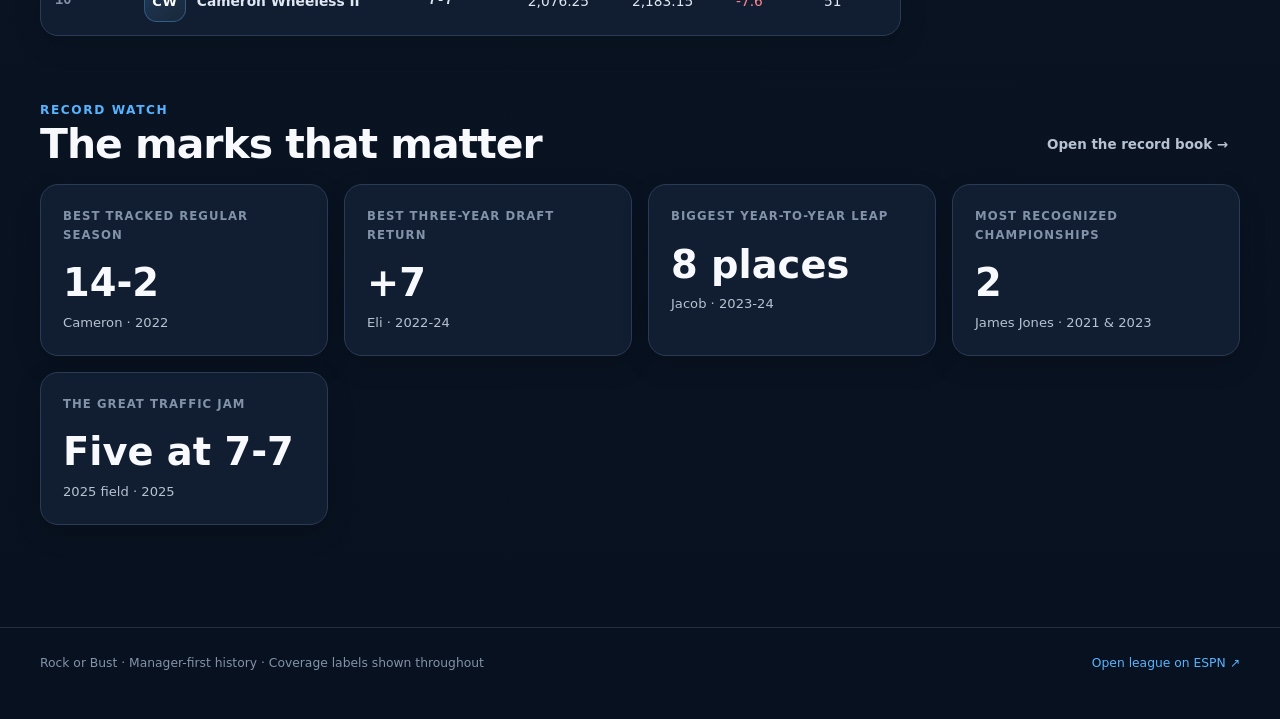
==== commit 8225c73b: "Add multi-season rivalries, statistics, and 2026 draft data" ====
--- a/docs/index.html
+++ b/docs/index.html
@@ -23,6 +23,7 @@
         <button class="nav-link" data-route="rivalries">Rivalries</button>
         <button class="nav-link" data-route="trophies">Trophy Room</button>
         <button class="nav-link" data-route="drafts">Draft Lab</button>
+        <button class="nav-link" data-route="statistics">Statistics</button>
         <button class="nav-link" data-route="records">Records</button>
         <button class="nav-link" data-route="rules">Rules</button>
       </nav>
--- a/docs/styles.css
+++ b/docs/styles.css
@@ -395,6 +395,18 @@
 .manager-top { display: flex; align-items: center; gap: 14px; }
 .manager-meta { margin-top: 4px; color: var(--muted-dim); font-size: .78rem; }
 .manager-card p { min-height: 46px; margin: 17px 0 0; color: var(--muted); font-size: .84rem; }
+.career-line {
+  display: grid;
+  grid-template-columns: auto 1fr;
+  gap: 2px 10px;
+  margin-top: 18px;
+  padding: 14px;
+  border: 1px solid var(--line-soft);
+  border-radius: 12px;
+  background: rgba(255,255,255,.025);
+}
+.career-line strong { color: #fff; font-family: "SFMono-Regular", Consolas, ui-monospace, monospace; font-size: .95rem; }
+.career-line span { align-self: center; color: var(--muted-dim); font-size: .72rem; }
 .manager-footer {
   display: flex;
   justify-content: space-between;
@@ -433,6 +445,10 @@
 .series-score span { color: var(--muted-dim); font-size: .69rem; font-weight: 800; text-transform: uppercase; }
 .insight { margin: 24px 0 0; padding-left: 15px; border-left: 3px solid var(--blue); color: var(--muted); }
 .empty-state { color: var(--muted); text-align: center; }
+.meeting-list { display: grid; gap: 6px; margin-top: 21px; padding-top: 18px; border-top: 1px solid var(--line-soft); }
+.meeting-list > strong { margin-bottom: 3px; color: var(--muted-dim); font-size: .72rem; letter-spacing: .08em; text-transform: uppercase; }
+.meeting-list span { display: flex; justify-content: space-between; gap: 14px; color: var(--muted-dim); font-size: .75rem; }
+.meeting-list b { color: var(--muted); font-weight: 700; text-align: right; }
 
 .trophy-case { display: grid; grid-template-columns: repeat(auto-fit,minmax(215px,1fr)); gap: 16px; }
 .trophy {
@@ -469,6 +485,25 @@
 .draft-bar-fill { display: block; height: 100%; background: var(--blue); }
 .draft-bar-fill.negative { margin-left: auto; background: var(--red); }
 .pick-list { color: var(--muted); font-size: .78rem; }
+.explainer { display: grid; grid-template-columns: minmax(220px,.7fr) minmax(0,1.3fr); gap: 28px; align-items: center; margin-bottom: 18px; padding: 26px; background: linear-gradient(130deg, rgba(86,180,255,.13), transparent 65%), var(--surface); }
+.explainer h2 { margin-top: 6px; }
+.explainer p, .chart-intro, .data-note { margin: 0; color: var(--muted); font-size: .86rem; }
+.explainer p strong { color: #fff; }
+.data-note { margin-top: 14px; }
+
+.stat-callouts { margin-bottom: 4px; }
+.analytics-grid { display: grid; grid-template-columns: 1fr 1fr; gap: 16px; }
+.analytics-grid h2 { margin-top: 7px; }
+.chart-intro { margin-top: 9px; }
+.bar-chart { display: grid; gap: 14px; margin-top: 24px; }
+.bar-row { display: grid; grid-template-columns: 92px 1fr 52px 42px; gap: 10px; align-items: center; }
+.bar-row > span { color: var(--muted); font-size: .75rem; }
+.bar-row > strong { font-family: "SFMono-Regular", Consolas, ui-monospace, monospace; font-size: .78rem; text-align: right; }
+.bar-row > small { color: var(--muted-dim); font-size: .68rem; text-align: right; }
+.bar-track { height: 10px; overflow: hidden; border-radius: 999px; background: #08111f; }
+.bar-track i { display: block; height: 100%; border-radius: inherit; background: linear-gradient(90deg, #2f83cc, var(--blue)); }
+.career-chart .bar-row { grid-template-columns: 78px 1fr 76px; }
+.career-chart .bar-row > strong { color: var(--muted); }
 
 .coverage-row { display: grid; grid-template-columns: 1.2fr .75fr 2fr auto; gap: 16px; align-items: center; padding: 18px 20px; }
 .coverage-row + .coverage-row { border-top: 1px solid var(--line-soft); }
@@ -491,6 +526,7 @@
   .masthead-inner { align-items: flex-start; flex-direction: column; gap: 12px; padding: 16px 0 12px; }
   .nav { width: 100%; margin: 0; }
   .hero, .snapshot, .rivalry-layout { grid-template-columns: 1fr; }
+  .analytics-grid { grid-template-columns: 1fr; }
   .hero-side { grid-template-columns: 1fr 1fr; }
   .grid-4 { grid-template-columns: repeat(2,1fr); }
   .grid-3 { grid-template-columns: repeat(2,1fr); }
@@ -517,6 +553,10 @@
   .manager-footer { align-items: flex-start; flex-direction: column; }
   .manager-footer span { text-align: left; }
   .honor-card { align-items: flex-start; flex-direction: column; }
+  .explainer { grid-template-columns: 1fr; }
+  .bar-row { grid-template-columns: 78px 1fr 45px; }
+  .bar-row > small { display: none; }
+  .career-chart .bar-row { grid-template-columns: 66px 1fr 70px; }
   .lore-card blockquote { padding: 15px 17px; }
   .footer-inner { flex-direction: column; }
   th, td { padding: 12px 10px; }
